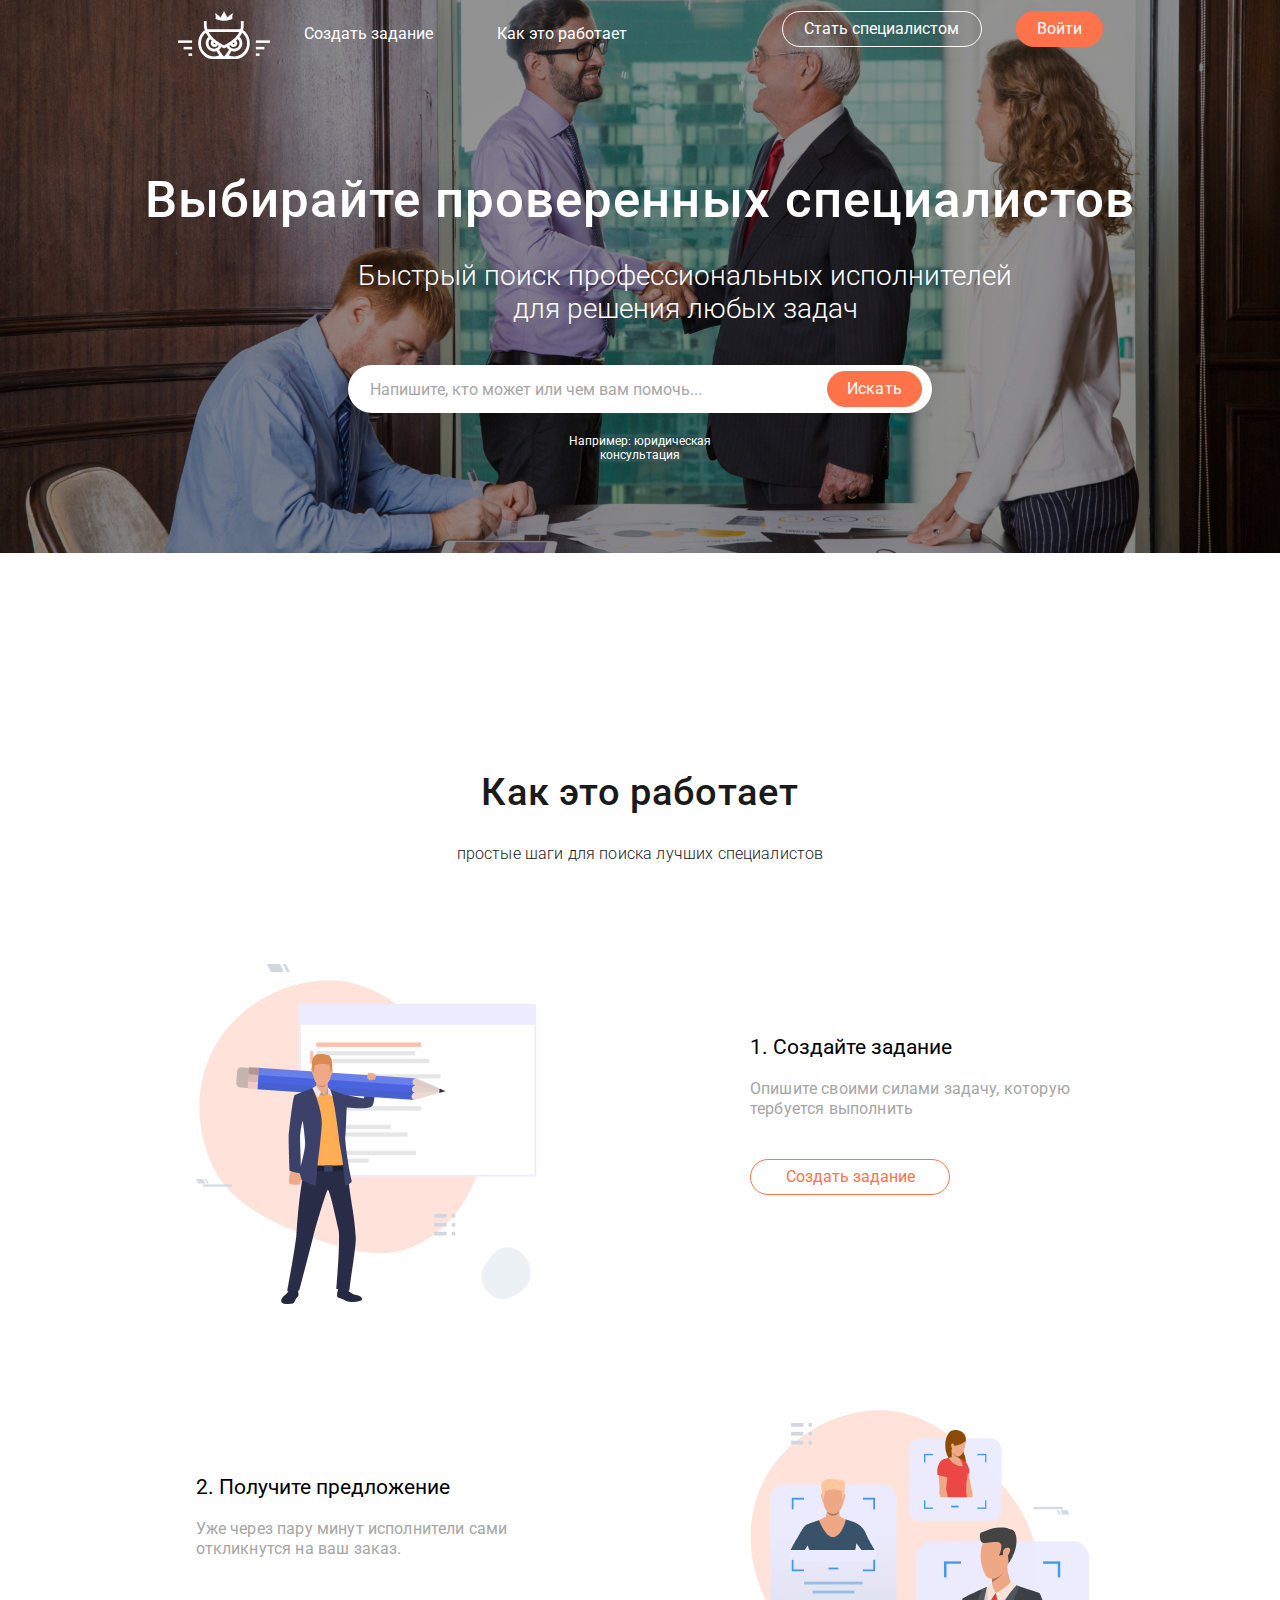
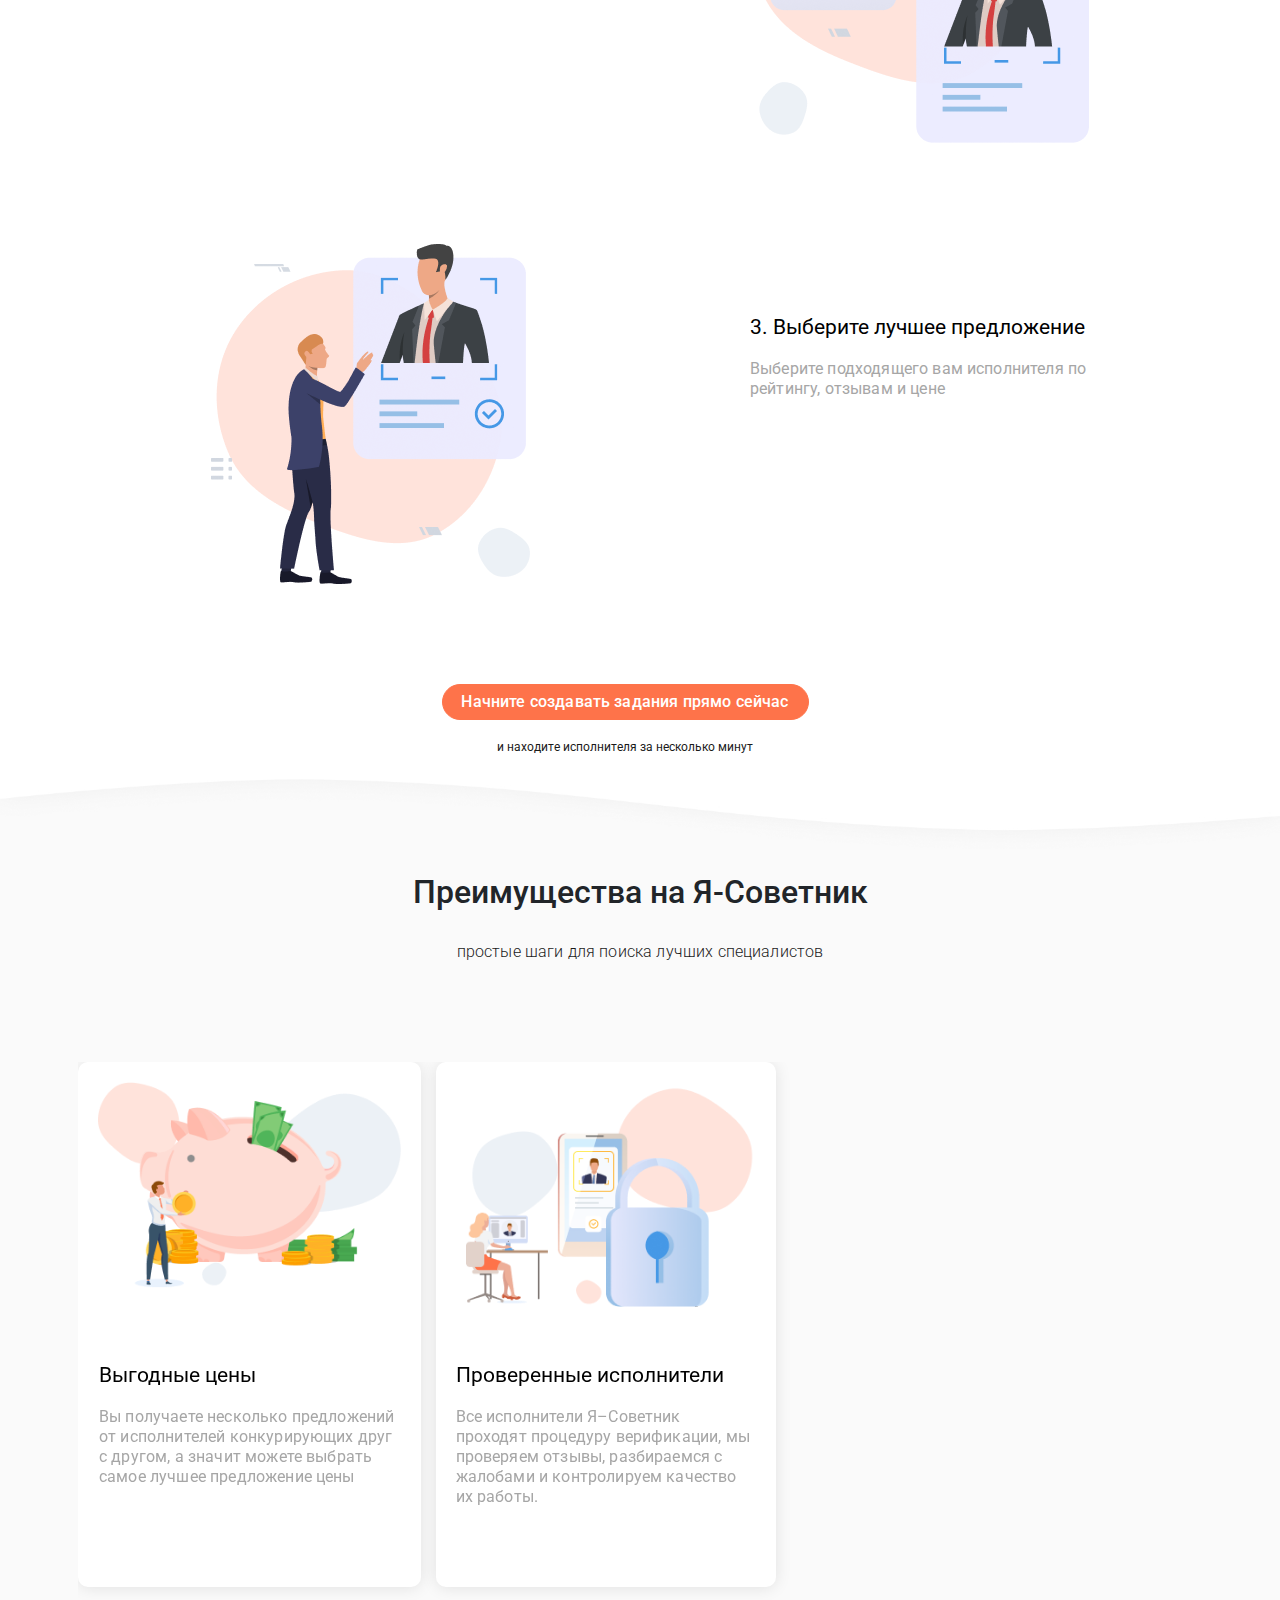
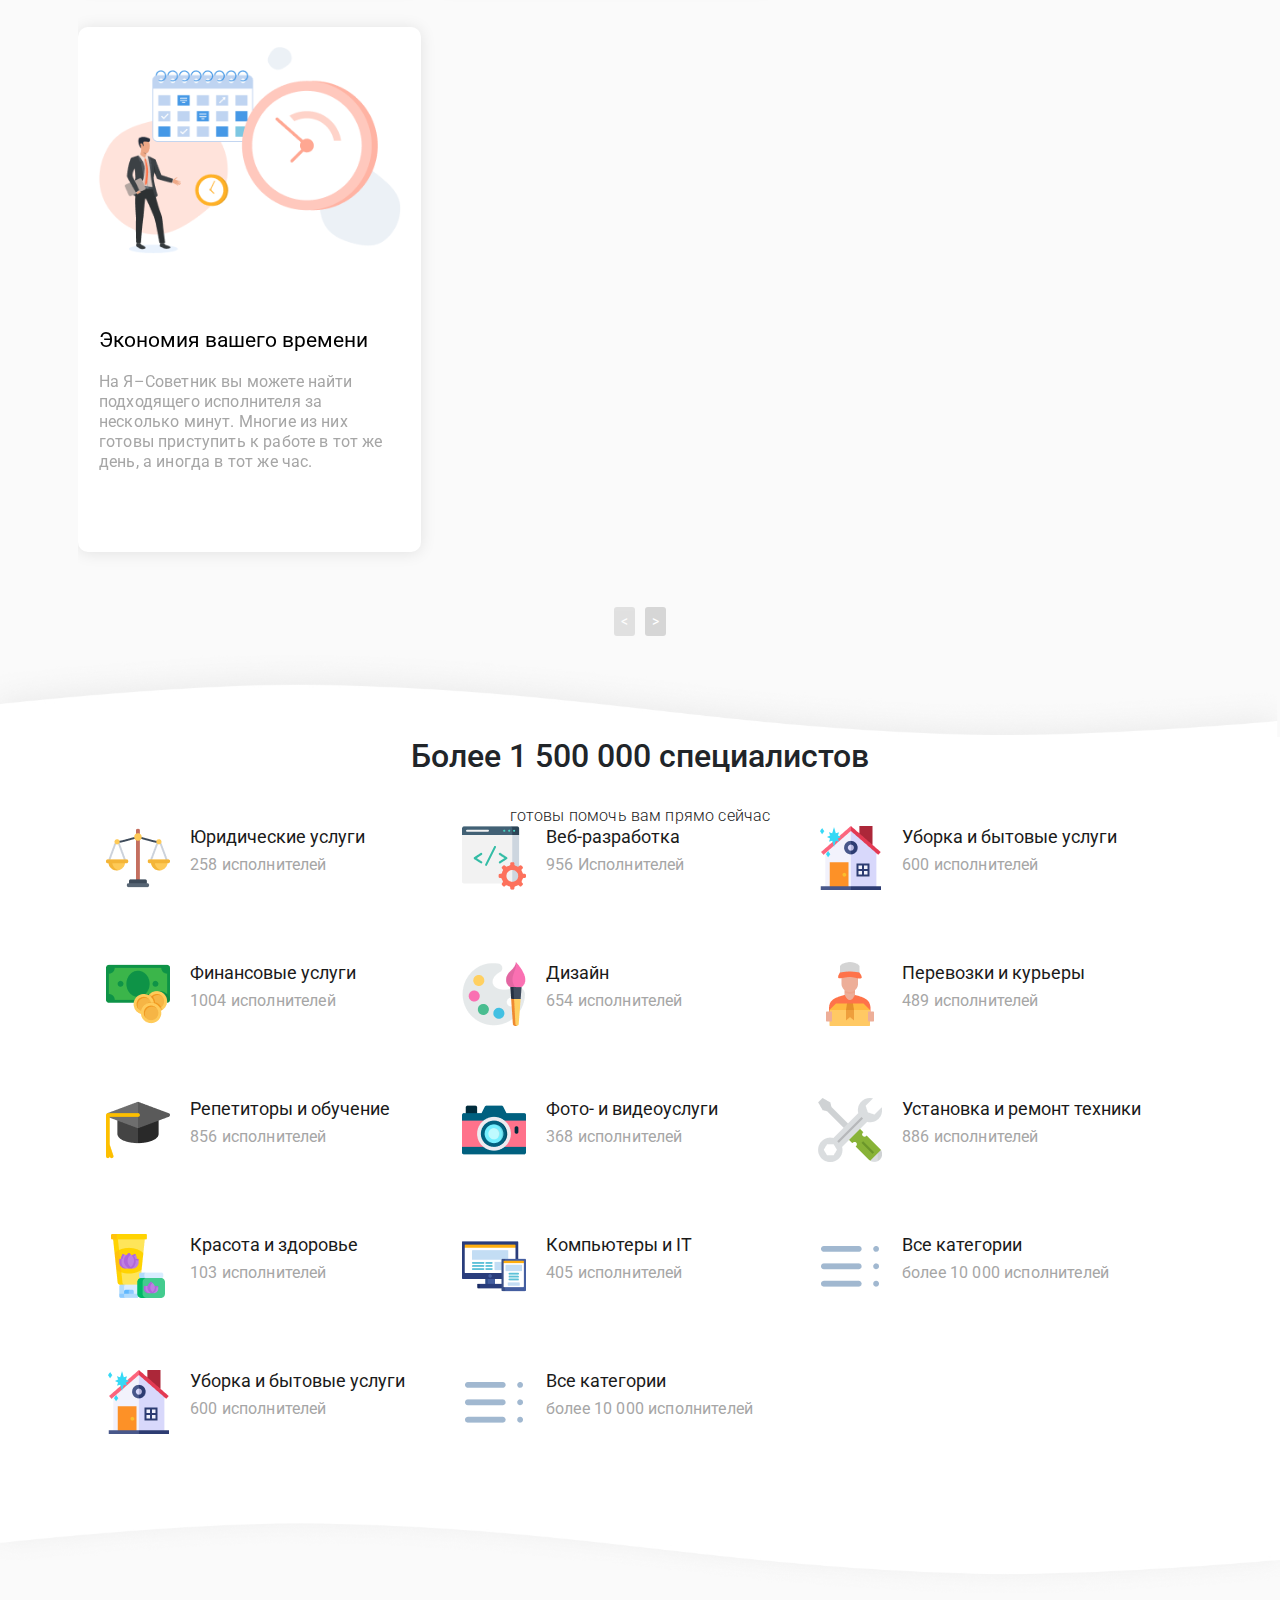
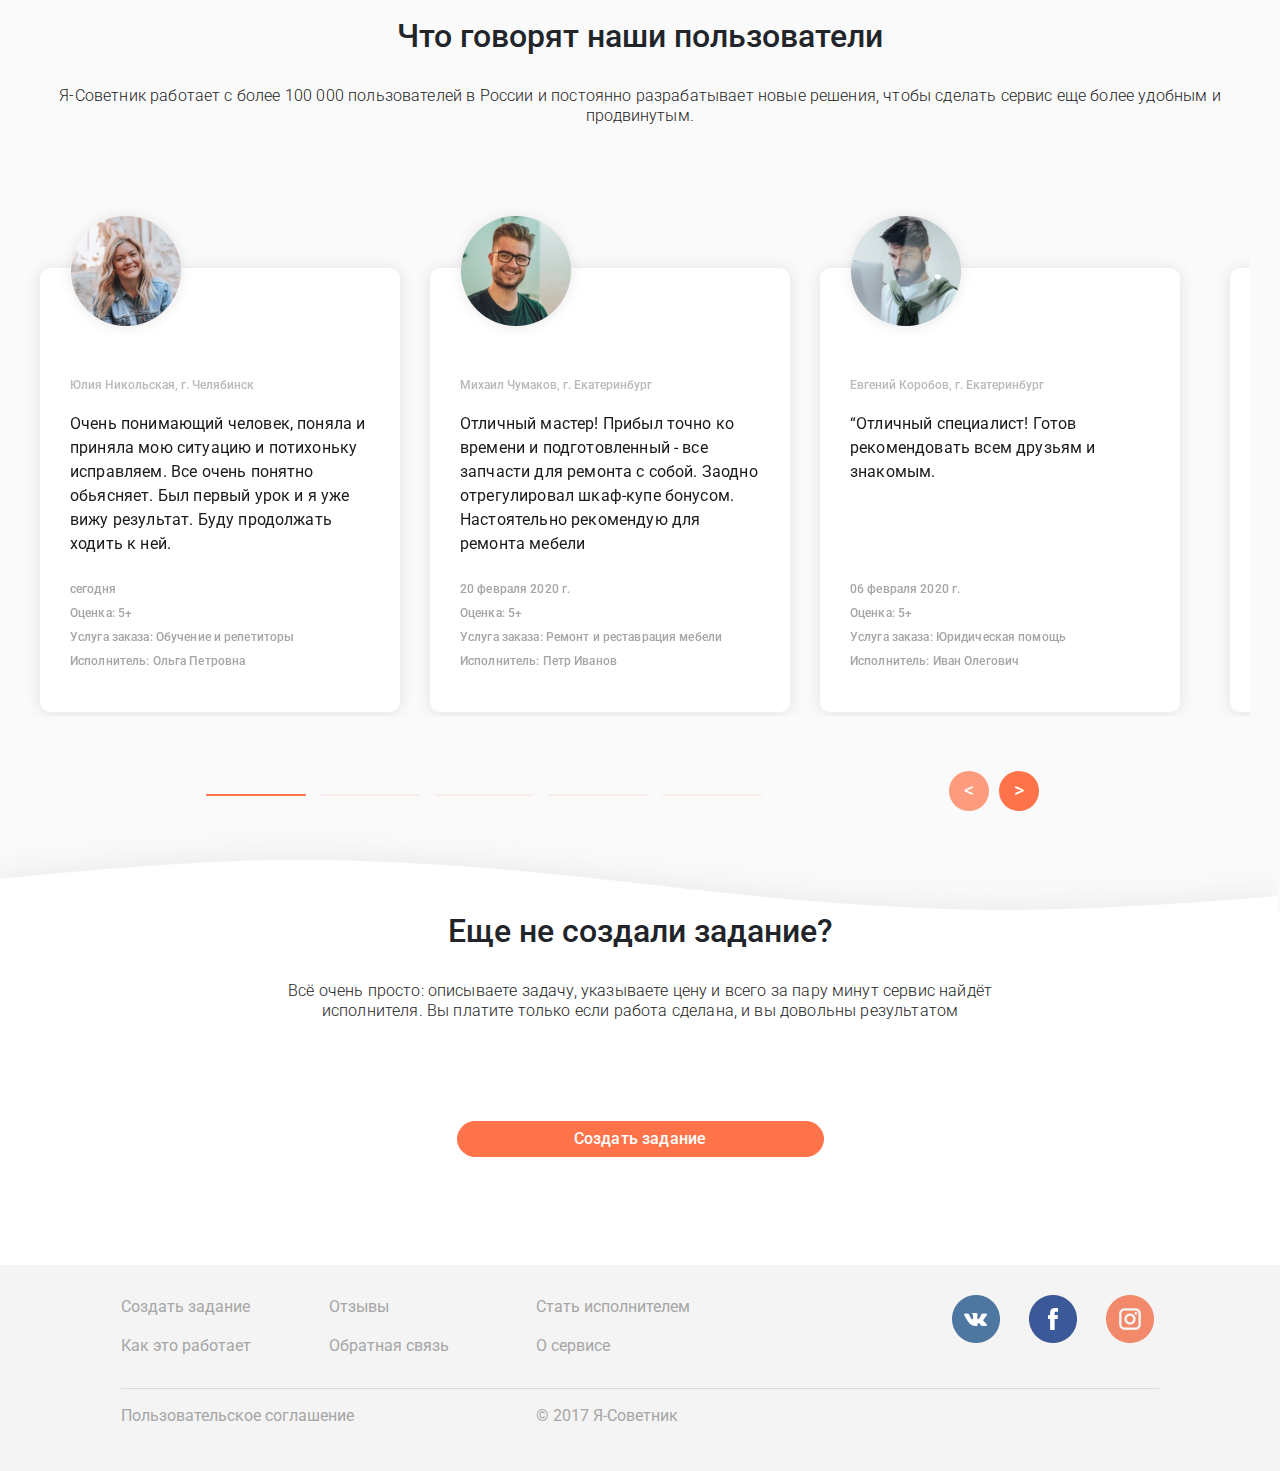
==== index.html @ 1c5b091a "UI knopki Sliders" ====
<!DOCTYPE html >
<html lang="ru">

<head>
	<meta http-equiv="Content-Type" content="text/html; charset=utf-8" />
	<meta name="viewport" content="width=device-width, initial-scale=1.0">
	<title>Я-Советник</title>
	<link rel="stylesheet" href="https://stackpath.bootstrapcdn.com/bootstrap/4.4.1/css/bootstrap.min.css" integrity="sha384-Vkoo8x4CGsO3+Hhxv8T/Q5PaXtkKtu6ug5TOeNV6gBiFeWPGFN9MuhOf23Q9Ifjh" crossorigin="anonymous">
<!-- 	<link rel="stylesheet" href="css/bootstrap.min.css"> -->
	<link rel="stylesheet" href="css/style.css">
	 <link rel="stylesheet" href="css/ownstyle/owl.carousel.min.css">
    <link rel="stylesheet" href="css/ownstyle/owl.theme.default.min.css">
    <link rel="stylesheet" type="text/css" href="css/animate.css">
    <link rel="stylesheet" type="text/css" href="css/owl.carousel.min.css">

    <script  src="js/jquery.min.js"></script>
    <script  src="js/owl.carousel.js"></script>

</head>
<body>
	<div class="menu-block">
		<div class="menu-header"><a href="#"><img class="logo" src="img/black_logo.png" alt="Logo"></a>
			</div>
		<div class="menu-main">
			<div class="border-bt align-self-center">
				<div class="content-li align-self-center">
					<span class="icons-li"><img src="img/icons/Login_ico.png" alt="ico"></span><a href="#">Войти</a>
				</div>
			</div>
			<div class="border-bt align-self-center">
				<div class="content-li align-self-center">
					<span class="icons-li"><img src="img/icons/Frame_ico.png" alt="ico">
					</span>
					<a  href="#">Стать исполнителем</a>
				</div>
			</div>
			<ul style="padding-left: 20px;"><li class="noborder"><a href="#" class="href-li">Создать задание</a></li>
			<li class="noborder"><a href="#" class="href-li">Как это работает</a></li>
			</ul>
		</div>
		<div class="menu-footer">
			<div class="container">
					<div class="row icons-menu">
						
						<div class="col-md-4  col-sm-4 col-4 " ><a href=""><img src="img/vk.png" alt="vk"></a></div>
						<div class="col-md-4  col-sm-4 col-4 "><a href=""><img src="img/facebook.png" alt="fb"></a></div>
						<div class="col-md-4  col-sm-4 col-4 "><a href=""><img src="img/instagram.png" alt="inst"></a></div>
						

					</div>
			</div>
			<div class="container end-menu" style="margin-top: 20px;">
				<div class="row ">
					<div class="col-md-12 col-sm-12 col-12"><a href="#" class="footer-href">Пользовательское соглашение</a></div>
					<div class="col-md-12  col-sm-12 col-12 sovet"  style="margin-top: 10px;"><a href="#" class="footer-href">© 2017 Я-Советник</a></div>

				</div>			
			</div>


		</div>
	</div>
	<div class="container-fluid main-slider">
		<div class="menu-mobile">
			<img src="img/menu/burgreg_big.png" alt="burger" class="burger big-bg hide-mobile">
			<img src="img/menu/burger_litle.png" class="burger show-mobile litle-bg"  alt="burger" >
			<img src="img/menu/close.png" class="close-menu"  alt="close" >


		</div>
		<div class="row header">
			<div class=" col-xl-12 col-md-12 col-sm-12 col-12  ">
				<div class="headerblock">	
						<div class=" leftblock">
							<a href="#"><img  class="logo" src="img/logosova.png" alt="Logo"></a>
							<a href="#" class="create"> Создать задание</a>
							<a href="#" class="howwork">Как это работает</a>
						</div>
						<div class="rightblock"> 
							<button class="login opacity-white" >Стать специалистом</button>
							<button class="login orange" >Войти</button>
						</div>
						<div style="clear: both;">	</div>
				</div>
				
				<div class="mobileheader">					
					<div class="col-sm-12 col-md-12 col-12 mx-auto center-text">
						<a href="#"><img  class="logo" src="img/logosova.png" alt="Logo"></a>
					</div>
				</div>


			</div>

		</div>

		<div class="row searchform">
			<div class=" col-xl-12 col-md-12 col-sm-12 col-12  ">
				<h1 class="titleslider">
					Выбирайте проверенных специалистов
				</h1>
			</div>
			<div class=" col-xl-6 col-md-8 col-sm-10 col-12 offset-sm-1 offset-xl-3 offset-md-2 podzagolovokblock">
				<h3 class="podzagolovok mx-auto">
					Быстрый поиск профессиональных исполнителей для решения любых задач
				</h3>
			</div>
			<div class=" col-xl-3 col-md-2 col-sm-1"></div>
			<div class=" col-xl-12 col-md-12 col-sm-12 col-12  ">
				<div class="ovalform mx-auto">
					<input class="inputtext" id="Search_id" type="text" name="qu" value="" size="15" maxlength="50" placeholder="Напишите, кто может или чем вам помочь..." style="  line-height: normal;">
					<button class="findstart orange" id="find">Искать</button>
					<div style="clear: both;"></div>
				</div>
				
			</div>

			<div class=" col-xl-12 col-md-12 col-12 col-sm-12">
				<h4 class="example mx-auto">
					Например: юридическая консультация
				</h4>
			</div>
			
		</div>		
	</div>




	<div class="container how-work">
		<div class="row">
			<div class="col-md-12 col-12 col-sm-12">
				<h2 class="title-worrk mx-auto">
					Как это работает
				</h2>
				<h4 class="title-worrk center-text">простые шаги для поиска лучших специалистов</h4>
			</div>
		</div>
		<div class="row block-how-work">

			<div class=" col-xl-6 col-md-6 col-sm-12 col-12 tasksall">
				<div class=" work-left img">
					<img src="img/work1.jpg" alt="Создайте задание">
				</div>	
			</div>

			<div class=" col-xl-6 col-md-6 col-sm-12 col-12  tasksall">
				<div class="work-right block ">
					<h4 class="workhead">1. Создайте задание</h4>
					<h6 class="podhead">Опишите своими силами задачу, которую тербуется выполнить</h6>
					<div class="buttonwork">
						<button  id="createTask" class="login opacity-orange" >Создать задание</button>
					</div>	
				</div>				
			</div>
		</div>

		<div class="row block-how-work">
			<div class=" col-xl-6 col-md-6 col-sm-12 col-12 tasksall show-mobile">
				<div class=" work-left img">
					<img src="img/work2.png" alt="Получите предложение">
				</div>	
			</div>
			<div class=" col-xl-6 col-md-6 col-sm-12 col-12 tasksall">
				<div class="work-left block">
					<h4 class="workhead">2. Получите предложение</h4>
					<h6 class="podhead">Уже через пару минут исполнители сами откликнутся на ваш заказ.</h6>
				</div>				
			</div>
			<div class=" col-xl-6 col-md-6 col-sm-12 col-12 tasksall hide-mobile">
				<div class=" work-right img">
					<img src="img/work2.png" alt="Получите предложение">
				</div>	
			</div>


		</div>
		<div class="row block-how-work">

			<div class=" col-xl-6 col-md-6 col-sm-12 col-12 tasksall">
				<div class=" work-left img ">
					<img src="img/work3.png" alt=" Выберите лучшее предложение">
				</div>	
			</div>

			<div class=" col-xl-6 col-md-6 col-sm-12 col-12  tasksall">
				<div class="work-right block">
					<h4 class="workhead">3. Выберите лучшее предложение</h4>
					<h6 class="podhead">Выберите подходящего вам исполнителя по рейтингу, отзывам и цене</h6>
				</div>				
			</div>
		</div>

		<div class="row btn-block">
			<div class="col-xl-6 col-md-8 offset-xl-3 offset-md-2 center-text col-sm-12 col-12">
				<button class="createTask orange" id="createTask">Начните создавать задания прямо сейчас</button>
					<h4 class="example black mx-auto">
					и находите исполнителя за несколько минут
				</h4>
			</div>
			<div class="col-xl-3 col-md-2"></div>

		</div>
	</div>
	<div class="container-fluid line">
		<img src="img/linetop3.png" alt="кривая_линия" class="lineimg hide-mobile" style="width: 100%;">
		<img src="img/top_mobile_line.png" class=" lineimg show-mobile" alt="кривая_линия">
	</div>

	<div class="container-fluid transform">
		<div class="row">
			<div class=" col-xl-12 col-md-12 headblock">
				<h2 class="title-work mx-auto center-text">Преимущества на Я-Советник</h2>
				<h4 class="title-worrk center-text">простые шаги для поиска лучших специалистов</h4>
			</div>				
		</div>
		<div class="row primuch">
			<div class="container bloks ">
				<div id="owl-carousel-1" class="row owl-carousel">
					<div class="col-md-4 col-sm-12 col-12  blockitem  item marg  first-element">
						<div class="imgblocknew">
							<img class="imgitem" src="img/block1.png" alt="block1">
						</div>
						<h3 class="title-block">Выгодные цены</h3>
						<p class="p-block center-text">Вы получаете несколько предложений 
							от исполнителей конкурирующих друг 
						с другом, а значит можете выбрать самое лучшее предложение цены</p>

					</div>
					<div class="col-md-4 col-sm-12  col-12  blockitem item marg"  style="text-align: center;">
						<div class="imgblocknew-two">
							<img class="imgitem" src="img/block2.png" alt="block2">
						</div>
						<h3 class="title-block">Проверенные исполнители</h3>
						<p class="p-block center-text">Все исполнители Я–Советник проходят процедуру верификации, мы проверяем отзывы, разбираемся 
		с жалобами и контролируем качество их работы.</p>

					</div>			
					<div class="col-md-4 col-sm-12  col-12  blockitem  item end-element">
						<div class="imgblocknew">
							<img class="imgitem" src="img/block3.png" alt="block3">
						</div>
						<h3 class="title-block">Экономия вашего времени</h3>
						<p class="p-block center-text">На Я–Советник вы можете найти подходящего исполнителя 
						за несколько минут. Многие из них готовы приступить к работе в тот же день, а иногда в тот же час.</p>
					</div>
				</div>

			</div>


		</div>
	</div>
	<div class="container-fluid line">
		<img src="img/linebotom2.png" alt="Кривая линия"  style="width: 100%;" class=" lineimg hide-mobile">
		<img src="img/button_mobile_line.png"  class=" lineimg show-mobile" alt="Кривая линия" >

	</div>

	<div class="container blok-spec">
		<div class="row">
			<div class="col-md-12 col-sm-12 headers">
				<div>
					<h2 class="title-work mx-auto center-text">Более 1 500 000 специалистов</h2>
					<h4 class="title-worrk center-text">готовы помочь вам прямо сейчас </h4>
				</div>

			</div>				
		</div>
		<div class="row listspec">
			<div class="col-xl-4 col-md-6 col-sm-12 col-12 spec">
				<div class="liblock">
					<div class="iconsimg"><img src="img/icons/law_64.png" alt="Иконка"></div>
					<div class="left-li-text"><h3>Юридические услуги</h3><h4>258 исполнителей</h4></div>
					<div style="clear: both;"></div>
				</div>
				<div class="liblock">
					<div class="iconsimg"><img src="img/icons/money_64.png" alt="Иконка"></div>
					<div class="left-li-text"><h3>Финансовые услуги</h3><h4>1004 исполнителей</h4></div>
					<div style="clear: both;"></div>
				</div>
				<div class="liblock hidemobile">
					<div class="iconsimg"><img src="img/icons/graduation-hat_64.png" alt="Иконка"></div>
					<div class="left-li-text"><h3>Репетиторы и обучение</h3><h4>856 исполнителей</h4></div>
					<div style="clear: both;"></div>
				</div>
				<div class="liblock hidemobile">
					<div class="iconsimg"><img src="img/icons/moisturizer_64.png" alt="Иконка"></div>
					<div class="left-li-text"><h3>Красота и здоровье</h3><h4>103 исполнителей</h4></div>
					<div style="clear: both;"></div>
				</div>
				<div class="liblock showmobile">
					<div class="iconsimg"><img src="img/icons/house_64.png" alt="Иконка"></div>
					<div class="left-li-text"><h3>Уборка и бытовые услуги</h3><h4>600 исполнителей</h4></div>
					<div style="clear: both;"></div>
				</div>
			</div>

			<div class="col-xl-4 col-md-6 col-sm-12 col-12">
				<div class="liblock">
						<div class="iconsimg"><img src="img/icons/web_64.png" alt="Иконка"></div>
						<div class="left-li-text"><h3>Веб-разработка</h3><h4>956 Исполнителей</h4></div>
						<div style="clear: both;"></div>
					</div>
				<div class="liblock ">
						<div class="iconsimg"><img src="img/icons/paint_64.png" alt="Иконка"></div>
						<div class="left-li-text"><h3>Дизайн</h3><h4>654 исполнителей</h4></div>
						<div style="clear: both;"></div>
				</div>
				<div class="liblock hidemobile">
					<div class="iconsimg"><img src="img/icons/camera_64.png" alt="Иконка"></div>
					<div class="left-li-text"><h3>Фото- и видеоуслуги</h3><h4>368 исполнителей</h4></div>
					<div style="clear: both;"></div>
				</div>

				<div class="liblock hidemobile">
					<div class="iconsimg"><img src="img/icons/device_64.png" alt="Иконка"></div>
					<div class="left-li-text"><h3>Компьютеры и IT</h3><h4>405 исполнителей</h4></div>
					<div style="clear: both;"></div>
				</div>
				<div class="liblock showmobile">
					<div class="iconsimg"><img src="img/icons/other_64.png" alt="Иконка"></div>
					<div class="left-li-text"><h3>Все категории</h3><h4>более 10 000 исполнителей</h4></div>
					<div style="clear: both;"></div>
				</div>
			</div>

			<div class="col-xl-4 col-md-6 col-sm-10 col-12  spec hidemobile">
				<div class="liblock">
					<div class="iconsimg"><img src="img/icons/house_64.png" alt="Иконка"></div>
					<div class="left-li-text"><h3>Уборка и бытовые услуги</h3><h4>600 исполнителей</h4></div>
					<div style="clear: both;"></div>
				</div>
				<div class="liblock">
					<div class="iconsimg"><img src="img/icons/delivery_64.png" alt="Иконка"></div>
					<div class="left-li-text"><h3>Перевозки и курьеры</h3><h4>489 исполнителей</h4></div>
					<div style="clear: both;"></div>
				</div>
				<div class="liblock">
					<div class="iconsimg"><img src="img/icons/сustomer-support_64.png" alt="Иконка"></div>
					<div class="left-li-text"><h3>Установка и ремонт техники</h3><h4>886 исполнителей</h4></div>
					<div style="clear: both;"></div>
				</div>
				<div class="liblock">
					<div class="iconsimg"><img src="img/icons/other_64.png" alt="Иконка"></div>
					<div class="left-li-text"><h3>Все категории</h3><h4>более 10 000 исполнителей</h4></div>
					<div style="clear: both;"></div>
				</div>
			</div>

		</div>
	</div>

	<div class="container-fluid line">
		<img src="img/linetop3.png" alt="кривая_линия" class="lineimg hide-mobile" style="width: 100%;">
		<img src="img/top_mobile_line.png" class=" lineimg show-mobile" alt="кривая_линия">
	</div>


	<div class="container-fluid otziv">
		<div class="row ">
			<div class=" col-xl-12 col-md-12  ">
				<h2 class="title-work mx-auto center-text">Что говорят наши пользователи</h2>
				<h4 class="title-worrk center-text align-self-center" >Я-Советник работает с более 100 000 пользователей в России 
				и постоянно разрабатывает новые решения, чтобы сделать сервис еще более удобным и продвинутым.</h4>
			</div>				
		</div>
		<div  id="owl-carousel-2" class="row owl-carousel ">

			<div class="col-md-4  item itemblock first-element" >
				<div class="otziv-item">
					<div class="avatarblock">
						<img class="avatar" src="img/people/juli.png" alt="block1">
					</div>
					<div class="blockotziv">
						<h4 class="name">Юлия Никольская, г. Челябинск</h4>
						<p class="sliderblock" >Очень понимающий человек, поняла и приняла мою ситуацию и потихоньку исправляем. Все очень понятно обьясняет. Был первый урок и я уже вижу результат. Буду продолжать ходить к ней.</p>
						<p class="greysliderblock">
							сегодня
						</p>
						<p class="greysliderblock">
							Оценка: 5+
						</p>
						<p class="greysliderblock">
							Услуга заказа: Обучение и репетиторы
						</p>
						<p class="greysliderblock">
							Исполнитель: Ольга Петровна
						</p>
					</div>
				</div>
			</div>
			<div class="col-md-4  item itemblock">
				<div class="otziv-item">
					<div class="avatarblock">
						<img class="avatar" src="img/people/misha.png" alt="block1">
					</div>
					<div class="blockotziv">
						<h4 class="name">Михаил Чумаков, г. Екатеринбург</h4>
						<p class="sliderblock" >Отличный мастер! Прибыл точно ко времени и подготовленный - все запчасти для ремонта с собой. Заодно отрегулировал шкаф-купе бонусом. Настоятельно рекомендую для ремонта мебели</p>
						<p class="greysliderblock">
							20 февраля 2020 г.
						</p>
						<p class="greysliderblock">
							Оценка: 5+
						</p>
						<p class="greysliderblock">
							Услуга заказа: Ремонт и реставрация мебели
						</p>
						<p class="greysliderblock">
							Исполнитель: Петр Иванов
						</p>
					</div>
				</div>
			</div>
			<div class="col-md-4  item itemblock" style="margin-right: 20px;">
				<div class="otziv-item">
					<div class="avatarblock">
						<img class="avatar" src="img/people/geny.png" alt="block1">
					</div>
					<div class="blockotziv">
						<h4 class="name">Евгений Коробов, г. Екатеринбург</h4>
						<p class="sliderblock" >“Отличный специалист! Готов рекомендовать всем друзьям и знакомым.</p>
						<p class="greysliderblock">
							06 февраля 2020 г.
						</p>
						<p class="greysliderblock">
							Оценка: 5+
						</p>
						<p class="greysliderblock">
							Услуга заказа: Юридическая помощь
						</p>
						<p class="greysliderblock">
							Исполнитель: Иван Олегович
						</p>
					</div>
				</div>
			</div>			
			<div class="col-md-4  item itemblock" style="margin-right: 20px;">
				<div class="otziv-item">	
					<div class="avatarblock">
						<img class="avatar" src="img/people/marina.png" alt="block1">
					</div>
					<div class="blockotziv">
						<h4 class="name">Марина Николаева, г. Челябинск</h4>
						<p class="sliderblock" >“Великолепный профессионал!!! Помог решить проблемы с учетом. Объясняет все доступно, понятно и доброжелательно.</p>
						<p class="greysliderblock">
						10 октября 2019 г.
						</p>
						<p class="greysliderblock">
							Оценка: 5+
						</p>
						<p class="greysliderblock">
							Услуга заказа: Бухгалтерский учет и налогообложение
						</p>
						<p class="greysliderblock">
							Исполнитель: Петр Олегович
						</p>
					</div>
				</div>

			</div>

			<div class="col-md-4  item itemblock end-element">
				<div class="otziv-item">
					<div class="avatarblock">
						<img class="avatar" src="img/people/misha.png" alt="block1">
					</div>
					<div class="blockotziv">
						<h4 class="name">Михаил Чумаков, г. Екатеринбург</h4>
						<p class="sliderblock" >Отличный мастер! Прибыл точно ко времени и подготовленный - все запчасти для ремонта с собой. Заодно отрегулировал шкаф-купе бонусом. Настоятельно рекомендую для ремонта мебели</p>
						<p class="greysliderblock">
							20 февраля 2020 г.
						</p>
						<p class="greysliderblock">
							Оценка: 5+
						</p>
						<p class="greysliderblock">
							Услуга заказа: Ремонт и реставрация мебели
						</p>
						<p class="greysliderblock">
							Исполнитель: Петр Иванов
						</p>
					</div>
				</div>
			</div>

		</div>
		
	</div>
	<div class="container-fluid line">
		<img src="img/linebotom2.png" alt="Кривая линия"  class=" lineimg hide-mobile" style="width:100%;">
		<img src="img/button_mobile_line.png"  class=" lineimg show-mobile" alt="Кривая линия" >

	</div>

	<div class="container end-form">
		<div class="row">
			<div class="col-md-8 offset-md-2 col-12 col-sm-12">
				<h2 class="title-work mx-auto center-text">Еще не создали задание?</h2>
				<h4 class="title-worrk center-text">Всё очень просто: описываете задачу, указываете цену и всего 
					за пару минут сервис найдёт исполнителя. Вы платите только если работа сделана, и вы довольны результатом</h4>
				<div class=" mx-auto button-orange" style=" text-align: center;">
					<button class="createTask orange" id="createTask" style="text-align: center;">Создать задание</button>
				</div>
			
			</div>
			<div class="col-md-3"></div>			
		</div>
	</div>

	<div class="container-fluid footer">
		<div class="container botom">
			<div class="row">
				<div class=" col-md-12 col-sm-12 col-12 show-ipad">
					<div class="row icons">
						
						<div class="col-md-1 col-sm-1 col-2 icon"><a href=""><img src="img/vk.png" alt="vk"></a></div>
						<div class="col-md-1 col-sm-1 col-2  icon"><a href=""><img src="img/facebook.png" alt="fb"></a></div>
						<div class="col-md-1 col-sm-1 col-2 "><a href=""><img src="img/instagram.png" alt="inst"></a></div>
						<div class=" col-xl-6 col-md-6 "></div>

					</div>
			    </div>
				<div class=" col-xl-7 col-md-9 col-sm-12 col-12">
					<div class="row hrefblock">
						<div class="col-xl-4 col-md-4 col-sm-6 col-12"><a href="#" class="footer-href">Создать задание</a></div>
						<div class="col-xl-4 col-md-4 col-sm-6 col-12"><a href="#" class="footer-href">Отзывы</a></div>
						<div class="col-xl-4 col-md-4 col-sm-6 col-12"><a href="#" class="footer-href">Стать исполнителем</a></div>
						<div class="col-xl-4 col-md-4 col-sm-6 col-12"><a href="#" class="footer-href">Как это работает</a></div>
						<div class="col-xl-4 col-md-4 col-sm-6 col-12"><a href="#" class="footer-href">Обратная связь</a></div>
						<div class="col-xl-4 col-md-4 col-sm-6 col-12"><a href="#" class="footer-href">О сервисе</a></div>

					</div>
				</div>
				<div class=" col-xl-5 col-md-4 hidemobile">
					<div class="row icons">
						<div class=" col-xl-6 col-md-6 "></div>
						<div class="col-xl-1 icon"><a href=""><img src="img/vk.png" alt="vk"></a></div>
						<div class="col-xl-1 icon"><a href=""><img src="img/facebook.png" alt="fb"></a></div>
						<div class="col-xl-1"><a href=""><img src="img/instagram.png" alt="inst"></a></div>

					</div>
				</div>
			</div>
			<hr class="footer-hr">
				<div class="row end">
					<div class=" col-xl-7 col-md-10 col-sm-12 col-12">
						<div class="row" style="background-color: #F4F4F4;">
							<div class="col-xl-8 col-md-8 col-sm-8 col-12"><a href="#" class="footer-href">Пользовательское соглашение</a></div>
							<div class="col-xl-4 col-md-4  col-sm-4 col-12 sovet"><a href="#" class="footer-href">© 2017 Я-Советник</a></div>

						</div>
					</div>
				</div>
			</div>
		</div>



<!-- 	 <div class="home-demo">
      <div class="row">
        <div class="large-12 columns">
          <h3>Demo</h3>
          <div class="owl-carousel">
            <div class="item">
              <h2>Swipe</h2>
            </div>
            <div class="item">
              <h2>Drag</h2>
            </div>
            <div class="item">
              <h2>Responsive</h2>
            </div>
            <div class="item">
              <h2>CSS3</h2>
            </div>
            <div class="item">
              <h2>Fast</h2>
            </div>
            <div class="item">
              <h2>Easy</h2>
            </div>
            <div class="item">
              <h2>Free</h2>
            </div>
            <div class="item">
              <h2>Upgradable</h2>
            </div>
            <div class="item">
              <h2>Tons of options</h2>
            </div>
            <div class="item">
              <h2>Infinity</h2>
            </div>
            <div class="item">
              <h2>Auto Width</h2>
            </div>
          </div>
        </div>
      </div>
    </div> -->

</body>


<!-- <script src="https://code.jquery.com/jquery-3.4.1.slim.min.js" integrity="sha384-J6qa4849blE2+poT4WnyKhv5vZF5SrPo0iEjwBvKU7imGFAV0wwj1yYfoRSJoZ+n" crossorigin="anonymous"></script>
<script src="https://cdn.jsdelivr.net/npm/popper.js@1.16.0/dist/umd/popper.min.js" integrity="sha384-Q6E9RHvbIyZFJoft+2mJbHaEWldlvI9IOYy5n3zV9zzTtmI3UksdQRVvoxMfooAo" crossorigin="anonymous"></script>
<script src="https://stackpath.bootstrapcdn.com/bootstrap/4.4.1/js/bootstrap.min.js" integrity="sha384-wfSDF2E50Y2D1uUdj0O3uMBJnjuUD4Ih7YwaYd1iqfktj0Uod8GCExl3Og8ifwB6" crossorigin="anonymous"></script>
    <script src="assets/vendors/highlight.js"></script>
    <script src="assets/js/app.js"></script>
    <script src="assets/owlcarousel/owl.carousel.js"></script> -->
<script>
	
	$(document).ready(function(){


      var slider=$('#owl-carousel-1');
      slider.owlCarousel({
        margin: 15,
        autoWidth: true,

        dots: false,
        nav: false,
        responsive: {
          0: {
            items:1,
          	nav: true,
            navText: ['<','>'],
        	autoWidth: true,
			autoHeight:false,
			margin: 0,
          },
          360:{
          	items:1,
          	nav: true,
            navText: ['<','>'],
        	autoWidth: false,
			autoHeight:false,
			margin: 0,
          },
          480:{
          	items:1,
          	nav: true,
            navText: ['<','>'],
        	autoWidth: false,
			autoHeight:false,
			margin: 0,
          },
          576:{
          	items:1,
          	nav: true,
            navText: ['<','>'],
        	autoWidth: false,
			autoHeight:false,
			margin: 0,
          },
          768:{
          	items:1,
          	nav: true,
            navText: ['<','>'],
        	autoWidth: true,
			autoHeight:false,

          },
          1024: {
            items: 2,
            loop: false,
            nav:true,
            navText: ['<','>'],
        	autoWidth: true,
			autoHeight:false,
          },
          1440:{
          	items: 3,
          	dots: false,
          	nav: false,
          },
          1920: {
            items: 3,
            dots: false,
            nav: false,
          }
        }
      });

      var owl = $('#owl-carousel-2');
      owl.owlCarousel({

        loop: false,
        items: 1,
        dots: true,
        nav: true,
        autoplay:false,
        responsive: {
          0: {
            items: 1,
            nav: true,
            navText: ['<','>'],
        	autoWidth: false,
			autoHeight:false,
			margin: 20,
          },
          380:{
          	items: 1,
            nav: true,
            navText: ['<','>'],
        	autoWidth: false,
			autoHeight:false,
          },
          576:{
          	margin: 30,
          	items:1,
          	nav: true,
            navText: ['<','>'],
        	autoWidth: false,
			autoHeight:false,
          },
          768: {
          	margin: 30,
          	items: 1,
          	loop: false,
          	dots: true,
            nav: true,
            navText: ['<','>'],
        	autoWidth: true,
			autoHeight:false,
          },
          1023:{
          	margin: 30,
          	items: 1,
          	loop: false,
          	dots: true,
            nav: true,
            navText: ['<','>'],
        	autoWidth: true,
			autoHeight:false,
          },
          1200:{
          	 items: 1,
          	dots: true,
            nav: true,
            navText: ['<','>'],
        	autoWidth: true,
			autoHeight:false,
          },
          1440:{
          	items: 1,
          	dots: true,
            nav: true,
            navText: ['<','>'],
        	autoWidth: true,
			autoHeight:false,
          },
          1920: {
            items: 1,
            dots: true,
            nav: true,
            navText: ['<','>'],
        	autoWidth: true,
			autoHeight:false,
          }
        }
	});


        
        var width = $(window).width();

        if (width<=576){
        	$('.inputtext').attr("placeholder","Чем вам помочь...");
        }

  });
</script>

<script type="text/javascript">
	$(document).ready(function(){
		        var width = $(window).width();
			$('.menu-mobile').click(function(){
				
				if (width<=576){
					$('.burger.litle-bg').fadeToggle(150);
				}
				else{
					$('.burger.big-bg').fadeToggle(150);
					}
				$('.close-menu').fadeToggle(400);
				$('.menu-block').fadeToggle(400);

			});
			$('#owl-carousel-1 .owl-prev').css('opacity',"0.7");
			$('#owl-carousel-1 .owl-prev').css('pointer-events','none');
			$('#owl-carousel-2 .owl-prev').css('opacity',"0.7");
			$('#owl-carousel-2 .owl-prev').css('pointer-events','none');

			function getActiveElemet(slidername) {
			  var res=false;
			  var next=$(slidername+' .owl-next');
			  var prev=$(slidername+' .owl-prev');
			  var activeEL=$(slidername+' .owl-item.active .item');
			  if (activeEL.hasClass('first-element')){
			  		prev.css('opacity',"0.7");
			  		prev.css('pointer-events','none');
					next.css('opacity',"1");
					next.css('pointer-events','visible');
					res=true;
			  }
			  if (activeEL.hasClass('end-element')){
					next.css('opacity',"0.7");
					next.css('pointer-events','none');
					prev.css('opacity',"1");
					prev.css('pointer-events','visible');
					res=true;

				}
				if (!res)
				{
					res=false;
					console.log("фывфывф")
					prev.css('opacity',"1");
					next.css('opacity',"1");
					prev.css('pointer-events','visible');
					next.css('pointer-events','visible');

				}
			}

			
			$('#owl-carousel-1 .owl-item').on("touchend",function(){
				setTimeout(getActiveElemet, 300,'#owl-carousel-1');
			});
			$('#owl-carousel-1 .owl-prev').click(function(){
				setTimeout(getActiveElemet, 300,'#owl-carousel-1');
			});
			$('#owl-carousel-1 .owl-next').click(function(){
				setTimeout(getActiveElemet, 300,'#owl-carousel-1');
			});


			$('#owl-carousel-2 .owl-item').on("touchend",function(){
				setTimeout(getActiveElemet, 300,'#owl-carousel-2');
			});
			$('#owl-carousel-2 .owl-prev').click(function(){
				setTimeout(getActiveElemet, 300,'#owl-carousel-2');
			});
			$('#owl-carousel-2 .owl-next').click(function(){
				setTimeout(getActiveElemet, 300,'#owl-carousel-2');
			});

			


	});
</script>
</html>
---- css/style.css ----
@import url('https://fonts.googleapis.com/css?family=Roboto:300,400,500,700&subset=cyrillic');

.main-slider{
	height: 830px;
	background: url(../img/background_max.jpg) no-repeat;
	background-size: contain;
	
}
h1,h2,h3,h4,h5,h6,p,span,div,button{
	font-family: Roboto;
	font-style: normal;
}

p{
	font-size: 16px;
	line-height: 24px;
	letter-spacing: 0.01em;
	font-weight: normal;
	color: #1A1A1A;
}

.close-menu{
	display: none;
}
/*	h1,h2,h3,h4,p{
	border: 1px solid orange;
}
div{
	border: 1px solid red;
}
body{
	border: 1px solid green;
}*/



.leftblock > a{
	text-decoration: none;
	color: #FFFFFF;
}

.searchform{
	margin-top: 241px;
}
h1.titleslider{
	font-weight: 500;
	font-size: 50.52px;
	line-height: 59px;		
	letter-spacing: 0.02em;
	margin-bottom: 0px;
	color: #FFFFFF;
	text-align: center;
}

h2.title-worrk{
	font-weight: 500;
	font-size: 37.9px;
	line-height: 44px;
	height: 44px;
	text-align: center;
	letter-spacing: 0.02em;
	width: 318px;
	text-align: center;


	/* txt_black */

	color: #1A1A1A;
}

h3.podzagolovok {
    font-weight: 300;
    font-size: 28.43px;
    line-height: 33px;
    height: 66px;
    width: 700px;
    margin-bottom: 0px;
    color: #FFFFFF;
    text-align: center;
}

h4.example{
	margin-top: 20px;
	height: 14px;
	font-size: 12px;
	line-height: 14px;
	color: #FFFFFF;
	width: 221px;
	font-weight: normal;
	text-align: center;
}
.ovalform{
	background: #FFFFFF;
	width: 584px;
	height: 48px;
	box-shadow: 0px 1px 16px rgba(0, 0, 0, 0.1);
	border-radius: 30px;
	margin-top: 40px;
}
.headerblock{
	width: 70%;
	margin: 0px 15%;
}
.inputtext{
	width: 453px;
	margin: 14px 0px 14px 20px;
	border: 0px;
	float: left;

}
button,input.inputtext:focus {
	    outline-style: none;
}
.inputtext::placeholder{
	font-family: Roboto;
	font-style: normal;
	font-weight: normal;
	font-size: 16px;
	line-height: 20px;
	color: #A6A6A6;
}

.marg{
	margin-right: 0px;

}

button{
	color: #FFFFFF;
	border-radius: 20px;
	box-sizing: border-box;		
	
	height: 36px;
}
button.opacity-white{
	border: 1px solid #FFFFFF;
	background-color: rgba(0, 125, 215, 0.0);
	width: 200px;
	margin-right: 30px;
}
button.opacity-orange{
	width: 200px;
	background-color: rgba(0, 125, 215, 0.0);
	border: 1px solid #FE734A;
	box-sizing: border-box;
	border-radius: 20px;
	color: #FE734A;
}
button.orange{
	background: #FE734A;
	border: 1px solid #FE734A;
	width: 87px;

}
.center-text{
	text-align: center;
}
.howwork,.create{
	width: 131px;
	height: 25px;
	margin:  0px 30px;
}
.row.header{
	padding-top:11px;
}
.leftblock{
	float: left;

}
.rightblock{
	float: right;
}
button.findstart{
	width: 95px;
	margin: 6px 6px 6px 6px;	
	letter-spacing: 0.01em;
	
}

.findstart:focus{
outline-style: none;
}

.podzagolovokblock{
	margin-top: 30px;


}

.howwork{
	margin-top:150px;
}

.how-work{
	/*width: 50%;*/
	width: 919px;		
	margin: 0 auto;
	margin-top: 150px;

}

.block-how-work{
	margin-top: 100px;
}
h4.workhead{
font-style: normal;
font-weight: normal;
font-size: 21.33px;
line-height: 25px;
margin-bottom: 20px;
width: 360px;
color: #000000;
}

h4.title-worrk{
	font-weight: 300;
	font-size: 16px;
	line-height: 20px;
	letter-spacing: 0.01em;
	color: #1A1A1A;
	margin: 0 auto;
	margin-top: 30px;
}
h6.podhead{
	font-weight: normal;
	font-size: 16px;
	line-height: 20px;
	letter-spacing: 0.01em;
	color: #A6A6A6;
	margin-bottom: 40px;
	width: 360px;

}
.work-right.img{
	max-width: 340px;
}
.work-left.block{
	max-width: 360px;
	margin-top: 70px;
}
.work-left.img{
	max-width: 340px;
}
.work-right.block{
	max-width: 360px;
	margin-top: 70px;
	/*align-self-center*/
}
.work-right{
	
	padding: 0px;
	margin-left: 95px;
}
.work-left{
	
	padding: 0px;
	margin-right: 95px;
}

.createTask.orange{
	width: 100%;
	max-width: 367px;
	font-size: 16px;
	line-height: 20px;
	font-weight: 500;
	text-align: center;
	letter-spacing: 0.01em;
	margin-top: 100px;
}



.example.black{	
	color: #1A1A1A;
	width: 360px;
}

.line{
	padding: 0 !important;
	background-color: #FAFAFA
}

.transform{
	background-color: #FAFAFA;
	
}

.primuch{
	width: 90%;
	margin: 0 auto;
	margin-top: 100px;
	
}

.container.bloks{

	max-width: 1325px !important;
	padding: 0px;
	margin: 0 auto;

}

.blok-spec{
	    padding: 0;
	    max-width: 1380px;
}

.container.bloks>.row{
	width: 100%;
	max-width: 1325	px !important;
	margin: 0;

}
.blockitem{
	max-width: 427px;
	background: #FFFFFF;
	box-shadow: 0px 1px 16px rgba(0, 0, 0, 0.1);
	border-radius: 10px;
	padding: 0;
	height: 525px;

}

.blockotziv{
	height: 444px;
	width: 360px;
	background: #FFFFFF;
	box-shadow: 0px 1px 16px rgba(0, 0, 0, 0.1)	;
	border-radius: 10px;
	padding-top: 110px;

	
}

.itemblock{
	height: 550px;
}

.owl-item{
	margin-bottom: 40px;
}
.avatarblock {

    position: relative;
    top: 75px;
    left: 15px;

}


.avatar{
	width: 142px !important;
	height: 142px;

}
.title-block{
	font-weight: normal;
	font-size: 21.33px;
	line-height: 25px;
	color: #000000;
	width: 300px;
	margin: 0 auto;
	margin-bottom: 20px;
	text-align: left;
}
.p-block{
	font-size: 16px;
	line-height: 20px;
	letter-spacing: 0.01em;
	color: #A6A6A6;
	width: 300px;
	margin: 0 auto;
	text-align: left;
}

.liblock{
	width: 100%;
	margin-bottom: 72px;


}
.listspec{
	margin: 0;
}

.listspec>.col-xl-4{
	padding: 0px;
	width: 100%;
	max-width: 460px;
}
.iconsimg{
	float: left;
}
.left-li-text{
	float: left;
	margin-left: 20px;
	width: 80%;
	max-width: 316px;
	text-align: left;
}
.left-li-text>h3{
	font-weight: normal;
	font-size: 21.33px;
	line-height: 25px;
	color: #1A1A1A;
}
.left-li-text>h4{
	font-weight: normal;
	font-size: 16px;
	line-height: 20px;
	display: flex;
	align-items: flex-end;
	letter-spacing: 0.01em;


	color: #A6A6A6;
}

.container-fluid.otziv{	
	background-color: #FAFAFA;
}
.name{
	font-weight: 500;
	font-size: 12px;
	line-height: 14px;
	text-align:left;
	color: #BABABA;
	width: 300px;
	margin: 0 auto;
	margin-bottom: 20px;
}


.sliderblock{
	text-align: left;
	width: 300px;
	margin: 0 auto;
	margin-bottom: 26px;
	height: 144px;
}

.greysliderblock{
	font-weight: 500;
	font-size: 12px;
	line-height: 14px;
	color: #A6A6A6;
	width: 300px;
	margin: 0 auto;
	margin-bottom: 10px;
}

/* Контейнер с маркерами */
.owl-dots {
  text-align: center;
  margin-top: 10px;
}

/* Сам маркер
 Здесь body в начале, чтобы заменить стили, которые указаны в самом плагине */
.carousel-3 .owl-carousel button.owl-dot {
  width: 20px;
  height: 20px;
  border-radius: 50%;
  background: blue;
  margin: 0 3px;
}

/* Активный маркер */
.carousel-3 .owl-carousel button.owl-dot.active {
  background: orange;
}

.footer{
	background-color: #F4F4F4;
	height: 206px;	
}
a.footer-href{
	color: #A6A6A6;
	font-size: 16px;
	line-height: 20px;
	text-decoration: none;

}

.hrefblock,.endblock{
	margin-top: 15px;
}
.hrefblock>.col-xl-4{
	margin-top: 15px;
}

.icons{
	margin-top: 30px;
}
.mobileheader,.menu-mobile{
	display: none;
}

.owl-carousel .owl-item .imgblock img {
    width: 349px;
    margin: 0 auto;
}
.imgblocknew-two{
	padding: 0;
	height: 300px;
	margin-right: 0px;
	max-width: 340px;
	margin-left: 70px;
}

.imgblocknew {

    max-width: 349px;
    height: 300px;
    margin: 0px 39px;
    padding-top: 20px;

}


.blok-spec > .head{
	margin-bottom: 100px;
}

.show-ipad{
	display: none;
}
.show-mobile{
	display: none;
}




#owl-carousel-2.owl-carousel.owl-loaded {
    padding-left: 12%;
}

#owl-carousel-2.owl-theme .owl-dots .owl-dot span {
    width: 100px;
    height: 2px;
    margin: 5px 7px;
    background: #D6D6D6;
    display: block;
    -webkit-backface-visibility: visible;
    transition: opacity .2s ease;
	background: #FE734A;
	border-radius: 1px;
	opacity: 0.1;
}
#owl-carousel-2.owl-theme .owl-dots .owl-dot.active span{
	opacity: 1 !important;
}

#owl-carousel-2.owl-theme .owl-nav [class*="owl-"] {

	color: #FFF !important;
	font-size: 20px !important;
	margin: 5px !important;
	padding: 4px 7px !important;
	display: inline-block !important;
	border-radius: 30px !important;
	width: 40px !important;
	height: 40px !important;
	content: ">" !important;
	background: #FE734A !important;
	text-align: center;

}

#owl-carousel-2.owl-theme .owl-nav [class*="owl-"]:hover {
	opacity: 0.5;
}

#owl-carousel-2.owl-theme .owl-nav {
	margin-top: 50px !important;
	width: 32%;
	text-align: left;
	float: right;
}

#owl-carousel-2.owl-theme .owl-dots{
	width: 68%;
	float: left;
	text-align: center;
	margin-top: 68px;

}

.container.botom{
	max-width: 1340px;
}
.icons>.col-xl-1{
	padding: 0px;
}
.icon{
	margin-right: 40px;
	padding: 0px;
}
.hrefblock>.sovet{
	margin-top: 0px;
}
.row.end{
	margin-top: 15px;
	padding-bottom: 40px;
}
.footer-hr{
	margin: 30px 0px 0px 0px !important;
}


.end-form{
	margin-bottom: 108px;
}


.lineimg.show-mobile{
	display: none;
}
.lineimg.hide-mobile{
	display: block;
}

.menu-block{
	display: none;
}


	@media (max-width: 1490px) {

		.imgblocknew {

	    max-width: 303px;
	    height: 300px;
	    margin: 0px 20px;
	    padding-top: 20px;

		}
		.imgblocknew-two{
			padding: 0;
			height: 300px;
			margin-right: 0px;
			max-width: 310px;
			margin-left: 30px;
		}

    	.main-slider{
    		height: 620px;
    		  	}
    	.blockitem{
    		max-width: 343px;
    	}
    	.primuch{
			width: 90%;
			margin: 0 auto;
			margin-top: 100px;
			max-width: 1140px !important;

			
		}

		.container.bloks{
			width: 1140px !important;
			max-width: 1140px !important;

		}

		.blok-spec{
			    max-width: 1068px;
		}

		.container.bloks>.row{
			width: 100%;
			max-width: 1140px !important;
		}

		.imgblock {
		    width: 349px;
		    margin: 40px 20px 40px 20px;
		    max-height: 230px;
		    width: 90%;
		    max-width: 303px;
		}
		.iconsimg{
			max-width: 64px;
			width: 20%;
		}

		.left-li-text{
			float: left;
			margin-left: 20px;
			width: 75%;
			max-width: 246px;
		  }
		  .left-li-text>h3{
			font-size: 18px;
			line-height: 21px;
		}
		.searchform {
    	margin-top: 111px;
		}
		.headerblock {
		    width: 74%;
		    margin: 0px 13%;
		}

		#owl-carousel-2.owl-carousel.owl-loaded {
		    padding-left: 2%;
		}
		#owl-carousel-2.owl-theme .owl-nav {
			width: 25%;
		}
		#owl-carousel-2.owl-theme .owl-dots{
			width: 75%;
		}
		.container.botom{
			max-width: 1068px;
		}
	}


	@media (max-width: 1200px) {
    	.primuch {
		    width: 95%;
		    margin: 0 auto;
		    margin-top: 0px;
		    margin-top: 100px;
		    max-width: 1068px !important;
		}
		h3.podzagolovok {
			width: 500px;
			height: 100px;
		}
	   	.blockitem{
	   		max-width: 340px;
	   	}
   	}	




   	@media (max-width: 1024px) {

   		 .menu-block{
    		width: 98%;
    		max-width: 476px;
			height: 100%;
			left: 0px;
			top: 0px;
			position: fixed;
			z-index: 98;
			background: #FAFAFA;
			box-shadow: 5px 0px 16px rgba(0, 0, 0, 0.1);
    	}
		.icon{
			margin-left: 0px;
		}
		.menu-header{
			width: 100%;
			margin: 0 auto;
			text-align: center;
		}
		.menu-main{
			margin: 40px;
			border-top: 1px solid #E6E6E6;
		}
		.border-bt{
			height: 60px;
			padding-top: 20px;
			border-bottom:1px solid #E6E6E6;
		}
		.noborder{
			height: 60px;
			padding-top: 20px;
		}
		.icons-li{
			margin-right:10px;
		}
		.icons-li >img{
			margin-top: -1px;
		}
		li {
			list-style-image: url(../img/icons/Ellipse.png);
			list-style: #E6E6E6;
		}
		.icons-menu{
			width: 255px;
/*			margin-left: 25px;
			margin-right: 25px;*/
			/*border-bottom: 1px solid #E6E6E6;*/

		}
		.content-li{
			height: 20px;
			display: inline-block;
			vertical-align: middle;
		}
		.content-li>a{
			font-size: 16px;
			line-height: 20px;
			letter-spacing: 0.02em;
			color: #1A1A1A;
		}
		.menu-footer{
			position: absolute;
			bottom: 0;
		}
		.menu-footer>.container{
			width: 83%;
			 float: left;
			 max-width: 396px;
			 margin-left: 40px;
			 margin-right: 40px;
			 padding: 0;
			 padding-bottom: 20px;
			 border-bottom: 1px solid  #E6E6E6;

		}

		.menu-footer > .container.end-menu{
			border: unset;
		}

		.href-li{
			margin-left: 16px;
			font-size: 16px;
			line-height: 20px;
			letter-spacing: 0.02em;
			color: #1A1A1A;
		}		
		.black-logo{
			width: 92px;
			margin: 0 auto;
			text-align: center;

		}

	 	.close-menu,.burger{
    		margin-top: 25px; margin-left: 25px;	
    	}
		.footer {

		    height: 304px;
		    padding: 0px 60px;
			width: 100%;

		}
		.icons {

    	padding-left: 15px;
		}

   		.owl-theme .owl-nav [class*="owl-"] {

		    color: #FFF !important;
		    font-size: 20px !important;
		    margin: 5px !important;
		    padding: 4px 7px !important;
		    display: inline-block !important;
		    border-radius: 30px !important;
		    width: 40px !important;
		    height: 40px !important;
		    content: ">" !important;
		    background: #FE734A !important;

		}

		.owl-theme .owl-nav [class*="owl-"]:hover {
		opacity: 0.5;
		}

		.owl-theme .owl-nav {
		    margin-top: 0px !important;
		}
   		.show-ipad{
   			display: block;
   		}
   		.container.bloks{
			width: 894px !important;
			max-width: unset;

		}
		.container.bloks>.row{
			width: 100%;
			max-width: 894px !important;
		}
   		.how-work {
   			width: 90%;
   		}
   		.main-slider{
    		height: 650px;
    		background: url(../img/bg1024.png) no-repeat;
    	}
    	.headerblock {
		    width: 90%;
		    max-width: 894px;
		    margin: 0px 5%;
		}
		h3.podzagolovok {
			width: 450px;
			height: 100px;
		}
		a.create,a.howwork{
    		display: none;
    	}
    	.mobileheader{
    		display: block;
    		padding-top: 2px;
    	}
    	.menu-mobile{
    		display: block;
    		position: absolute;
			width: 91px;
			height: 76px;
			left: 0px;
			top: 0px;
			background: url(../img/menu/768.png);
			position: fixed;
			z-index: 99;
    	}
    	.headerblock{
    		display: none;
    	}
    	.imgblock {
		width: 303px;
		max-width: unset;
		}
		.blockitem {
    		max-width: 342px;
    		width: 100%;
    		margin-right:20px

		}
		.owl-item.active{
			width: 342px !important;
		}
		.primuch {

    		width: 90%;
		}

		.listspec{
			width: 100%;
			margin: 0 auto;
			margin-top: 80px;
		}
		.listspec > .col-md-6 {

		    padding: 0px;
		    width: 100%;
		     max-width: 306px;

		}
		.liblock {
			width: 100%;
		    max-width: 306px;
		    margin-bottom: 72px;

		}
		.left-li-text {
		    max-width: 221px;
		}

		.blok-spec{
			    max-width:unset;
			    width: 85%;
			    margin: 0 auto;
			    padding-top: 80px;
		}
		.blok-spec > .head{
			margin-bottom: 80px;
		}

		.spec{
			margin-right: 36px;
		}
		.hidemobile{
			display: none;
		}
		.itemblock{
			width: 100%;
    		max-width: 360px;
		}

		.avatarblock{
			width: 360px
		}
		h1.titleslider{
			width: 80%;
			max-width: 640px;
			margin: 0 auto;
		}
		#owl-carousel-2.owl-carousel.owl-loaded{
			width: 90%;
			margin: 0 auto;
		}
		.otziv-item{
			width: 390px;
		}
		.end-form{
			margin-bottom: 60px;
		}


   }


	@media (max-width: 768px) {
		h1.titleslider {
			width: 90%;
		}
		#owl-carousel-1.owl-theme .owl-nav [class*="owl-"]:hover {
			opacity: 0.5;
		}

		.example.black{
			width: 80%;
			margin: 0 auto;
			margin-top: 10px;
		}
		.container.bloks {

		    width: 535px !important;
		    max-width: unset;

		}
		.container.bloks > .row {

		    width: 100%;
		    max-width: 535px !important;

		}
    	.main-slider{
    		height: 800px;
    		background: url(../img/ipad.png) no-repeat;
    	}
    	h3.podzagolovok {
    		width: 466px;
		}
		.how-work {
		width: 100%;
	    /*min-width: unset;*/
	    margin: 0 auto;
	    margin-top: 88px;
		}
		.block-how-work{
			max-width: 648px;
			margin: 0 auto;
			margin-top: 55px;
		}
		.tasksall{
			padding: 0px;
		}
		.work-left {
		    padding: 0px;
		    margin-right: 59px;
		}
		.work-right {
		    padding: 0px;
		    margin-left: 0px;
		}
		.work-left.img{
			max-width: 250px;
		}
		.work-right.img{
			max-width: 250px;
			margin-left: 59px;
		}
		.work-right>img{
			width: 100%;
		}
		.work-left>img{
			width: 100%;
		}
		.work-right.block{
			margin-left: unset;
		}
		h6.podhead {
    			width: 338px;
	
 		  }
 		  .work-right.block {
    		margin-top: 50px;
		}
		.img>img{
			width: 250px;
			text-align: center;
		}
		.workhead{
			max-width: 338px;

		}

		.btn-block{
			margin: 0 auto;
			margin-bottom: 50px;
		}
		.headblock{
			margin-top: 50px;
		}
		.imgblock {
	    width: 349px;
	    max-width: unset;	
		}
    	.ovalform {
    		width: 98%;
    		margin: 0 auto;
    		max-width: 584px;
    		margin-top: 40px;
    	}
    	.searchform{
    		margin-top: 60px;
    	}
    	button.findstart {
    		max-width: 95px;
    		width: 20%;
    		margin: 1%;	
   		}
   		.inputtext{
    		width: 78%;
    		max-width: 483px;
    	}

    	#owl-carousel-2.owl-carousel.owl-loaded{
			width: 90%;
			margin-left: 10%;
		}

		#owl-carousel-2.owl-theme .owl-dots .owl-dot span {

    		width: 70px;
		}
		#owl-carousel-2.owl-theme .owl-dots {
			width: 100%;
			text-align: center;
			margin: 0 auto;
			float: unset;

		}
		#owl-carousel-2.owl-theme .owl-nav{
		text-align: center;
		margin: 0 auto;
		float: unset;
		position: absolute;
		left: 18%;
		width: 50%;
		top: 570px;
		}
		.spec {
		    margin-right: 5%;
		}

		.container-fluid.otziv{
			padding-bottom: 100px;
		}

	}


	@media(min-width:577px) and (max-width:767px ){
		#owl-carousel-2.owl-theme .owl-dots .owl-dot span {

    		width: 50px;
		}

		#owl-carousel-2.owl-theme .owl-dots {
			width: 75%;

		}
		#owl-carousel-2.owl-theme .owl-nav{
			width: 25%;
		}

		.listspec > .col-md-6 {
		    padding: 0px;
		    width: 100%;
		    max-width: unset;
		}
   		.how-work{
   			margin-top: 60px;
   		}

   		h2.title-work{
   			margin-top: 20px;
   		}
   		.work-left.img,.work-right.img {
		    margin: 0 auto;
		    text-align: center;
		    margin-bottom: 40px;
		}
   		.work-left,.work-right.{
   			max-width: unset;
   			margin: 0 auto;
   		}
   		.work-right.block,.work-left.block{
   			width: 100%;
   			text-align: center;
   			max-width: unset;
   			margin: 0 auto;
   		}
   		h4.workhead {
   			width: 80%;
   			margin: 0 auto;
   			margin-bottom: 20px;
   		}
   		h6.podhead{
   			width: 80%;
   			margin: 0 auto;
   			margin-bottom: 40px;
   		}

   		.show-mobile{
   			display: block;
   		}

   		.litle-bg{
			display: none;
		}
   		.createTask.orange {
   			margin-top: 60px;
   		}
   		.liblock {
   			width: 100%;
   			max-width: unset;
   			margin: 0 auto;
   			text-align: center;
   		}
   		.row.end{
   			padding-bottom: 0px;
   		}
   		h3.podzagolovok {

	    	width: 90%;
	    	margin: 0 auto;

		}

	}


    @media (max-width: 576px) {
    	.litle-bg{
			display: block;
		}
    	.menu-mobile{
    		width: 59px;
			height: 49px;
			left: 0px;
			top: 0px;
			background: url(../img/menu/320.png);
    	}
    	.close-menu,.burger{
    		margin-top: 15px; margin-left: 15px;	
    	}


    	
    	.blockitem {
    		width: 300px;
    		height: 455px;
    	}
    	.imgblocknew {

    	padding-top: 30px;

		}
    	.title-block{
    		text-align: center;
    		font-size: 16px;
			line-height: 20px;
			/* identical to box height, or 125% */
			text-align: center;
			letter-spacing: 0.01em;
			width: 240px;
			margin: 0 auto;

    	}

    	.imgblocknew-two{
    		height: 250px;
    	}
    	.imgblocknew {

		    max-width: 250px;
		    height: 250px;
		    margin: 0 auto;
		}
    	.blok-spec {
    			max-width: 540px;
   			 padding-top: 80px;
		}
		.p-block {
			width: 240px;
			margin: 0 auto;
			margin-top: 20px;
		}
    	#owl-carousel-2.owl-theme .owl-dots .owl-dot span {

    		width: 50px;
		}


		#owl-carousel-2.owl-theme .owl-dots {
			width: 100%;
			float: unset;
			text-align: center;
			margin:0 auto;

		}

		#owl-carousel-2.owl-theme .owl-nav {
		    top: 560px;
		    left: 18%;
		}
   		.listspec > .col-md-6 {
		    padding: 0px;
		    width: 100%;
		    max-width: unset;
		}
   	   	.show-mobile{
   			display: block;
   		}
   		.hide-mobile{
   			display: none;
   		}
   	   	.main-slider{
    		height: 407px;
    		background: url(../img/background_576.png) no-repeat;
    	}
    	.inputtext{
    		width: 72%;
    		max-width: 325px;
    	}
    	h1.titleslider{
    		font-size: 21.33px;
			line-height: 25px;
    	}
    	h3.podzagolovok {
    		font-size: 16px;
			line-height: 20px;
			height: 40px;
    	}
    	.podzagolovokblock {
    		margin-top: 20px;
		}
    	.ovalform {
    		width: 98%;
    		margin: 0 auto;
    		max-width: 456px;
    		margin-top: 40px;
    	}
    	.searchform{
    		margin-top: 60px;
    	}
    	button.findstart {
    		max-width: 95px;
    		width: 21%;
    		margin: 1%;	
   		}
   		.how-work{
   			margin-top: 60px;
   		}
   		h2.title-work{
   			margin-top: 20px;

   		}
   		.work-left.img,.work-right.img {
		    margin: 0 auto;
		    text-align: center;
		    margin-bottom: 40px;
		}
   		.work-left,.work-right.{
   			max-width: unset;
   			margin: 0 auto;
   		}
   		.work-right.block,.work-left.block{
   			width: 100%;
   			text-align: center;
   			max-width: unset;
   			margin: 0 auto;
   		}
   		h4.workhead {
   			width: 80%;
   			margin: 0 auto;
   			margin-bottom: 20px;
   		}
   		h6.podhead{
   			width: 80%;
   			margin: 0 auto;
   			margin-bottom: 40px;
   		}
   		.createTask.orange {
   			margin-top: 60px;
   		}
   		.liblock {
   			width: 100%;
   			max-width: 310px;
   			margin: 0 auto;
   			text-align: center;
   			margin-bottom: 43px;
   		}

   		.row.end{
   			padding-bottom: 40px;
   			margin-top: 20px;
   		}
   		.row.end .sovet{
   			margin-top: 20px;
   		}
   		.container.bloks {

		    width:100% !important;
		    max-width: unset !important;

		}
		.container.bloks > .row {

		    width:100% !important;;
		    /*margin-left: 10%;*/
		    max-width: unset !important;

		}


		.primuch {
		    width: 100%;
		    /*margin: 0 auto;*/
		    max-width:unset !important;
		    margin: 40px 0px 0px 0px;
		    padding-left: 15%;
		}
		.spec {
		    margin-right: unset;
		}

		.title-work,h4.title-worrk{
			max-width: unset;
			width: 90%;
			margin: 0 auto;
		}
		.end-form{
			margin-bottom: 60px;
		}
		h3.podzagolovok {

    	width: 95%;
    	margin: 0 auto;
    	height: auto;
		max-height: 50px;

		}
		footer-hr {

    	margin: 20px 0px 0px 0px !important;
	
	}


   	}

	@media(max-width: 480px){

		.line{

		}
	#owl-carousel-2.owl-carousel.owl-loaded {

	    width: 96%;
	    margin-left: 4%;

	}
			#owl-carousel-2.owl-theme .owl-nav{
			top:520px;
			left: 23%;

		}

		/*		div.owl-nav{
			margin-left: -25%;
			margin-right: -15%;

		}*/

		.container.bloks > .row {
		    width: 98% !important;
		    max-width: unset !important;
		    margin: 0 auto;
		    padding-left: 5%;
		}
		.blockitem {
		    width:90%;
		    max-width: unset;
		}
		.headblock {
    		margin-top: 20px;
		}
		.transform{
			padding-bottom: 40px;
		}
		.lineimg.show-mobile{
			display: block;
			width: 100%;
		}
		.lineimg.hide-mobile{
			display: none;
		}

		h4.title-worrk {
			margin-top: 20px;
		}

		.block-how-work {
		    width: 100%;
		    margin: 0 auto;
		    margin-top: 40px;
		}
    	.blok-spec {
    		width: 100%;
    		margin: -15 auto;
    		max-width: 380px;
   			 padding-top: 40px;
		}

		.main-slider{
    		height: 452px;
    		background: url(../img/mobile.png) no-repeat;
    		background-position: center;
    	}
    	h1.titleslider {

		    width: 90%;
		    max-width: 408px;
		    height: auto;
		    max-height: 50px;
		    margin: 0 auto;

		}

		button.findstart {

		    min-width: 95px;
		    margin: 6px;
		    float: right;

		}
		.inputtext {

		    width: 55%;
		    max-width: unset;

		}
		.container.bloks > .row {

	    width: 100%;
	    max-width: unset !important;

		}
		.container.bloks {

		    width: 100% !important;
		    max-width: unset;

		}
		.primuch {
			padding: 0;
		}
		.blockitem {
    		width: 90%;
    		height: 455px;
    		margin-left: 5%;

    	}
    	.marg{
    		margin: 0 auto;
    	}


    	.blok-spec>.row{
   			margin: 0;
   			padding: 0;
   			margin-top: 60px;
   		}
   		.blockitem {
			margin: 0 auto;
		}

		.footer{
			padding: 0px 5px;
		}
		.container.botom{
			background-color: #F4F4F4;
		}

		
		.blockotziv {

		    height: 442px;
		    width: 298px;
		    padding-top: 90px;
		}

		.itemblock {

		    width: 100%;
		    max-width: 332px;

		}
		.itemblock {

		    height: 452px;

		}
		.sliderblock {

    	text-align: left;
    	width: 258px;
    }
    .name,.greysliderblock {
    	width: 258px;
    	margin-left: 20px;
    }
    .otziv-item {

    max-width: 340px;

	}
	.sliderblock {
		height: 168px;
	}

	#owl-carousel-2>.owl-stage-outer>.owl-stage>.owl-item {

    /*width: 342px !important;*/
    /*background-color: red;*/
    height: 590px;
	margin-bottom: 0px;
	margin-top: -50px;
	}
	#owl-carousel-2>.owl-stage-outer>.owl-stage{

		max-height: 600px;
	}
	.container-fluid otziv{
		max-height: 700px;
	}
			.footer {

    		height: 489px;
    	}
		h2.title-worrk {
			width: 98%;
		}

	.otziv-item {

    	width: 99%;

		}
 	.createTask.orange {

		    width: 100%;
		    max-width: 250px;
		    height: auto;
		    height: 56px;
		    border-radius: 50px;
		}
}



  	




   	@media(max-width: 393px){

    	.h2.title-worrk {
    		width: 100%;
    		margin: 0 auto;
    	}
    	.createTask.orange {

		    width: 100%;
		    max-width: 250px;
		    height: auto;
		    height: 56px;
		    border-radius: 50px;
		}
    	.sovet,.hrefblock > .col-12 {

    		margin-top: 20px;

		}
   		
   		.headers{
   			margin: 0;
   			padding: 0;
   			width: 95%;
   			margin: 0 auto;
   			max-width: 380px;


   		}
   		.blok-spec>.row{
   			margin: 0;
   			padding: 0;
   			margin-top: 60px;
   		}

		.container.bloks > .row{
			width: 100% !important;
			margin: 0 auto;
			padding-left: 0;
			/*border: 1px solid black;*/
		}


		.marg {
   			 margin: 0 auto;
		}


		.blok-spec {
    		width: 98%;
    		margin: 0 auto;
    		max-width: unset;
   			 padding-top: 40px 0px 0px 0px;
		}
		.row .head{
			padding: 0;
			margin: 0 auto;
			max-width: unset;
			width: 98%;

		}
		div.owl-nav {
			margin: unset;
		}
		.blockitem {
    		width: 80%;
		}
		.imgblocknew {
    		max-width: 230px;
		}
			#owl-carousel-2 > .owl-stage-outer > .owl-stage>.owl-item.active{
    		width: 333px !important;
    		margin-left: 2px;
		}

	}

    @media(max-width: 380px){
    	.container-fluid.otziv {

    		padding-left:0px;
    		padding-right:0px;


		}
		.blok-spec {
			padding-top: 10px;
		}
    	
		.blockitem {
    		width: 100%;
		}

			#owl-carousel-2 > .owl-stage-outer > .owl-stage>.owl-item.active {
    		width: 320px !important;
    		margin-left: 0px;
		}
		.container.bloks > .row {
		    width: 345px !important;
		    margin: 0 auto;
		    padding-left: 0;
		    /*border: 1px solid black;*/
		}
		#owl-carousel-2.owl-carousel.owl-loaded {
		    width: 98%;
		    margin-left: 1%;
		}
		.container-fluid.otziv > .row {
	  		margin: 0 auto;
	  		/*background-color: green;*/
	  	}

    }



	  @media(max-width: 360px)
	  {
	  	#owl-carousel-2.owl-theme .owl-nav {
	  		left: 25%;
	  	}
	  	.container-fluid.otziv > .row {
	  		margin: 0 auto;
	  		/*background-color: green;*/
	  	}
	  	#owl-carousel-2.owl-carousel.owl-loaded {

    		width: 320px;
    		margin: 0 auto ;
    		padding-left: 0;
		}
	  	.otziv-item {
	  		width: 300px;
	  		margin-right: 10px;
	  	}
	  	.blockotziv {
	  		width: 290px;
	  	}
	  	#owl-carousel-2{
	  		margin-top:60px
	  	}
		#owl-carousel-2 > .owl-stage-outer > .owl-stage>.owl-item.active {
    		width: 280px !important;
    		margin-left: 0px;
		}
		.sliderblock {

    	text-align: left;
    	width: 240px;

		}
		.itemblock {

		    height: 452px;
		    padding: 0;

		}
		.avatar {
			width: 80px !important;
			height: 80px;
		}
		.name, .greysliderblock {

		    width: 240px;
		    margin-left: 20px;

		}	
		.how-work{
			padding: 0;
		}
		.how-work .row{
			padding: 0;
			margin: 0;
			margin-bottom: 50px;
		}
		.container.bloks{
			max-width: 300px !important;
			width: 300px !important;
		}
		.container.bloks > .row {

		    width: 300px !important;
		    margin: 0 auto;
		    padding-left: 0;

		}
		#owl-carousel-1{
			width: 300px;
			margin: 0 auto;
		}
		#owl-carousel-1 .owl-stage-outer{
			width: 100%;
		}


		#owl-carousel-1 .owl-item.active{
			max-width: 280px;
			/*background-color: red;*/
		}

		.blockitem{
			width:280px;
		}

		h1.titleslider{
			width: 280px;
			margin: 0 auto;
		}
		h3.podzagolovok {
			width: 280px;
			max-height: 60px !important;
			height: 60px;
		}
		h2.title-worrk{
			width: 180px;
			height: 30px;
			font-weight: 500;
			font-size: 21.33px;
			line-height: 25px;
		}
		h4.workhead{
			width: 280px;
			font-size: 16px;
			line-height: 20px;
		}
		h6.podhead {
			width: 260px;
			font-size: 16px;
			line-height: 20px;
			/*margin-bottom: 0;*/
		}

		.createTask.orange {

		    width: 280px;
		    max-width: unset;
		    margin: 0 auto;
		    font-size: 16px;
			line-height: 20px;
		    height: 56px;
		    border-radius: 50px;

		}
		.button-orange .createTask.orange{
			width: 205px;
			height: 36px;
			border-radius: 20px;
			margin-top: 60px;

		}
		.liblock {

	    	width: 280px;
	    	margin: 0 auto;
	    	margin-bottom: 43px;
		}
		.left-li-text {

		    max-width: 212px;
		    margin-left: 10px;

		}


	}
	  @media(max-width: 350px){

	  }

	@media (max-width: 320px) {

    	.inputtext {
		    width: 53%;
		}
   }
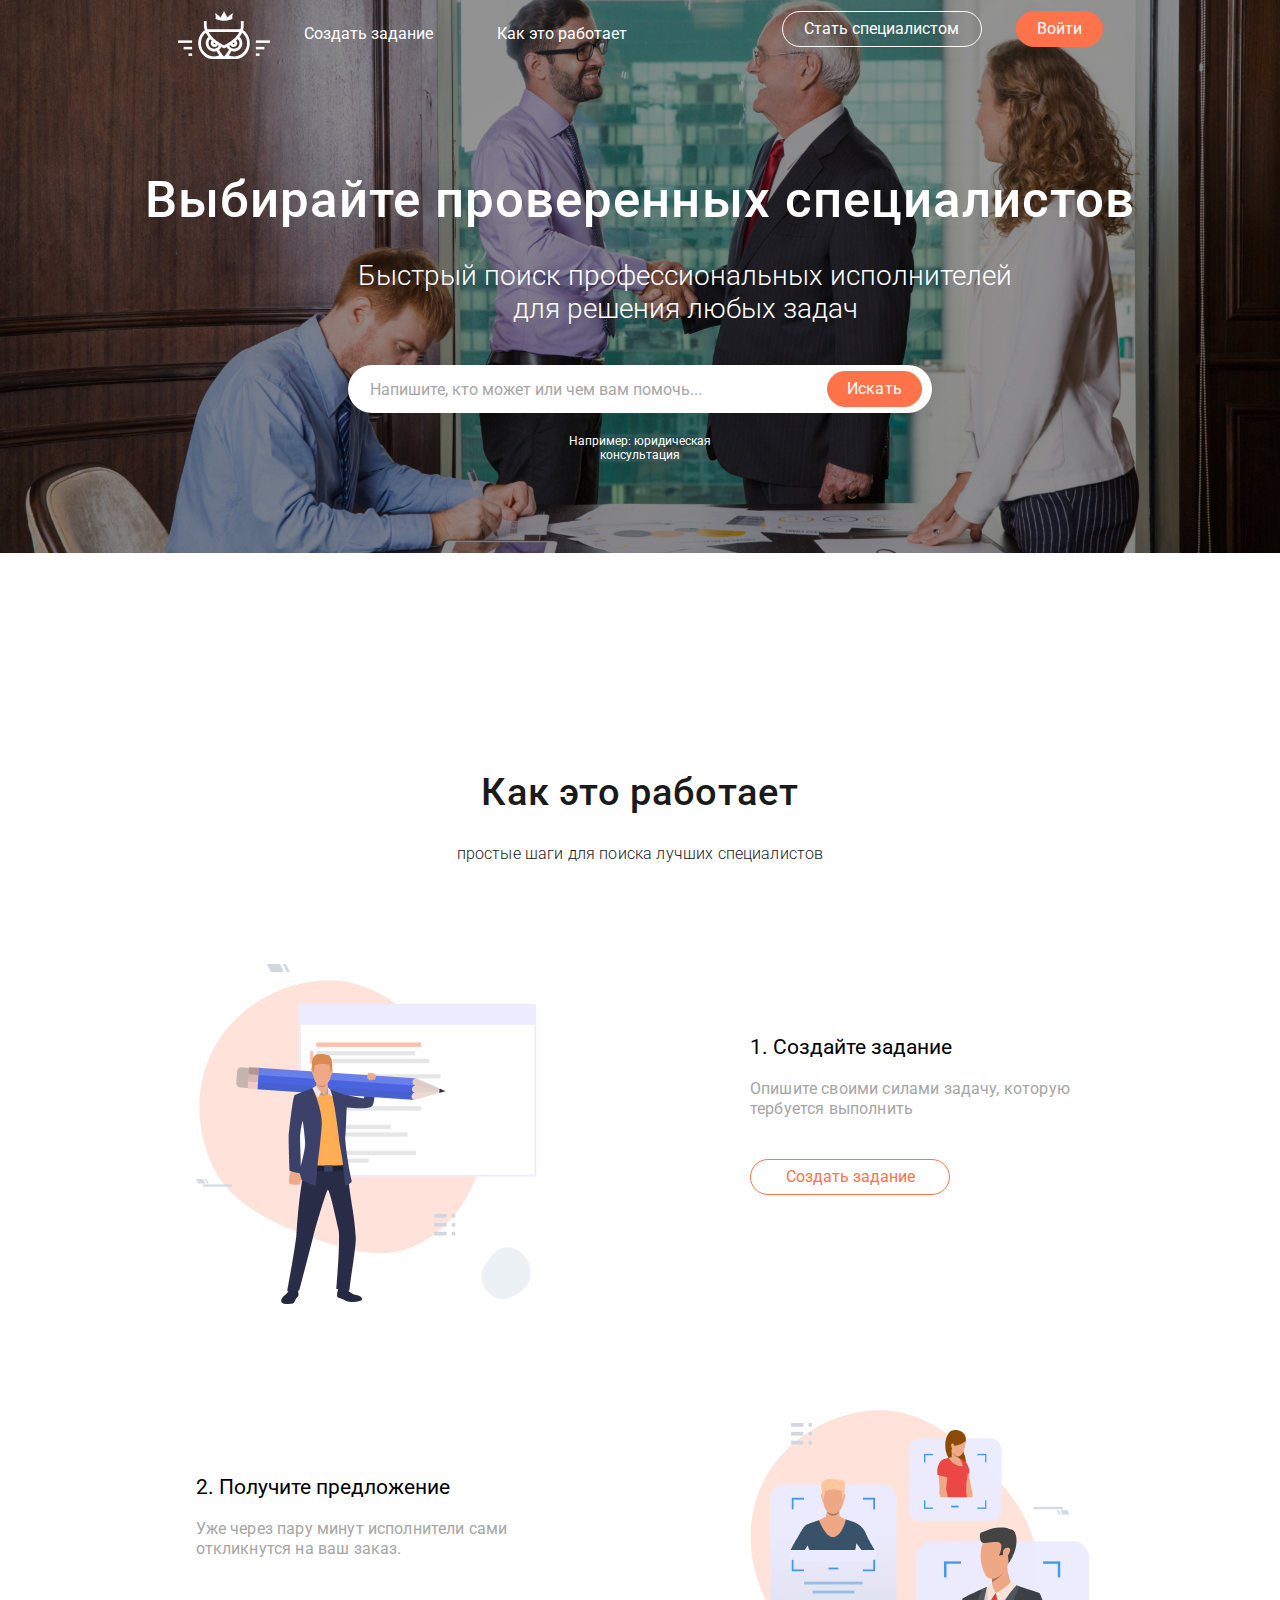
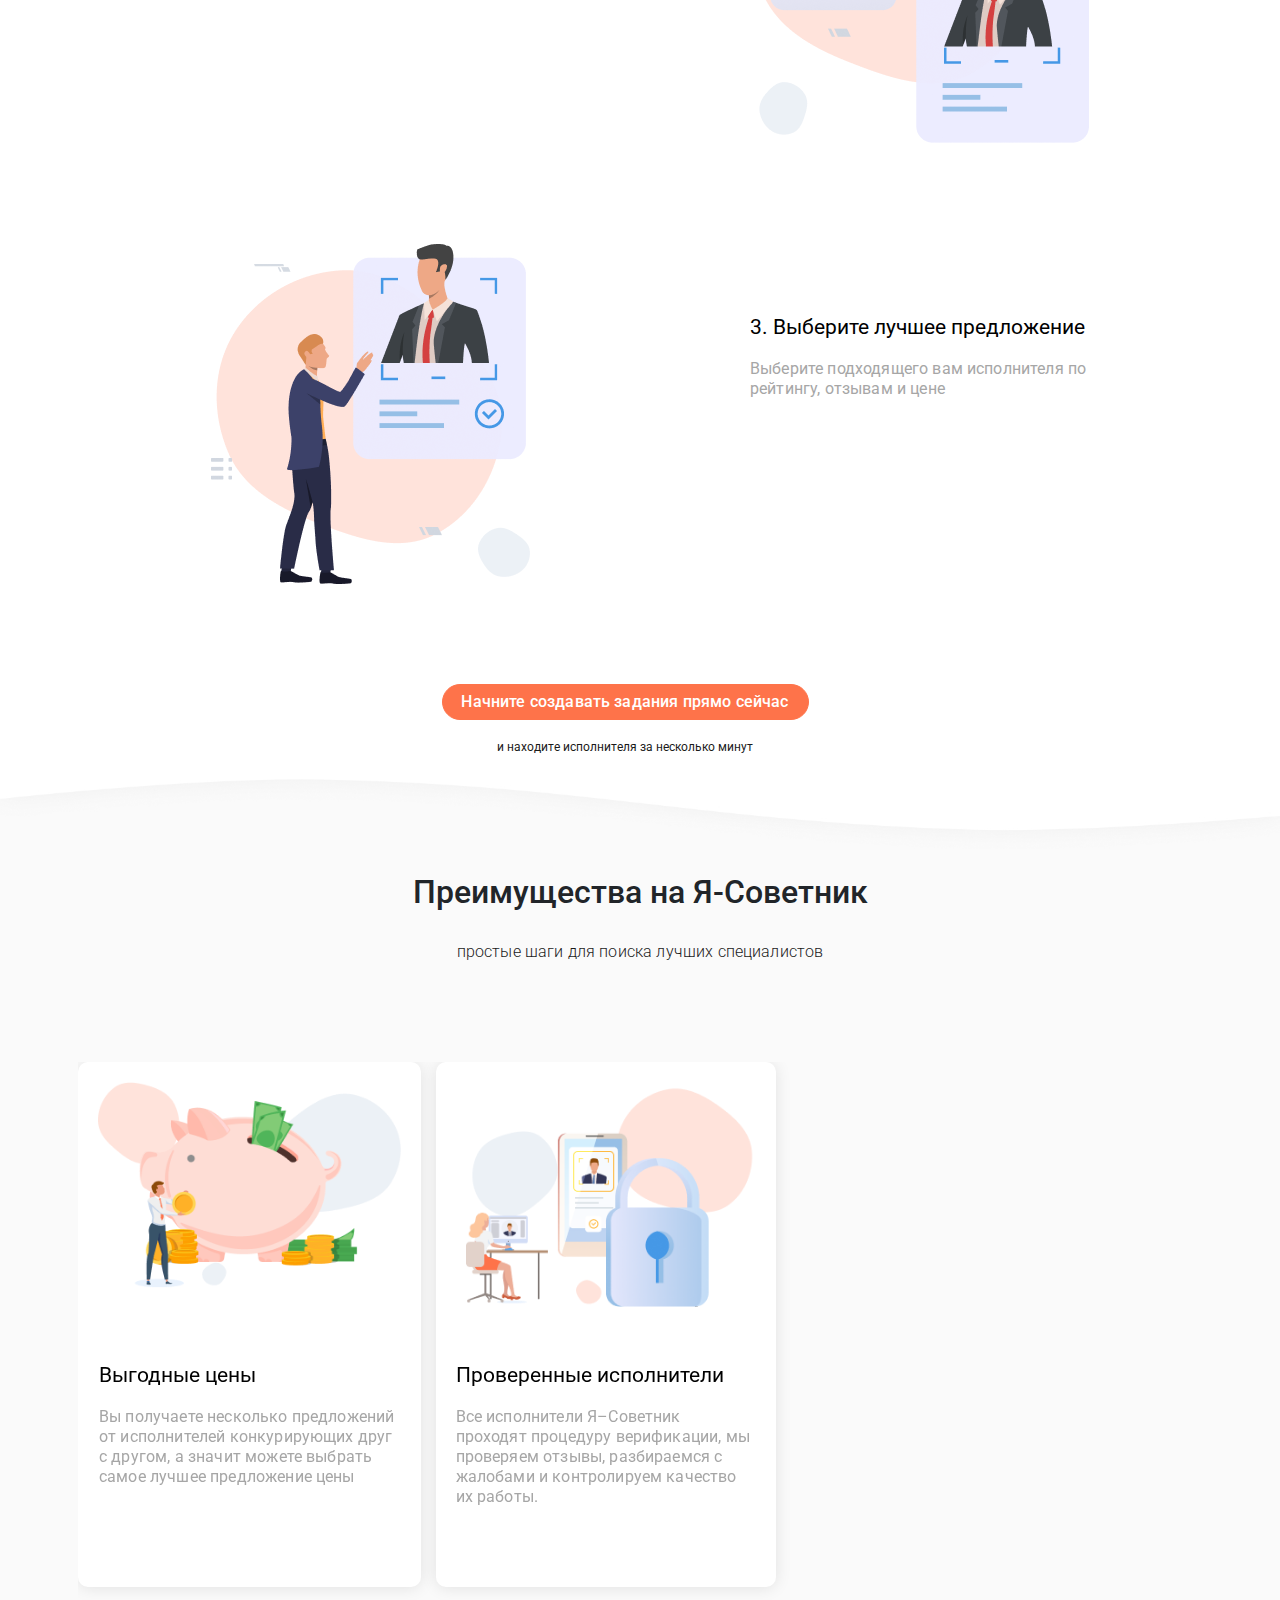
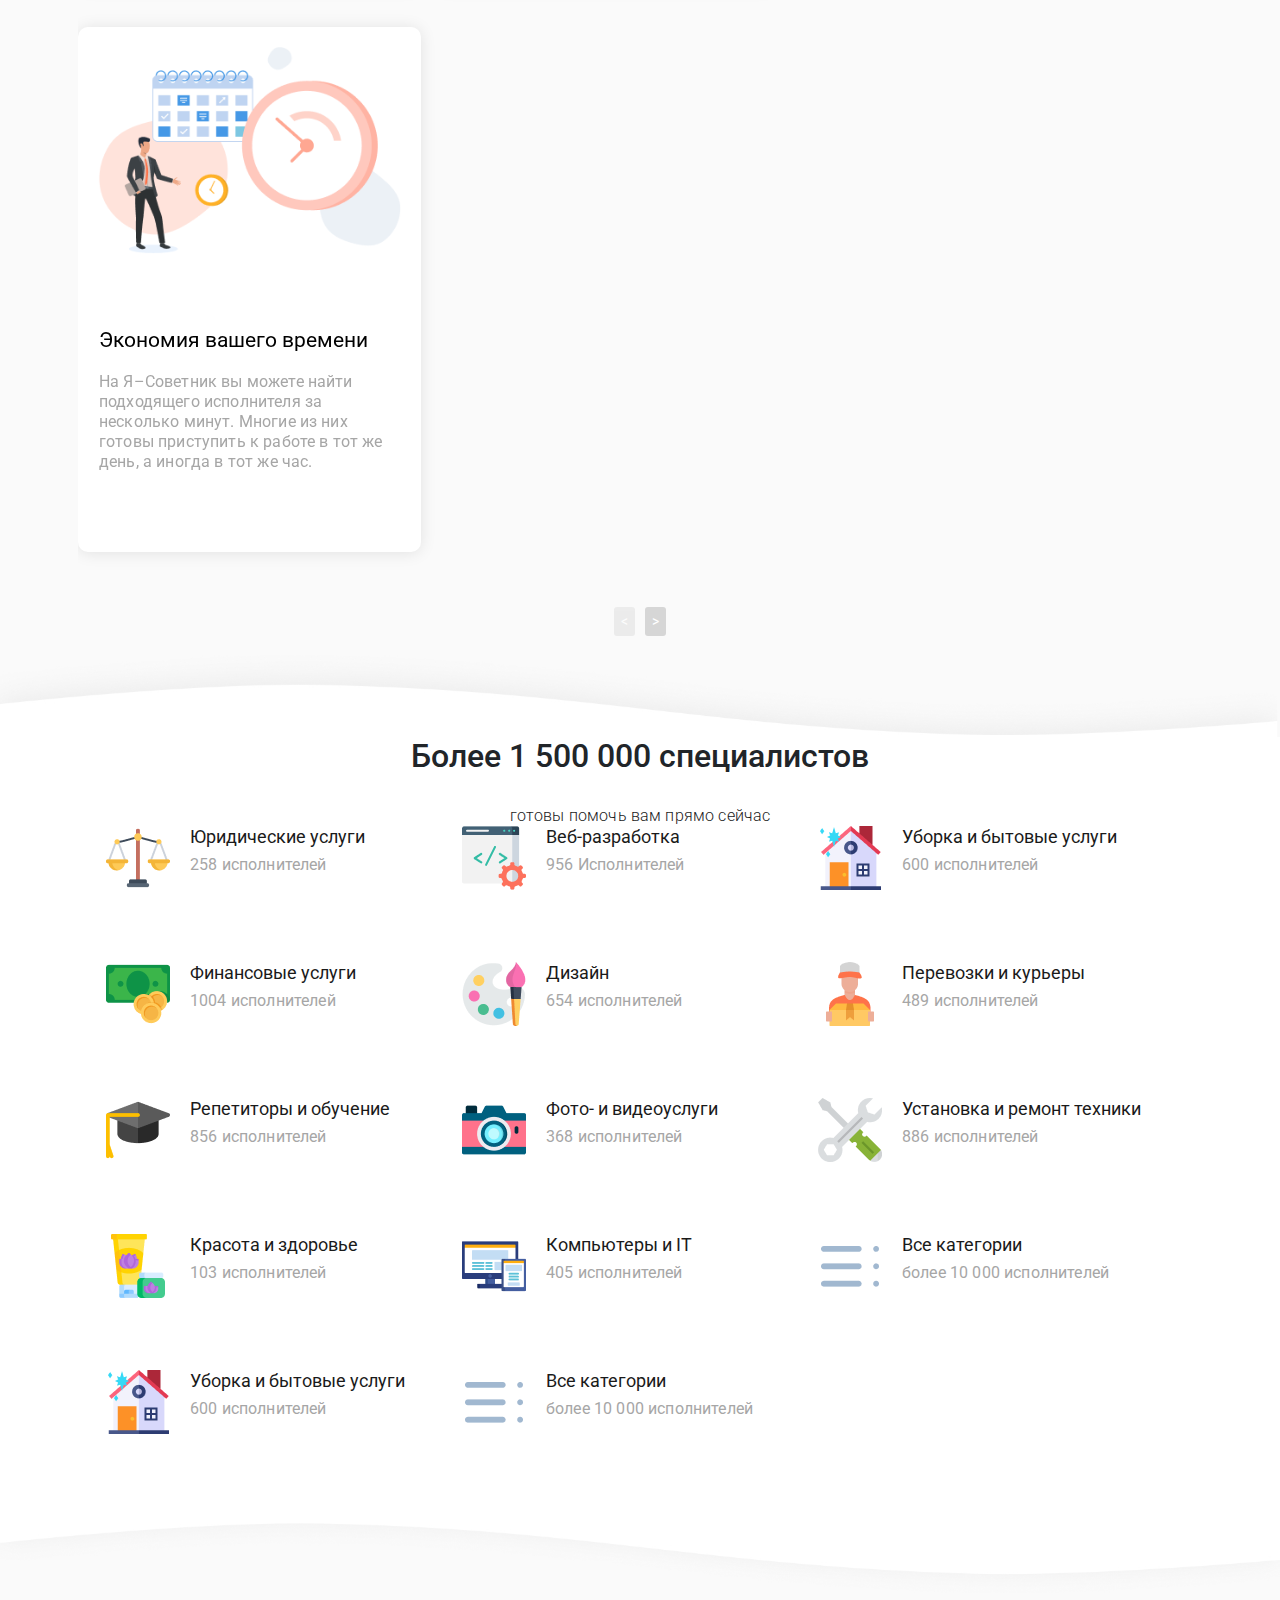
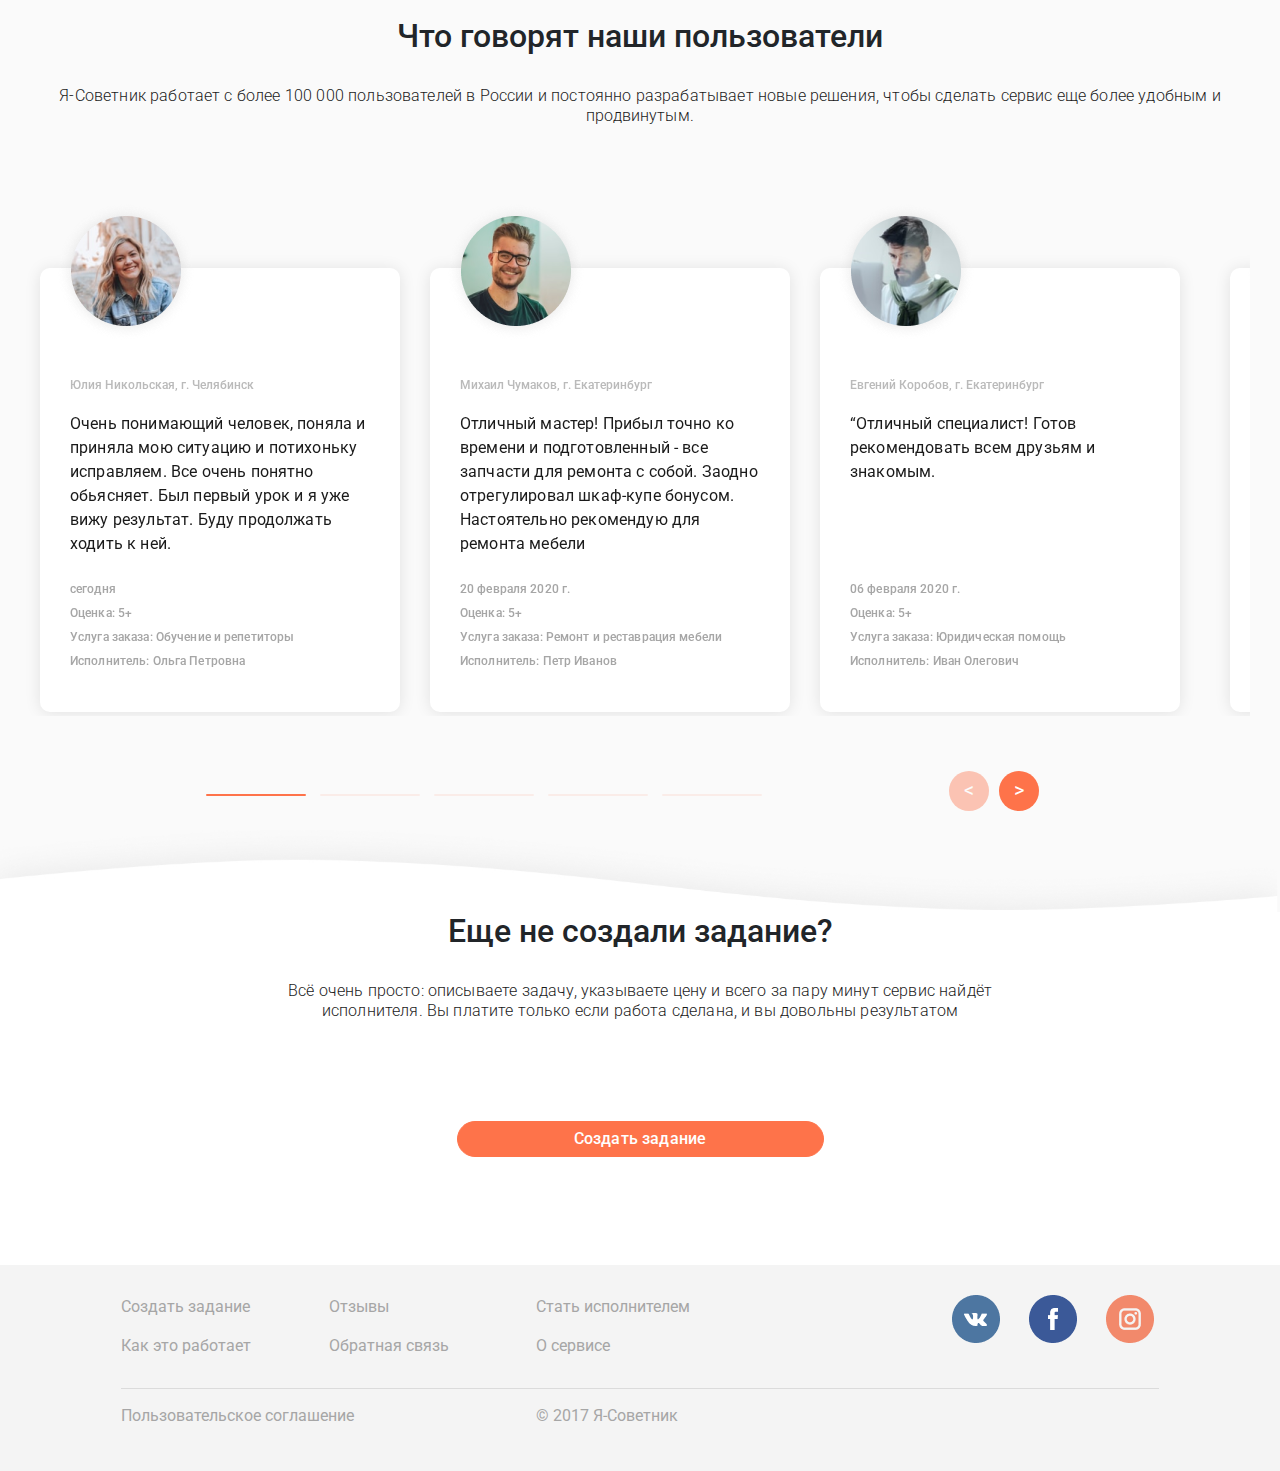
==== commit dc0b75e6: "UI knopki Sliders 2" ====
--- a/index.html
+++ b/index.html
@@ -789,9 +789,9 @@
 				$('.menu-block').fadeToggle(400);
 
 			});
-			$('#owl-carousel-1 .owl-prev').css('opacity',"0.7");
+			$('#owl-carousel-1 .owl-prev').css('opacity',"0.4");
 			$('#owl-carousel-1 .owl-prev').css('pointer-events','none');
-			$('#owl-carousel-2 .owl-prev').css('opacity',"0.7");
+			$('#owl-carousel-2 .owl-prev').css('opacity',"0.4");
 			$('#owl-carousel-2 .owl-prev').css('pointer-events','none');
 
 			function getActiveElemet(slidername) {
@@ -800,14 +800,14 @@
 			  var prev=$(slidername+' .owl-prev');
 			  var activeEL=$(slidername+' .owl-item.active .item');
 			  if (activeEL.hasClass('first-element')){
-			  		prev.css('opacity',"0.7");
+			  		prev.css('opacity',"0.4");
 			  		prev.css('pointer-events','none');
 					next.css('opacity',"1");
 					next.css('pointer-events','visible');
 					res=true;
 			  }
 			  if (activeEL.hasClass('end-element')){
-					next.css('opacity',"0.7");
+					next.css('opacity',"0.4");
 					next.css('pointer-events','none');
 					prev.css('opacity',"1");
 					prev.css('pointer-events','visible');
@@ -817,7 +817,6 @@
 				if (!res)
 				{
 					res=false;
-					console.log("фывфывф")
 					prev.css('opacity',"1");
 					next.css('opacity',"1");
 					prev.css('pointer-events','visible');
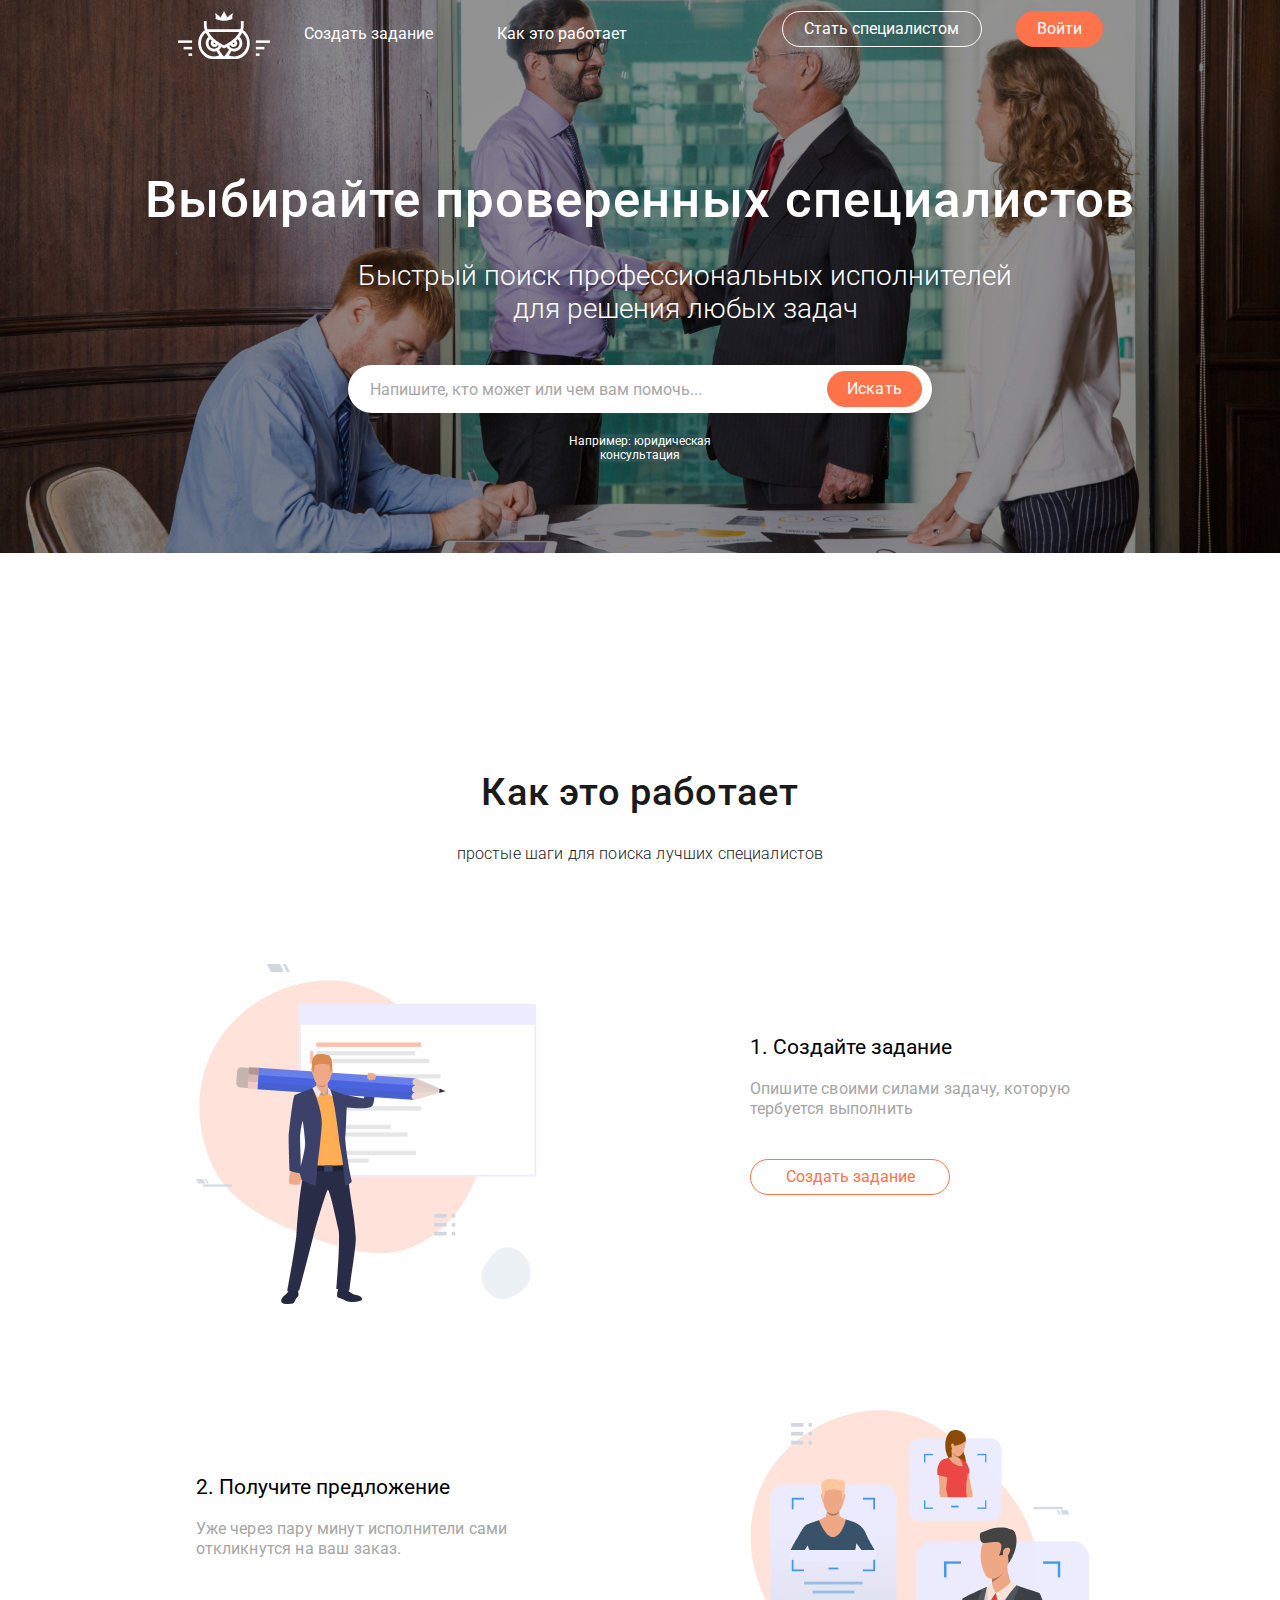
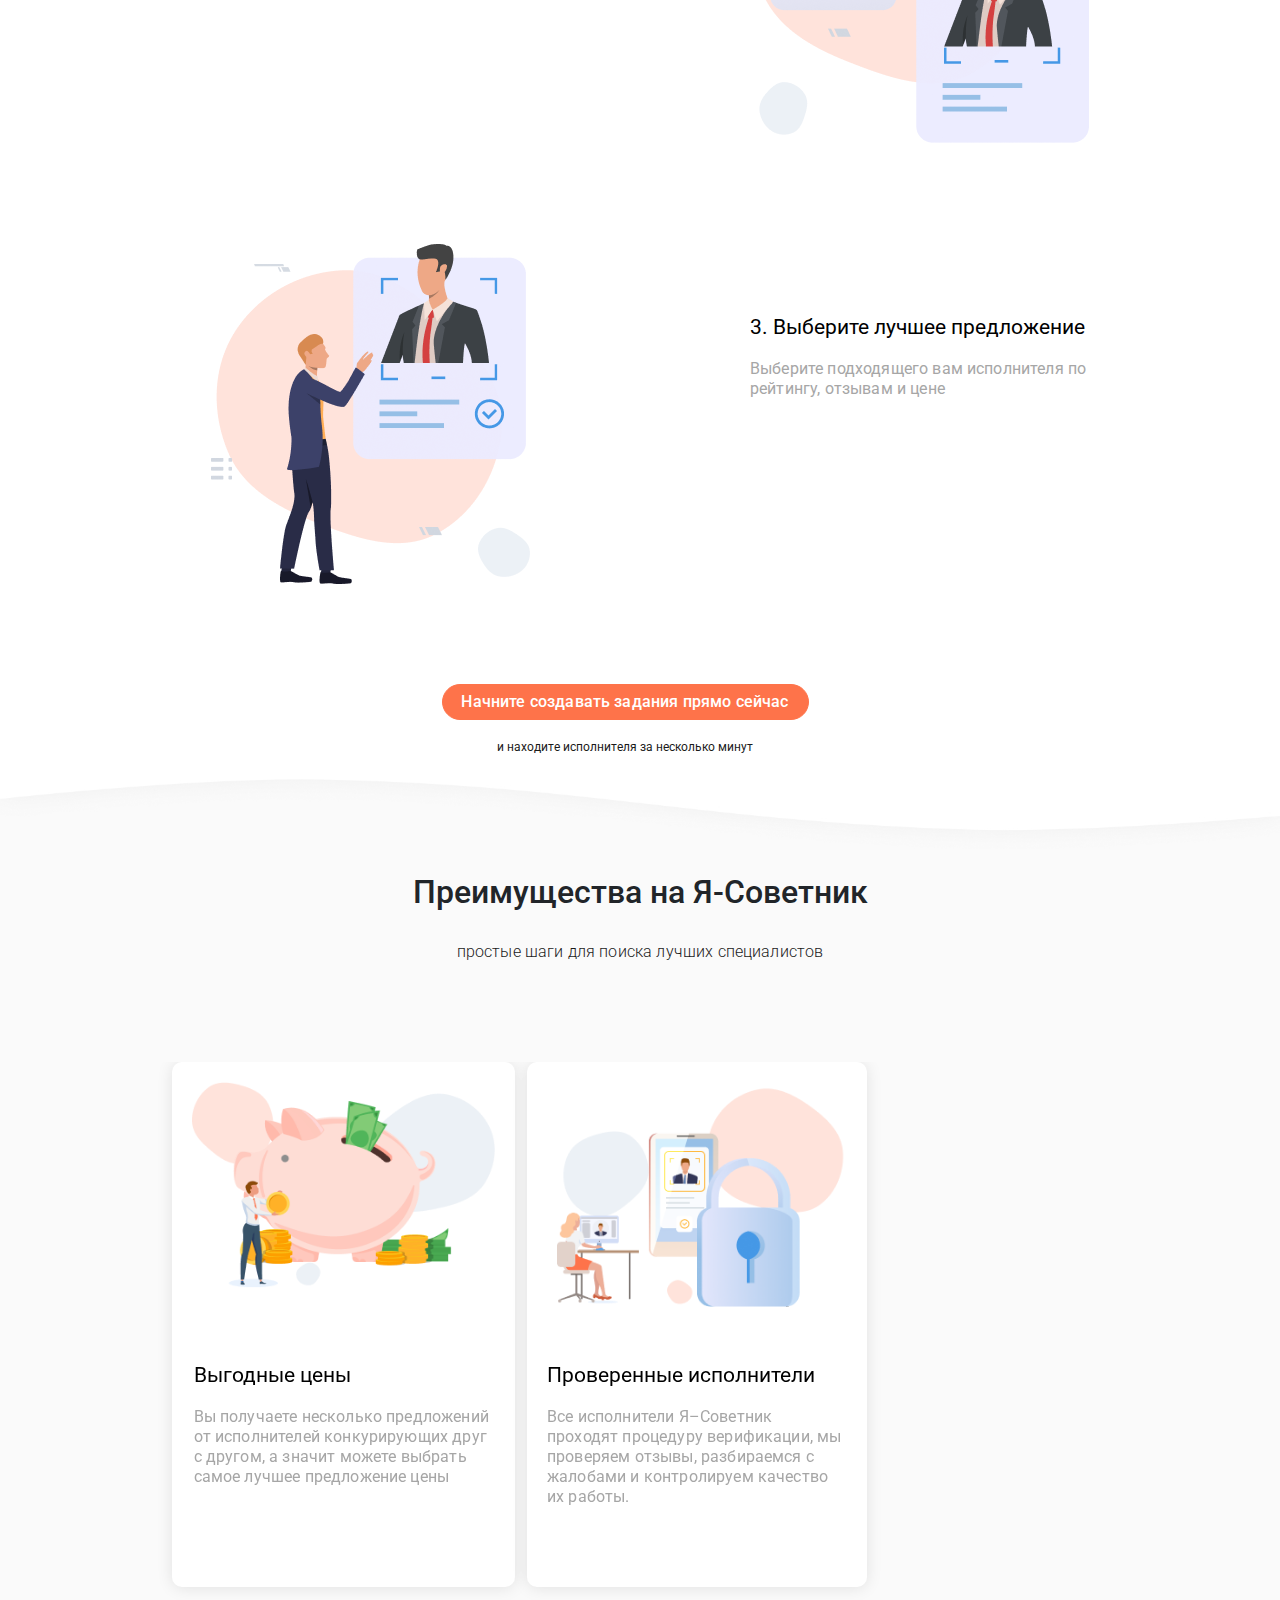
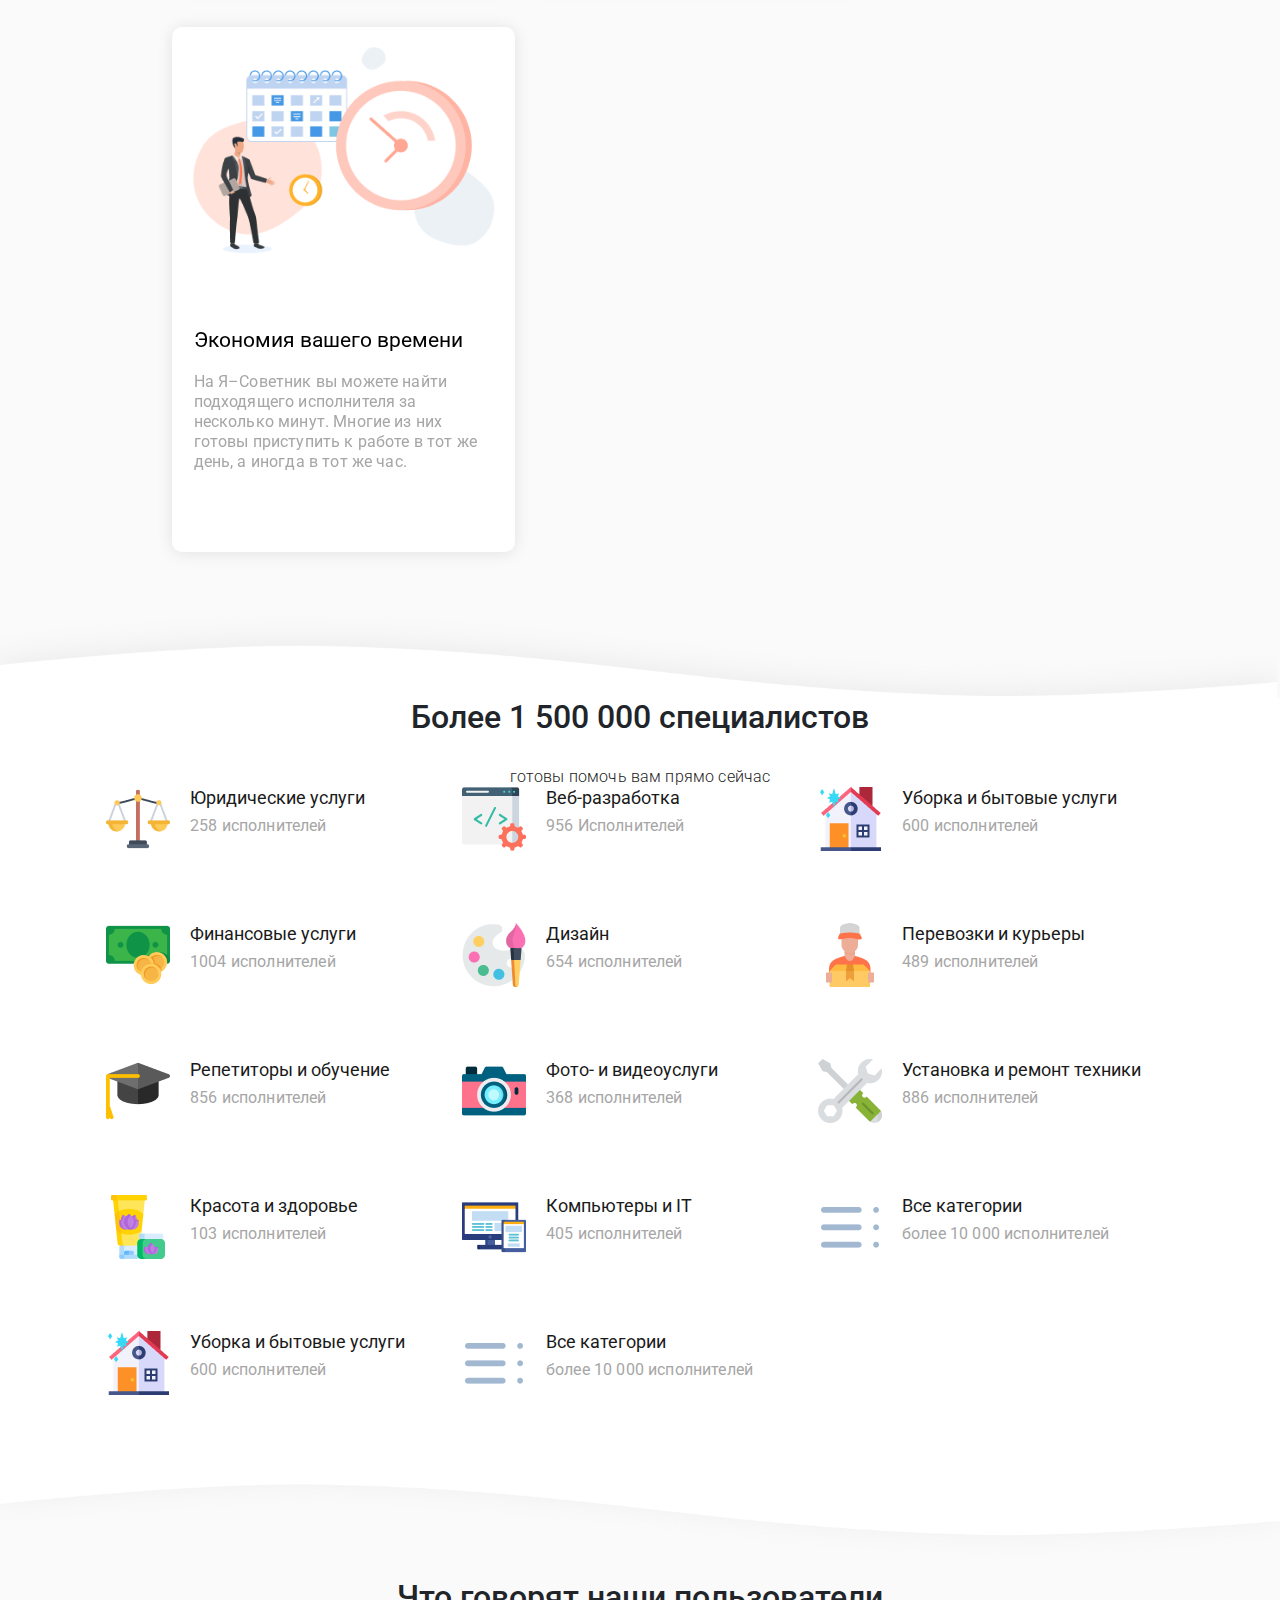
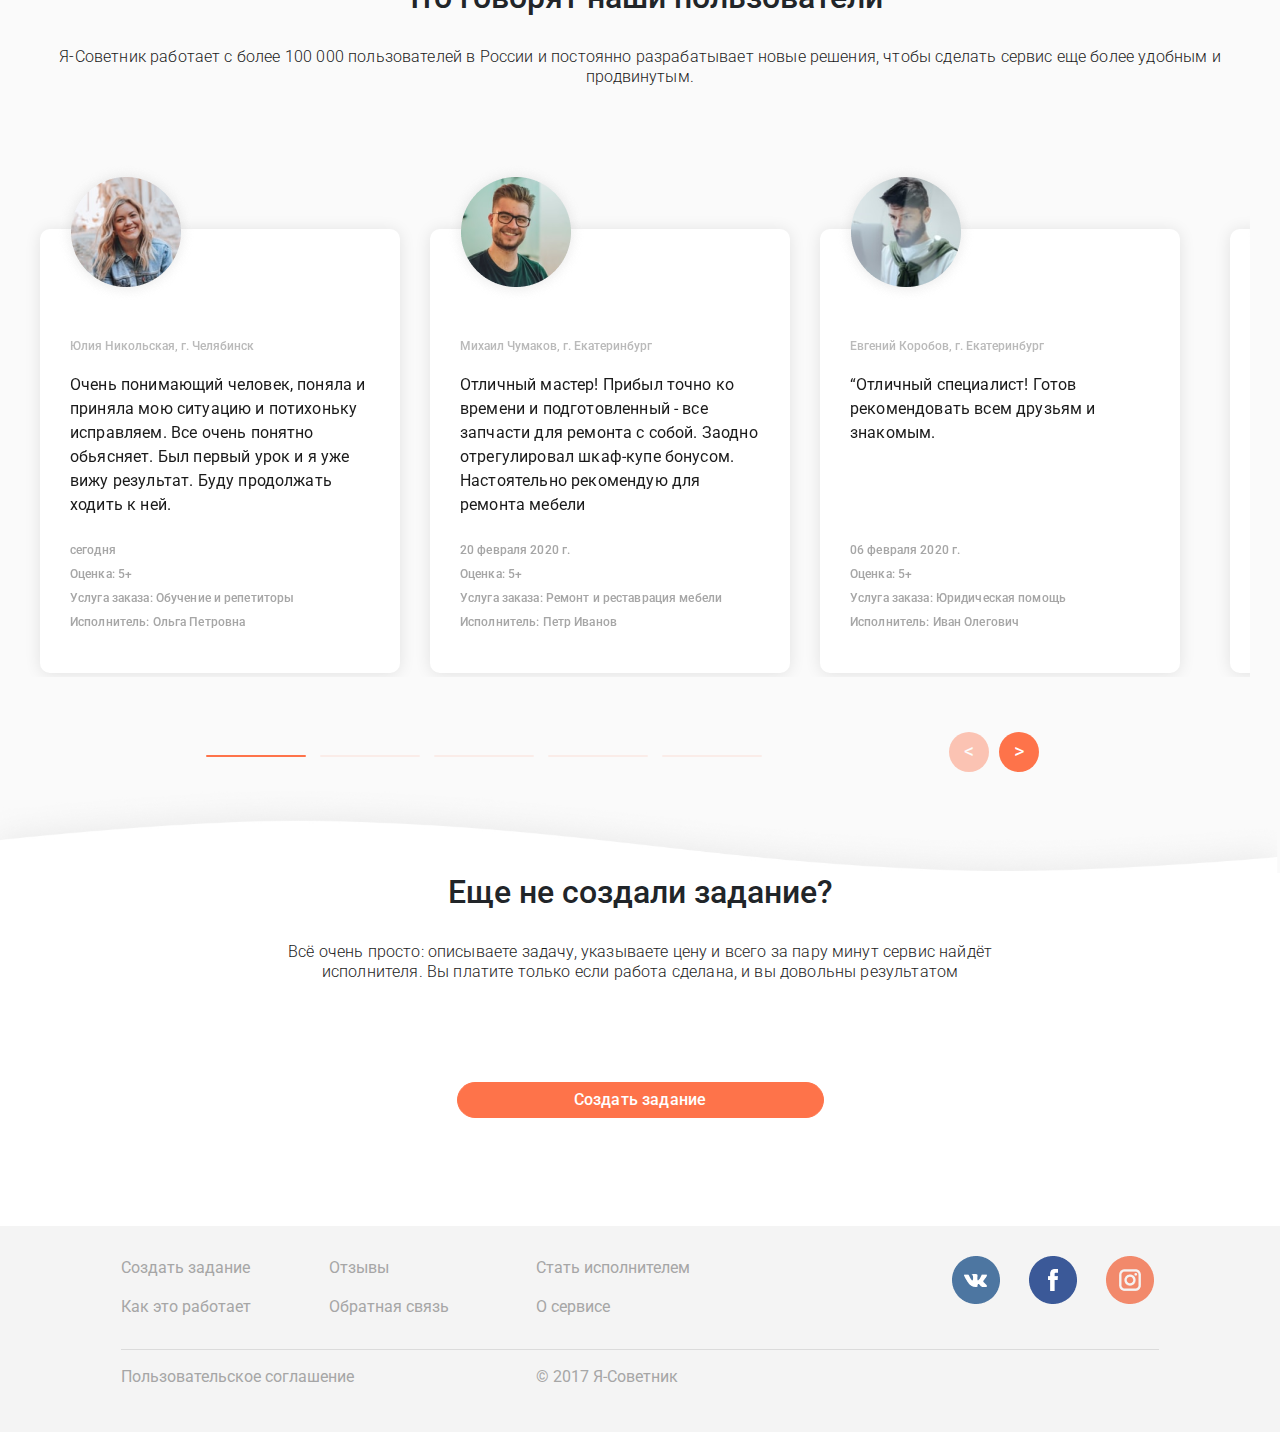
==== commit eec550ae: "pravki slider 1" ====
--- a/index.html
+++ b/index.html
@@ -617,7 +617,7 @@
 
       var slider=$('#owl-carousel-1');
       slider.owlCarousel({
-        margin: 15,
+        margin: 12,
         autoWidth: true,
 
         dots: false,
@@ -661,6 +661,7 @@
             navText: ['<','>'],
         	autoWidth: true,
 			autoHeight:false,
+			margin: 0,
 
           },
           1024: {
@@ -670,6 +671,11 @@
             navText: ['<','>'],
         	autoWidth: true,
 			autoHeight:false,
+          },
+          1140:{
+          	items: 3,
+          	dots: false,
+          	nav: false,
           },
           1440:{
           	items: 3,
@@ -776,7 +782,7 @@
 
 <script type="text/javascript">
 	$(document).ready(function(){
-		        var width = $(window).width();
+		    var width = $(window).width();
 			$('.menu-mobile').click(function(){
 				
 				if (width<=576){
--- a/css/style.css
+++ b/css/style.css
@@ -125,6 +125,9 @@
 
 }
 
+.owl-carousel .owl-stage{
+	margin: 0 auto;
+}
 button{
 	color: #FFFFFF;
 	border-radius: 20px;
@@ -742,8 +745,8 @@
    	@media (max-width: 1024px) {
 
    		 .menu-block{
-    		width: 98%;
-    		max-width: 476px;
+    		width: 95%;
+    		max-width: 580px;
 			height: 100%;
 			left: 0px;
 			top: 0px;
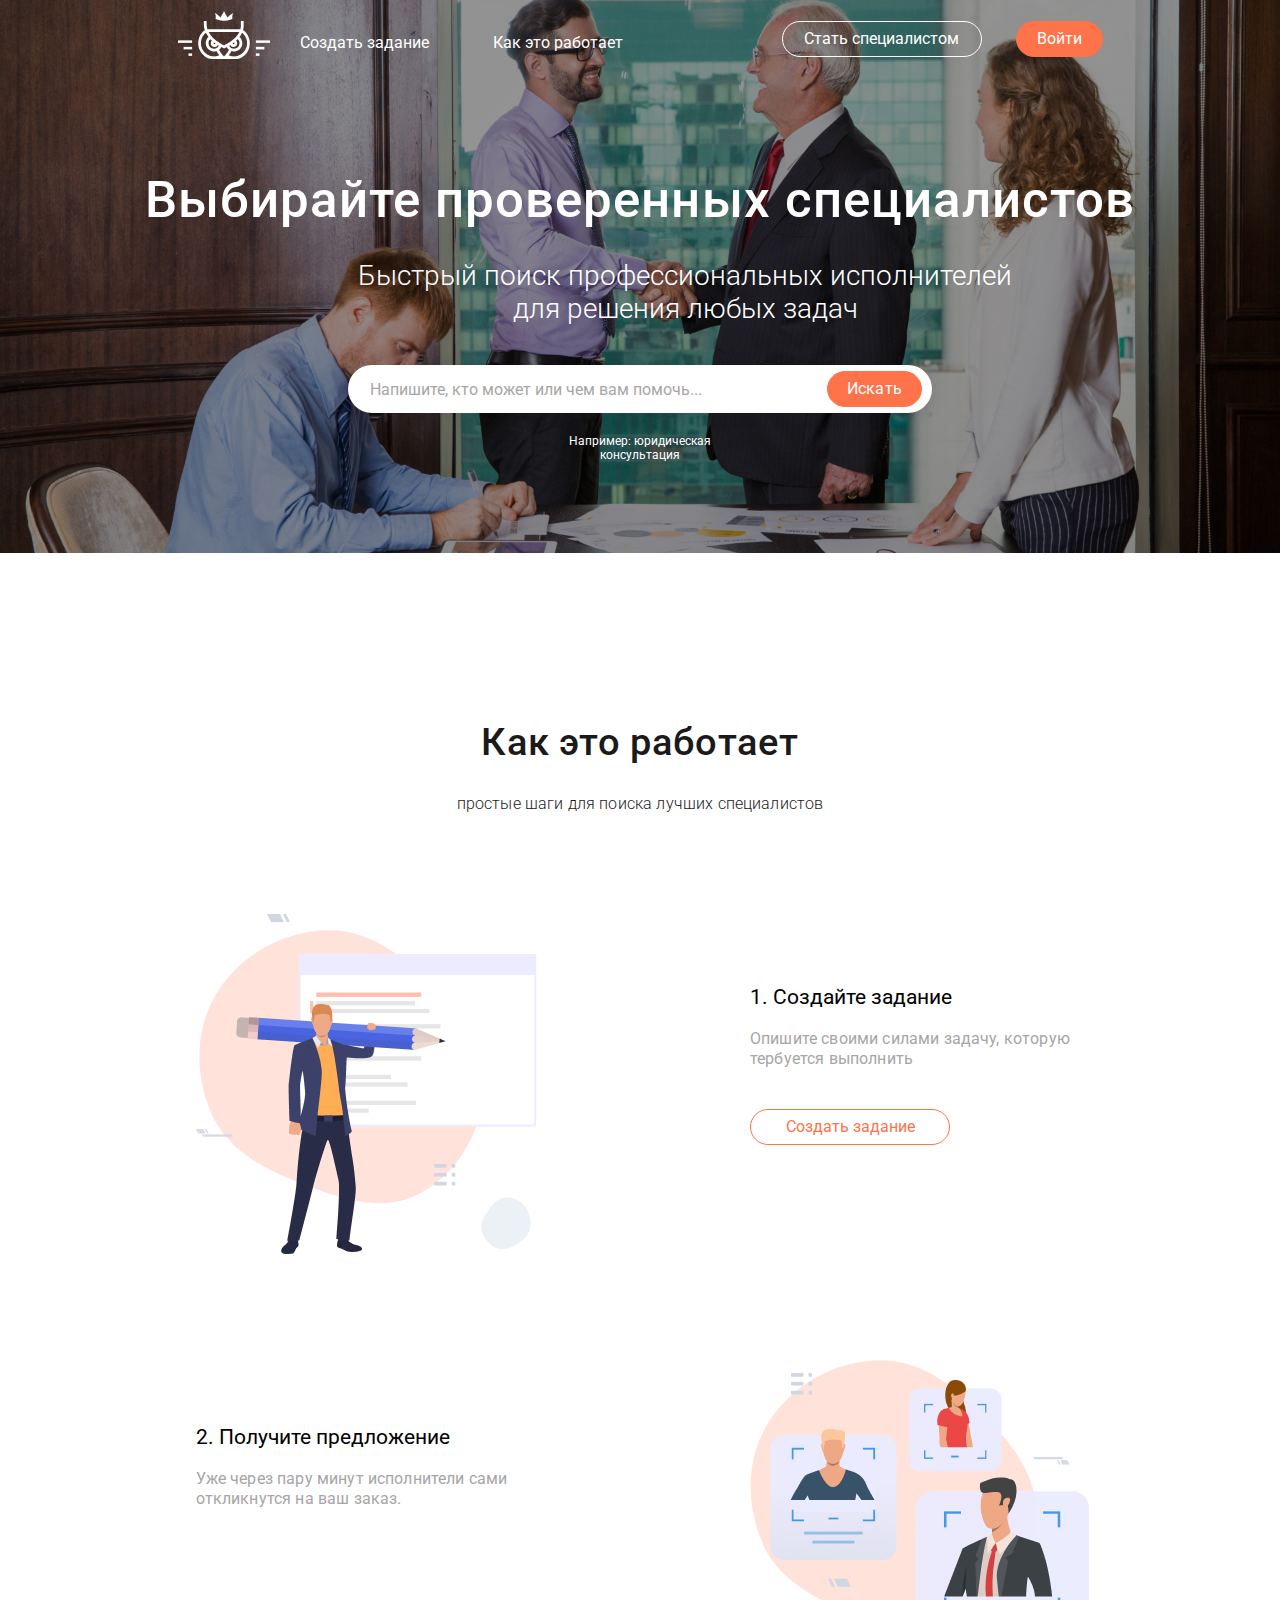
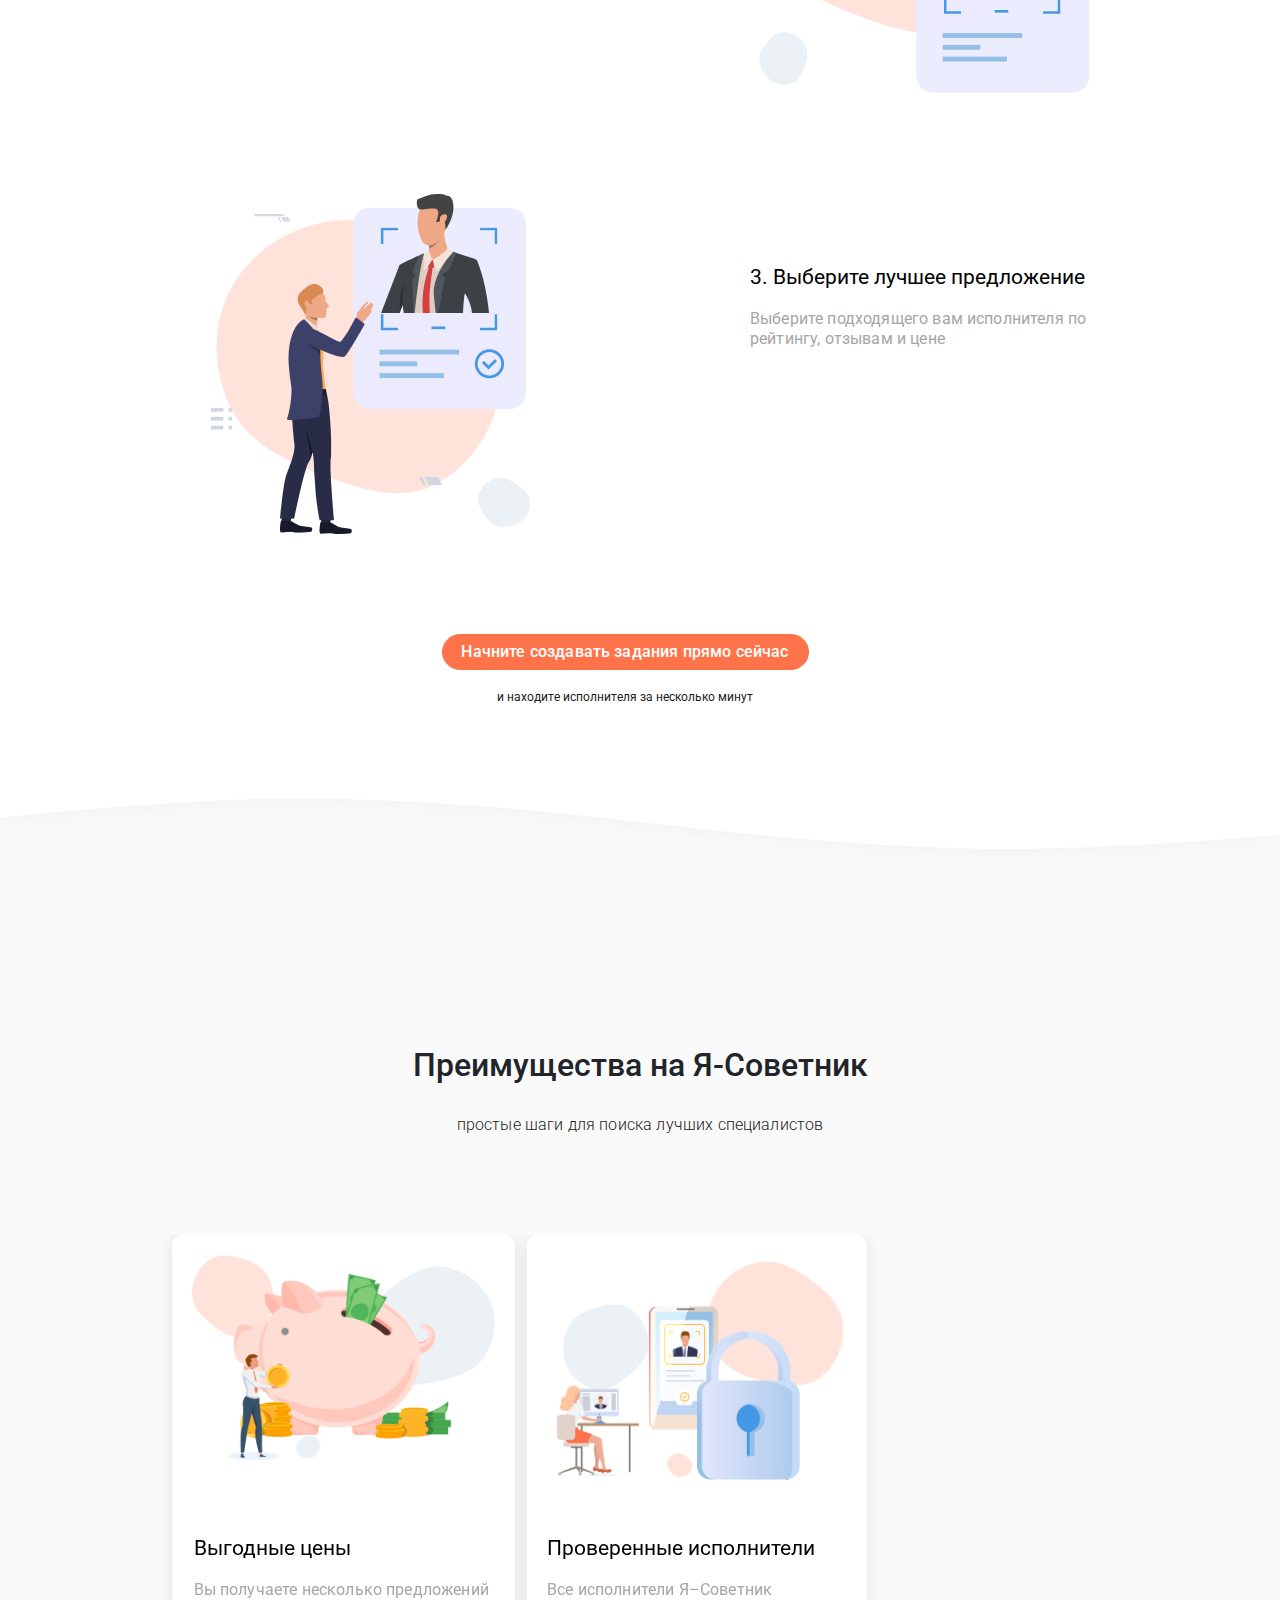
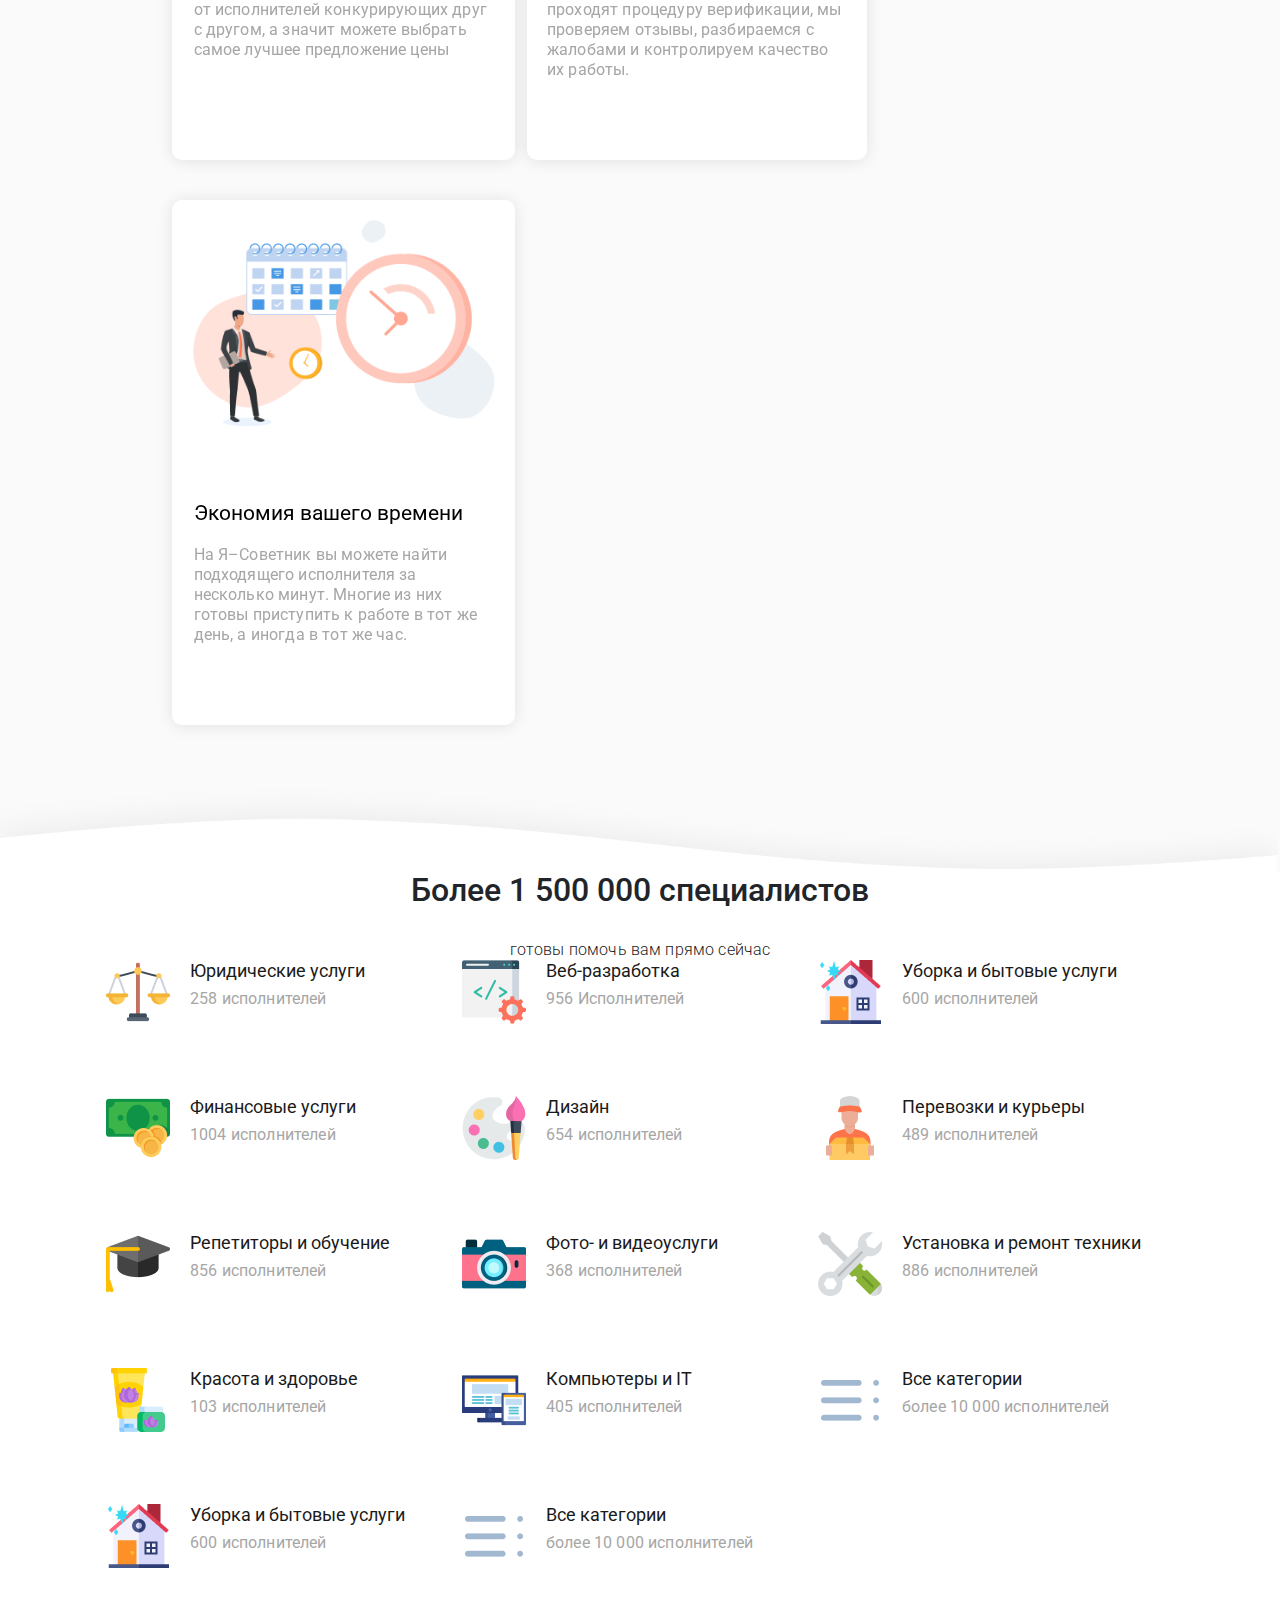
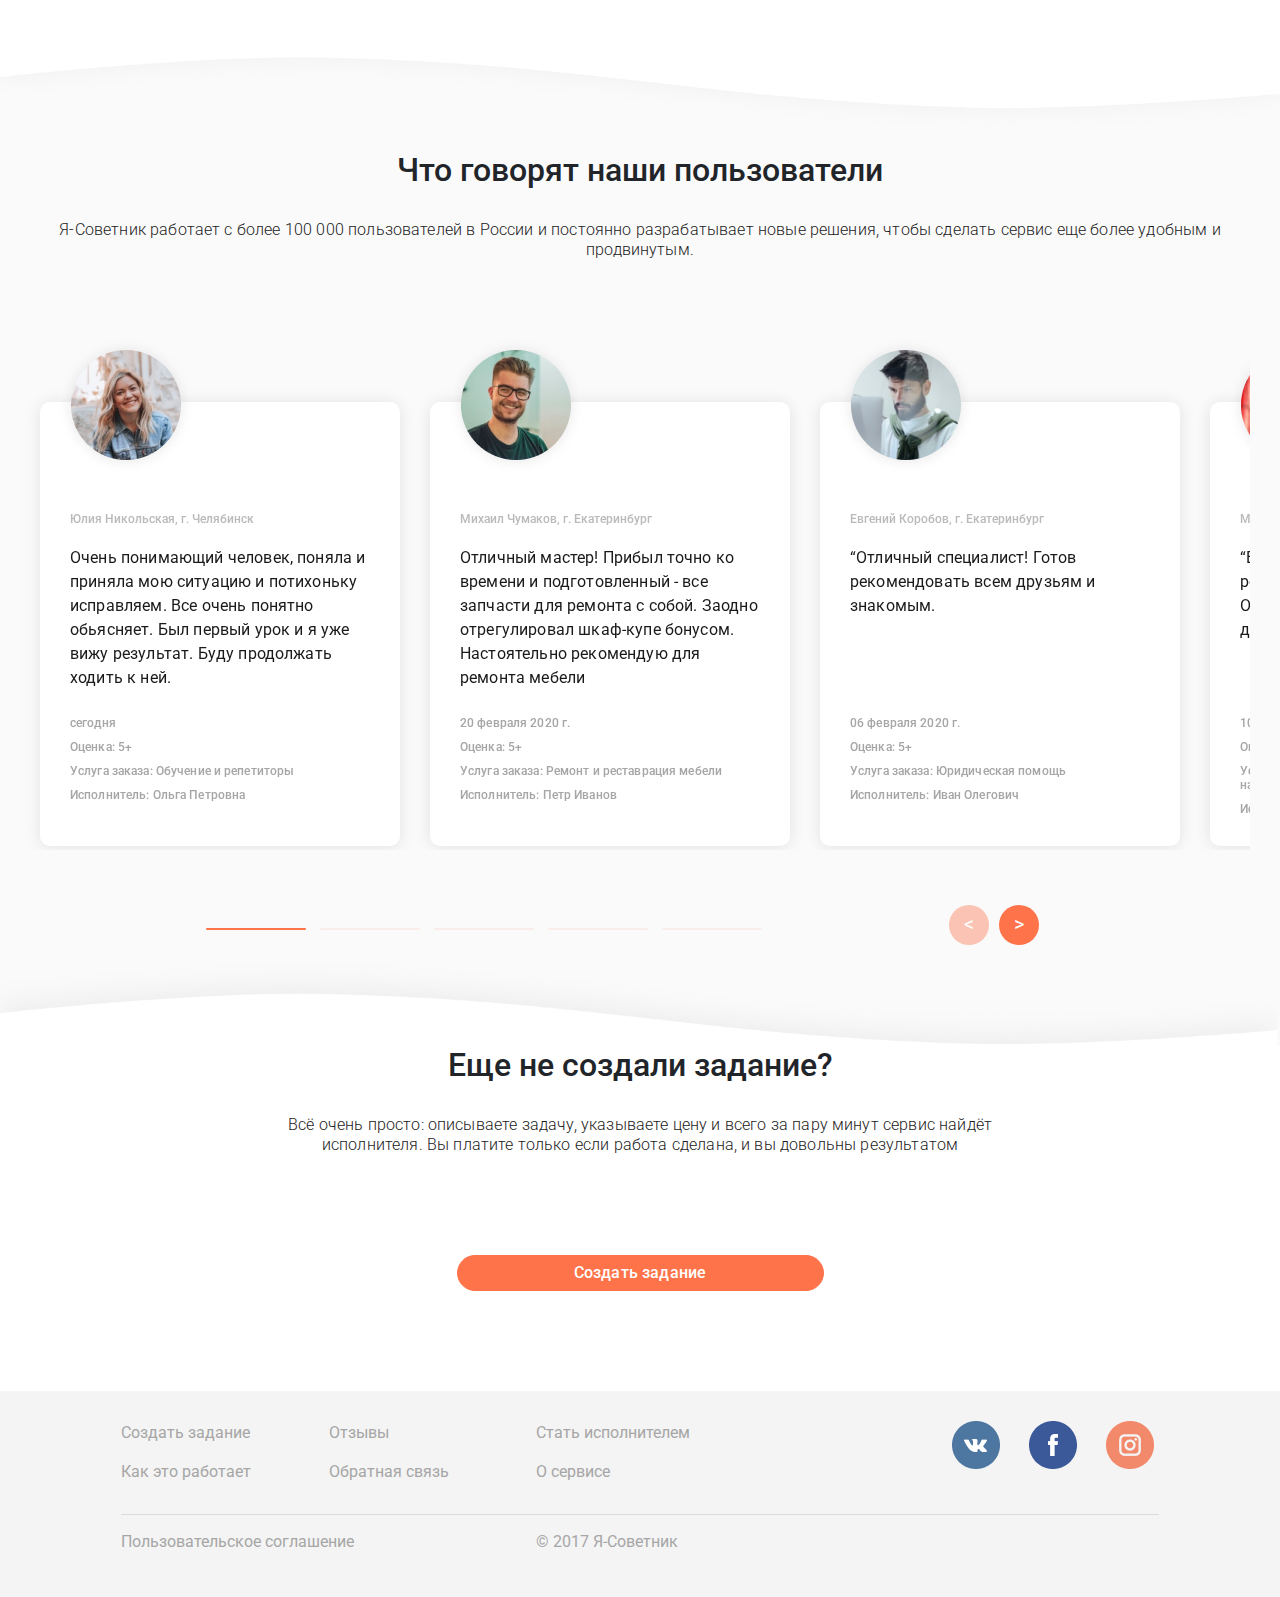
==== commit 81c5b0e0: "pravki diz 1" ====
--- a/index.html
+++ b/index.html
@@ -72,9 +72,15 @@
 			<div class=" col-xl-12 col-md-12 col-sm-12 col-12  ">
 				<div class="headerblock">	
 						<div class=" leftblock">
-							<a href="#"><img  class="logo" src="img/logosova.png" alt="Logo"></a>
-							<a href="#" class="create"> Создать задание</a>
-							<a href="#" class="howwork">Как это работает</a>
+							<div class="logodiv">
+								<a href="#"><img  class="logo" src="img/logosova.png" alt="Logo"></a>
+							</div>
+							<div class="ssilkiblock">
+								<a href="#" class="create"> Создать задание</a>
+								<a href="#" class="howwork">Как это работает</a>
+							</div>
+							<div style="clear: both;"></div>
+
 						</div>
 						<div class="rightblock"> 
 							<button class="login opacity-white" >Стать специалистом</button>
@@ -202,8 +208,12 @@
 
 		</div>
 	</div>
-	<div class="container-fluid line">
-		<img src="img/linetop3.png" alt="кривая_линия" class="lineimg hide-mobile" style="width: 100%;">
+
+	<div class="container-fluid line first">
+		<div class="hide-mobile lineimg">
+			<img src="img/linetop3.png" alt="кривая_линия" class="lineimg hide-mobile" style="width: 100%;">
+		</div>
+		
 		<img src="img/top_mobile_line.png" class=" lineimg show-mobile" alt="кривая_линия">
 	</div>
 
@@ -367,7 +377,7 @@
 		</div>
 		<div  id="owl-carousel-2" class="row owl-carousel ">
 
-			<div class="col-md-4  item itemblock first-element" >
+			<div class="col-md-12  item itemblock first-element" >
 				<div class="otziv-item">
 					<div class="avatarblock">
 						<img class="avatar" src="img/people/juli.png" alt="block1">
@@ -390,7 +400,7 @@
 					</div>
 				</div>
 			</div>
-			<div class="col-md-4  item itemblock">
+			<div class="col-md-12  item itemblock">
 				<div class="otziv-item">
 					<div class="avatarblock">
 						<img class="avatar" src="img/people/misha.png" alt="block1">
@@ -413,7 +423,7 @@
 					</div>
 				</div>
 			</div>
-			<div class="col-md-4  item itemblock" style="margin-right: 20px;">
+			<div class="col-md-12 item itemblock" >
 				<div class="otziv-item">
 					<div class="avatarblock">
 						<img class="avatar" src="img/people/geny.png" alt="block1">
@@ -436,7 +446,7 @@
 					</div>
 				</div>
 			</div>			
-			<div class="col-md-4  item itemblock" style="margin-right: 20px;">
+			<div class="col-md-12	 item itemblock" >
 				<div class="otziv-item">	
 					<div class="avatarblock">
 						<img class="avatar" src="img/people/marina.png" alt="block1">
@@ -461,7 +471,7 @@
 
 			</div>
 
-			<div class="col-md-4  item itemblock end-element">
+			<div class="col-md-12  item itemblock end-element">
 				<div class="otziv-item">
 					<div class="avatarblock">
 						<img class="avatar" src="img/people/misha.png" alt="block1">
--- a/css/style.css
+++ b/css/style.css
@@ -59,7 +59,7 @@
 	height: 44px;
 	text-align: center;
 	letter-spacing: 0.02em;
-	width: 318px;
+	width: 348px;
 	text-align: center;
 
 
@@ -191,14 +191,14 @@
 }
 
 .howwork{
-	margin-top:150px;
+	margin-top:100px;
 }
 
 .how-work{
 	/*width: 50%;*/
 	width: 919px;		
 	margin: 0 auto;
-	margin-top: 150px;
+	margin-top: 100px;
 
 }
 
@@ -271,8 +271,18 @@
 	margin-top: 100px;
 }
 
-
-
+a.create,a.howwork{
+	color: #FFFFFF;
+}
+.ssilkiblock,.logodiv{
+	float: left;
+}
+.ssilkiblock{
+	margin-top: 20px;
+}
+.rightblock{
+	margin-top: 10px;
+}
 .example.black{	
 	color: #1A1A1A;
 	width: 360px;
@@ -613,7 +623,7 @@
 
 
 .end-form{
-	margin-bottom: 108px;
+	margin-bottom: 100px;
 }
 
 
@@ -628,6 +638,10 @@
 	display: none;
 }
 
+.first .lineimg{
+	margin-top: 77px;
+	padding-bottom: 77px;
+}
 
 	@media (max-width: 1490px) {
 
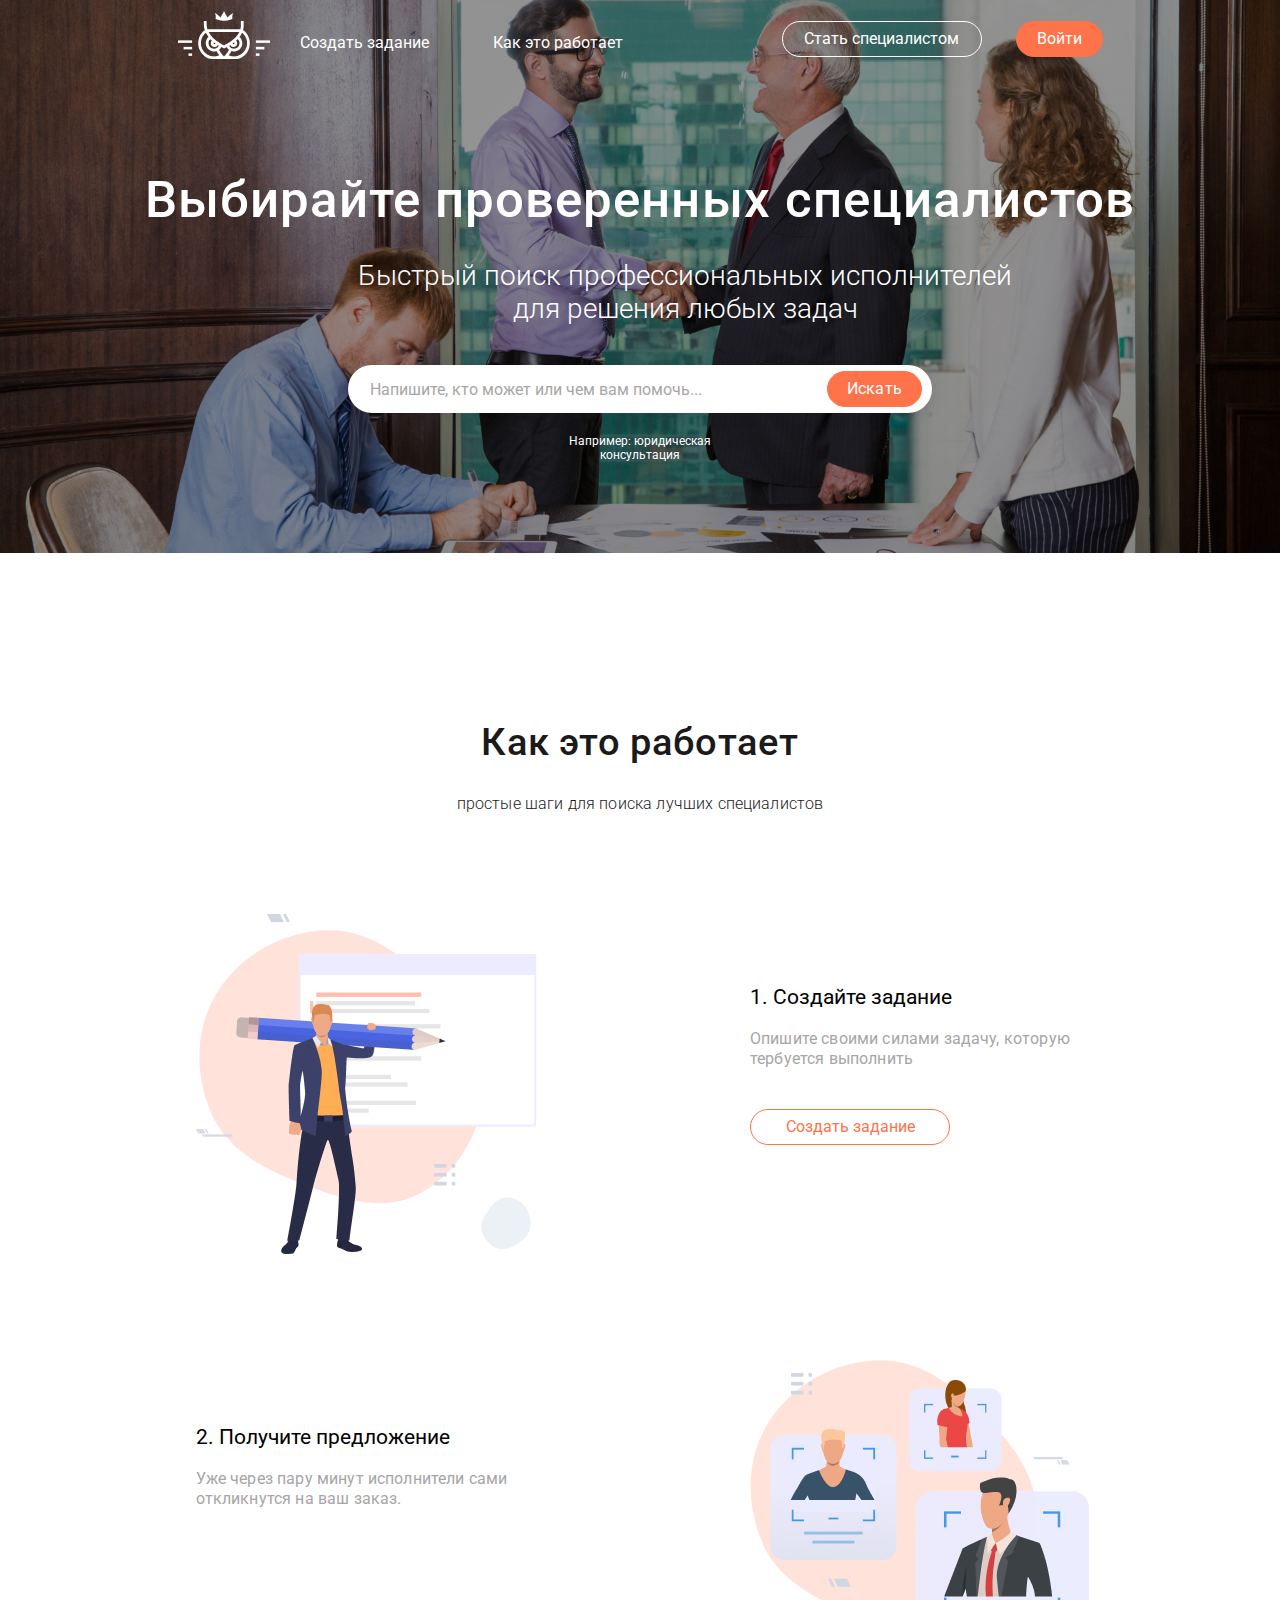
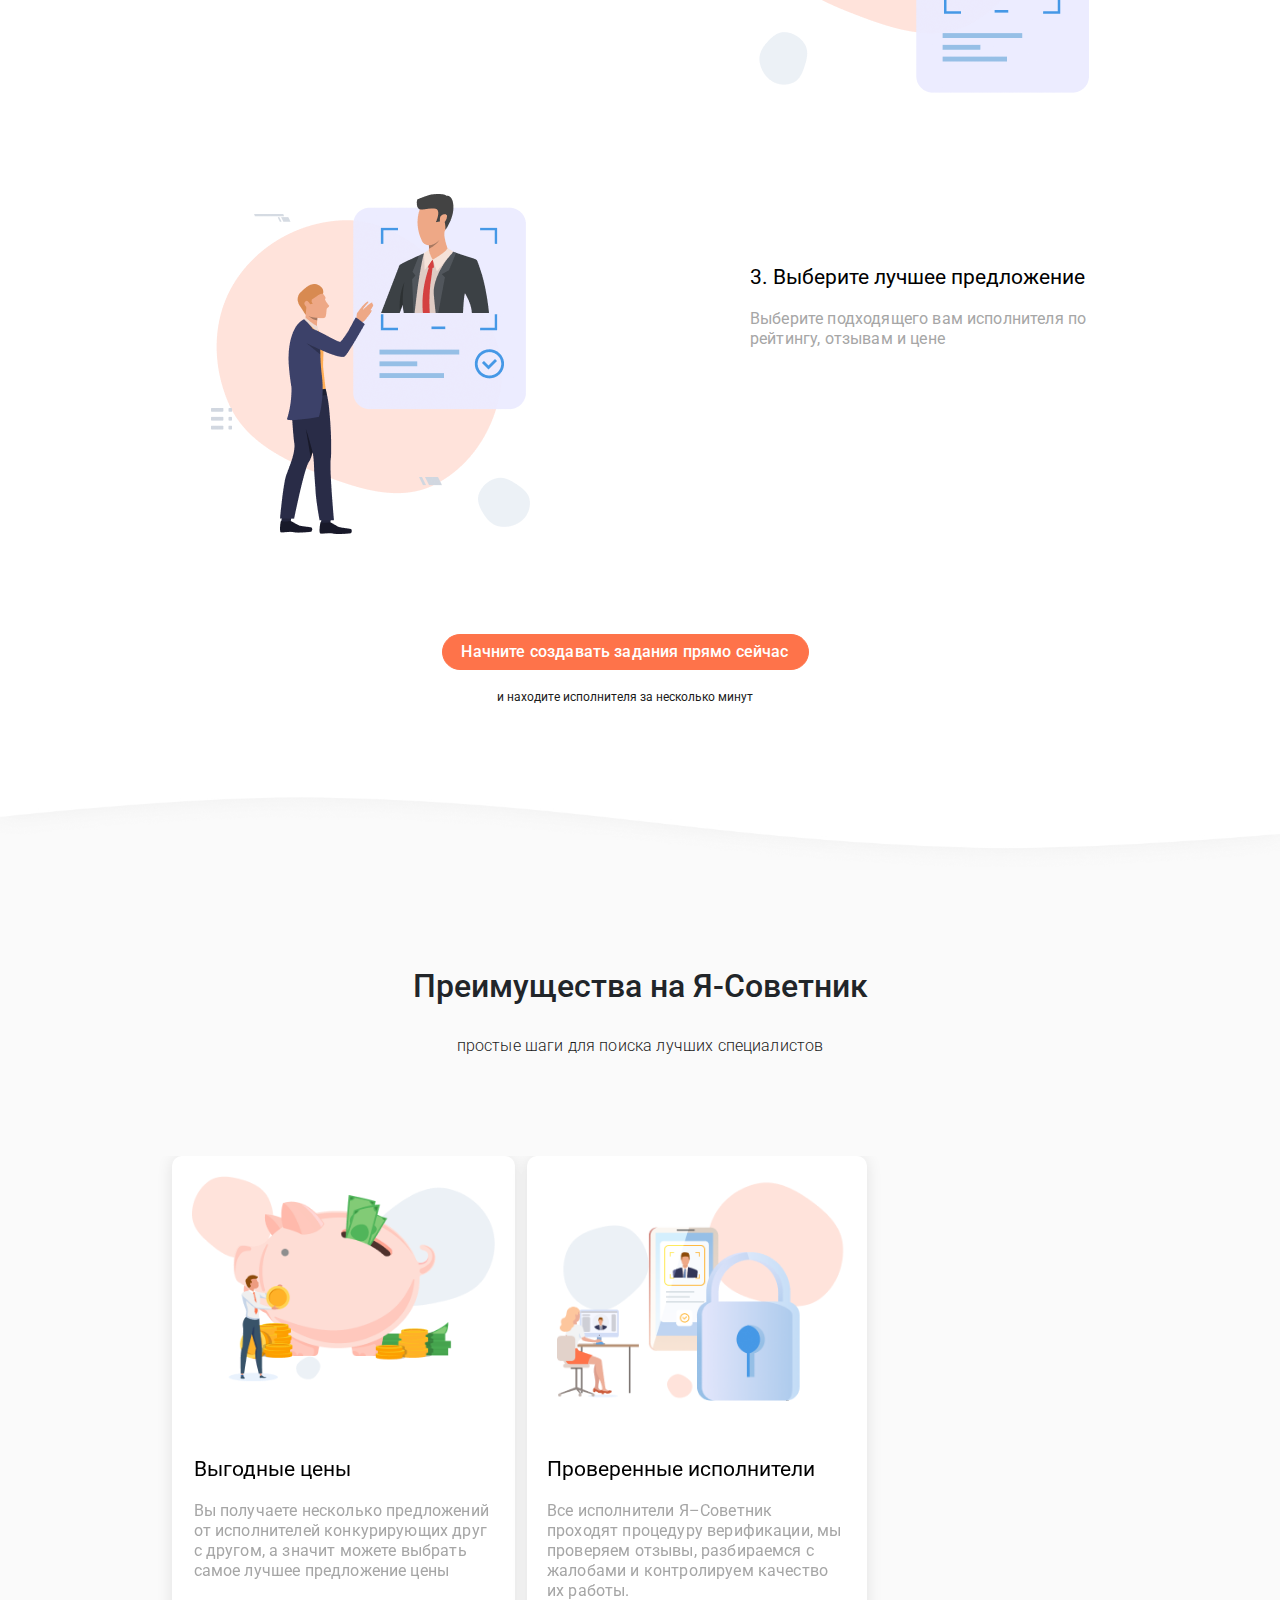
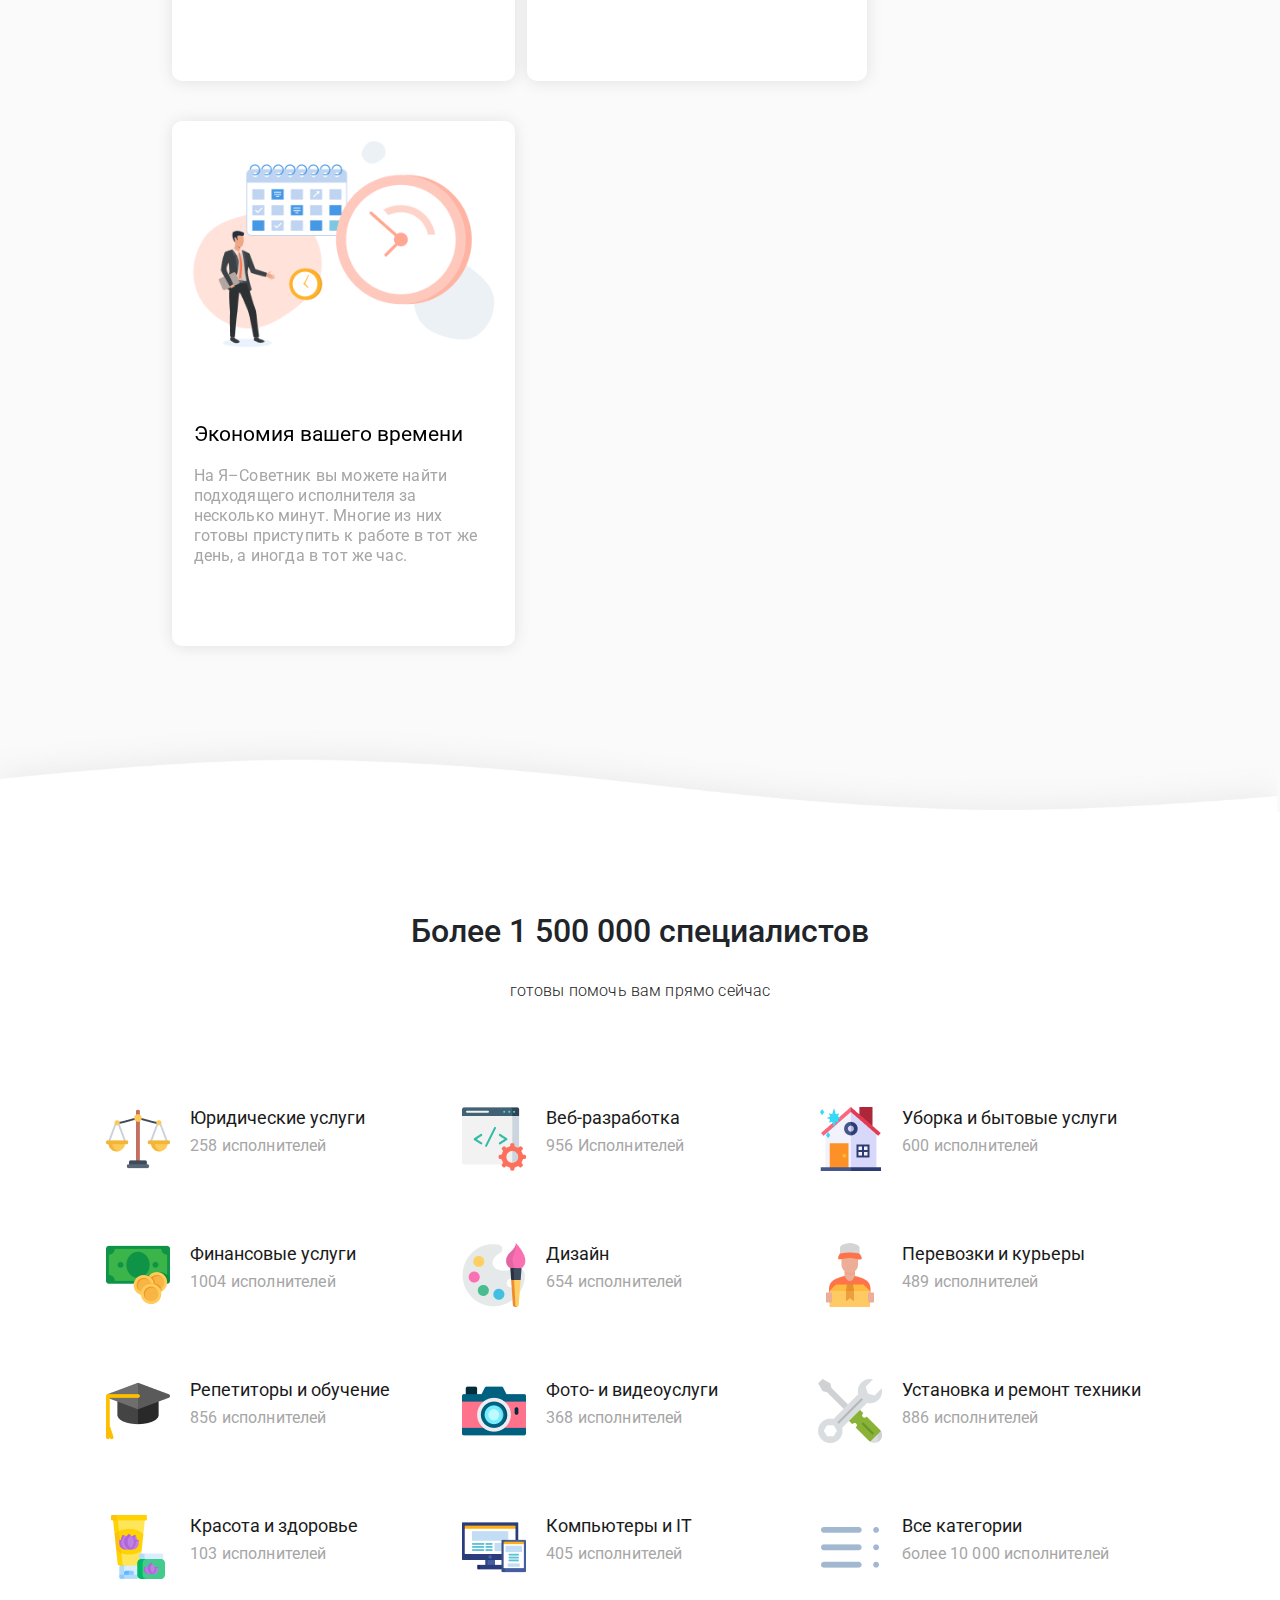
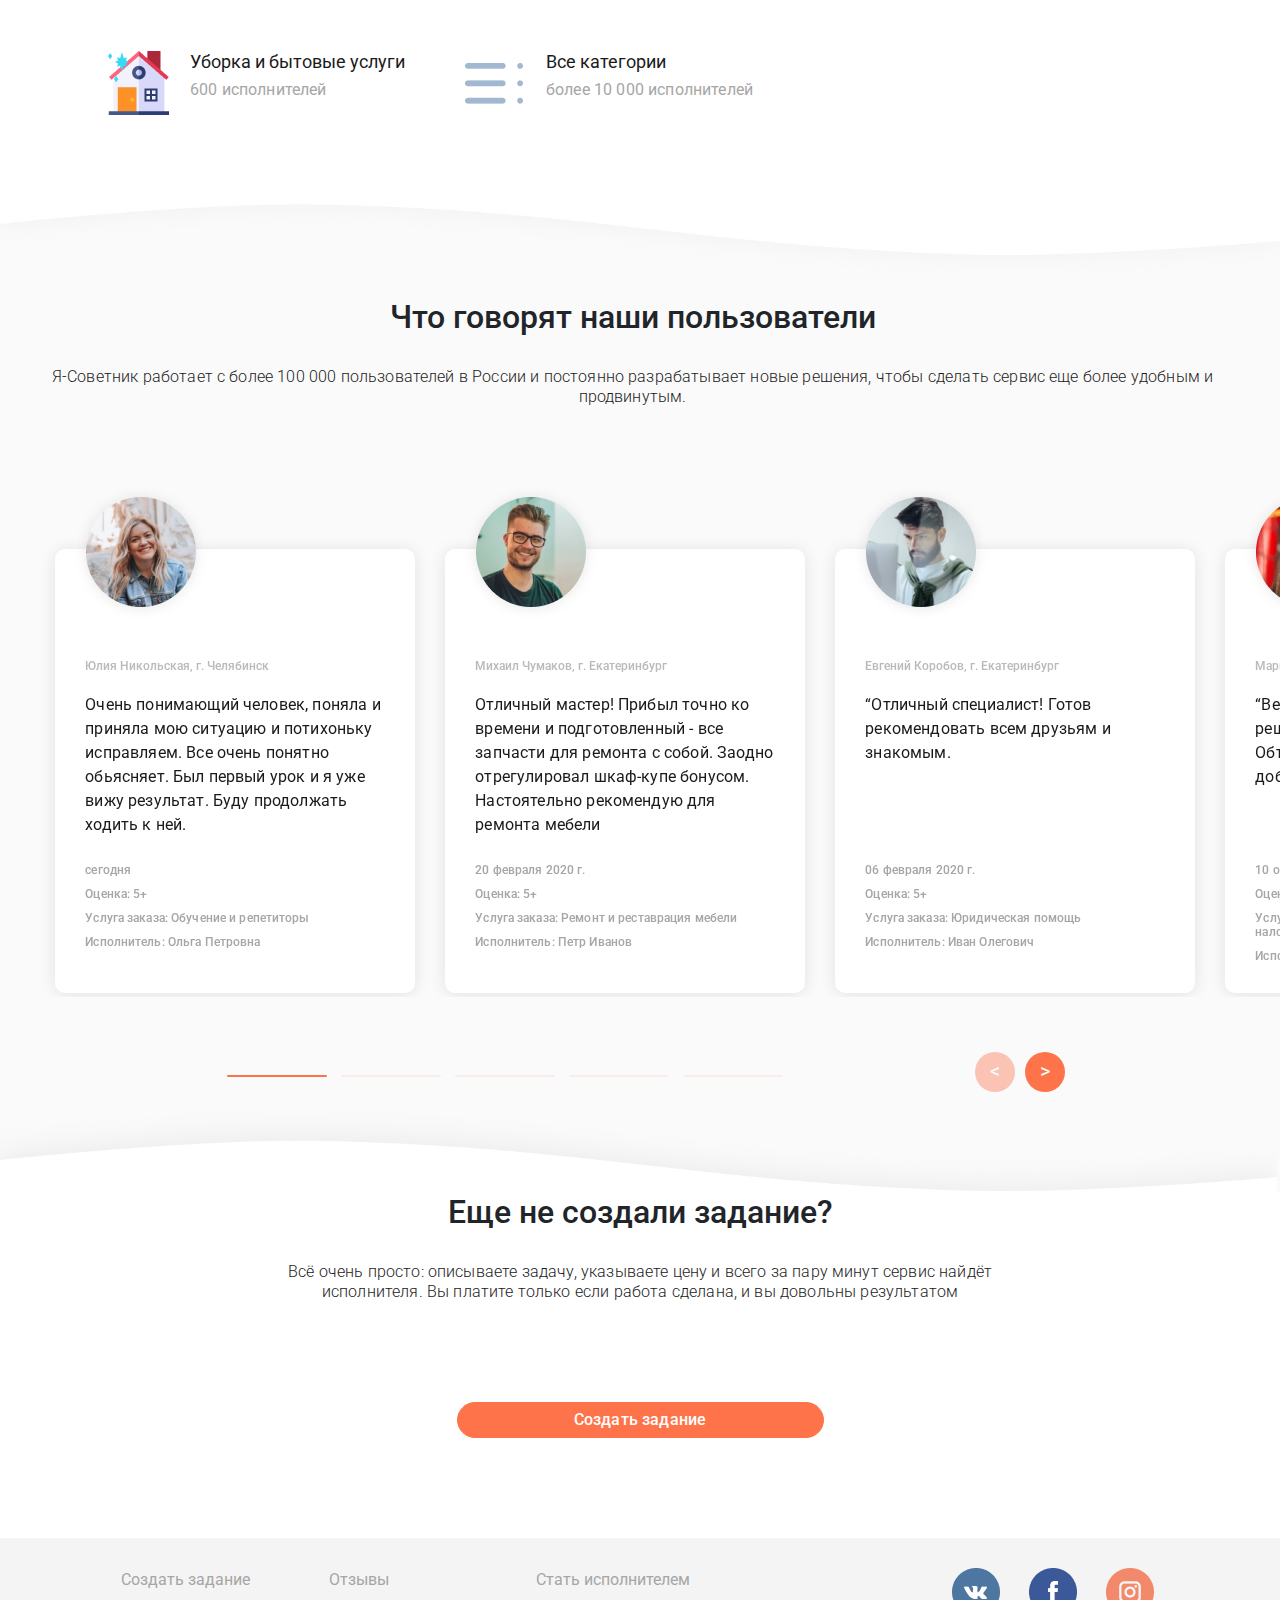
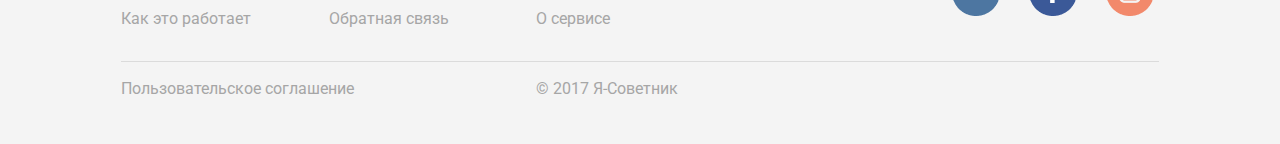
==== commit e5a3424b: "pravki diz 2" ====
--- a/index.html
+++ b/index.html
@@ -261,8 +261,11 @@
 
 		</div>
 	</div>
-	<div class="container-fluid line">
-		<img src="img/linebotom2.png" alt="Кривая линия"  style="width: 100%;" class=" lineimg hide-mobile">
+	<div class="container-fluid line two">
+		<div class="hide-mobile lineimg">
+			<img src="img/linebotom2.png" alt="Кривая линия"  style="width: 100%;" class=" lineimg hide-mobile">
+		</div>
+		
 		<img src="img/button_mobile_line.png"  class=" lineimg show-mobile" alt="Кривая линия" >
 
 	</div>
@@ -270,7 +273,7 @@
 	<div class="container blok-spec">
 		<div class="row">
 			<div class="col-md-12 col-sm-12 headers">
-				<div>
+				<div class="allcategory-spec">
 					<h2 class="title-work mx-auto center-text">Более 1 500 000 специалистов</h2>
 					<h4 class="title-worrk center-text">готовы помочь вам прямо сейчас </h4>
 				</div>
--- a/css/style.css
+++ b/css/style.css
@@ -394,6 +394,7 @@
 }
 .listspec{
 	margin: 0;
+	margin-top: 106px;
 }
 
 .listspec>.col-xl-4{
@@ -431,6 +432,17 @@
 
 .container-fluid.otziv{	
 	background-color: #FAFAFA;
+	margin-right: 0px;
+    padding-right: 0px;
+}
+.otziv>.row{
+	width: 100%;
+}
+
+#owl-carousel-2.owl-carousel.owl-loaded {
+    /* padding-left: 2%; */
+    margin-right: 0px;
+    margin-left: 0px;
 }
 .name{
 	font-weight: 500;
@@ -639,8 +651,12 @@
 }
 
 .first .lineimg{
-	margin-top: 77px;
-	padding-bottom: 77px;
+	margin-top: 76px;
+	padding-bottom: 38px;
+}
+.two .lineimg{
+	padding-top: 10px;
+	margin-bottom: 100px;
 }
 
 	@media (max-width: 1490px) {
@@ -1794,8 +1810,8 @@
 		    /*border: 1px solid black;*/
 		}
 		#owl-carousel-2.owl-carousel.owl-loaded {
-		    width: 98%;
-		    margin-left: 1%;
+		    width: 96%;
+		    margin-left: 4%;
 		}
 		.container-fluid.otziv > .row {
 	  		margin: 0 auto;
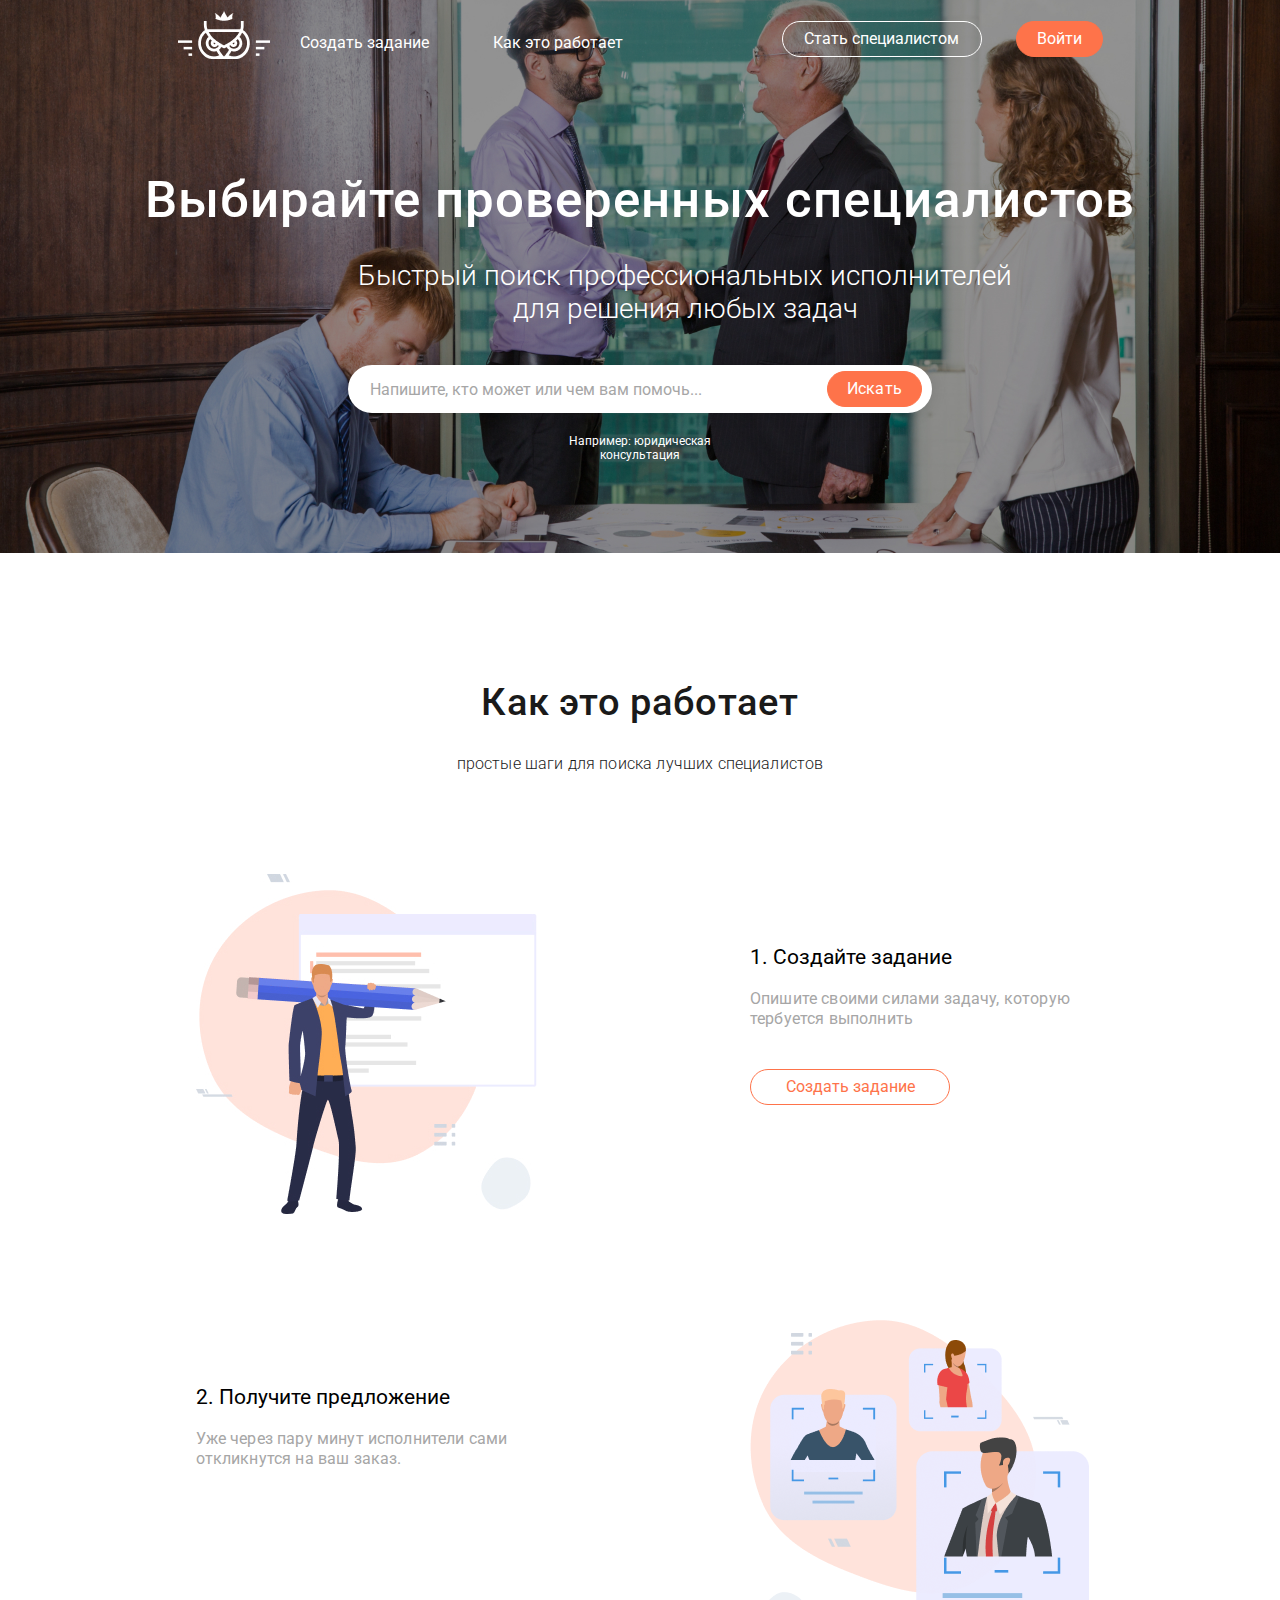
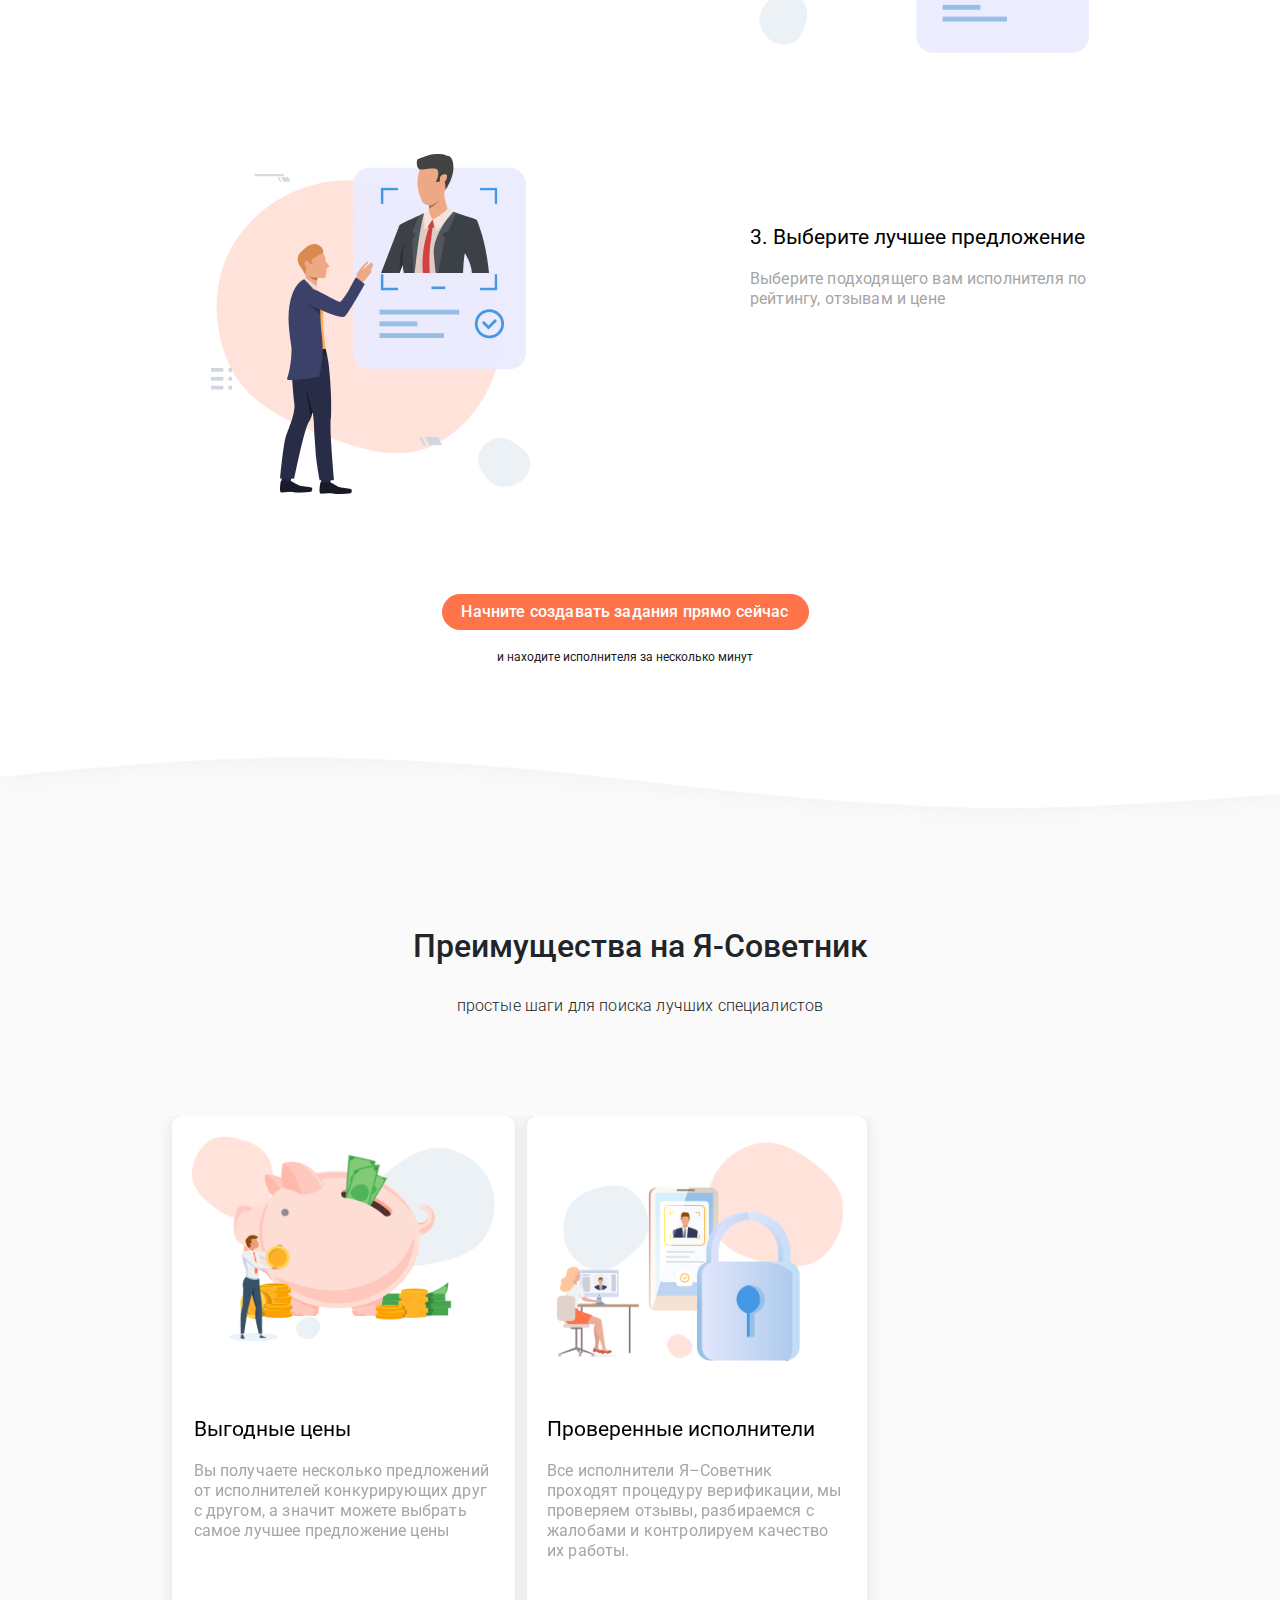
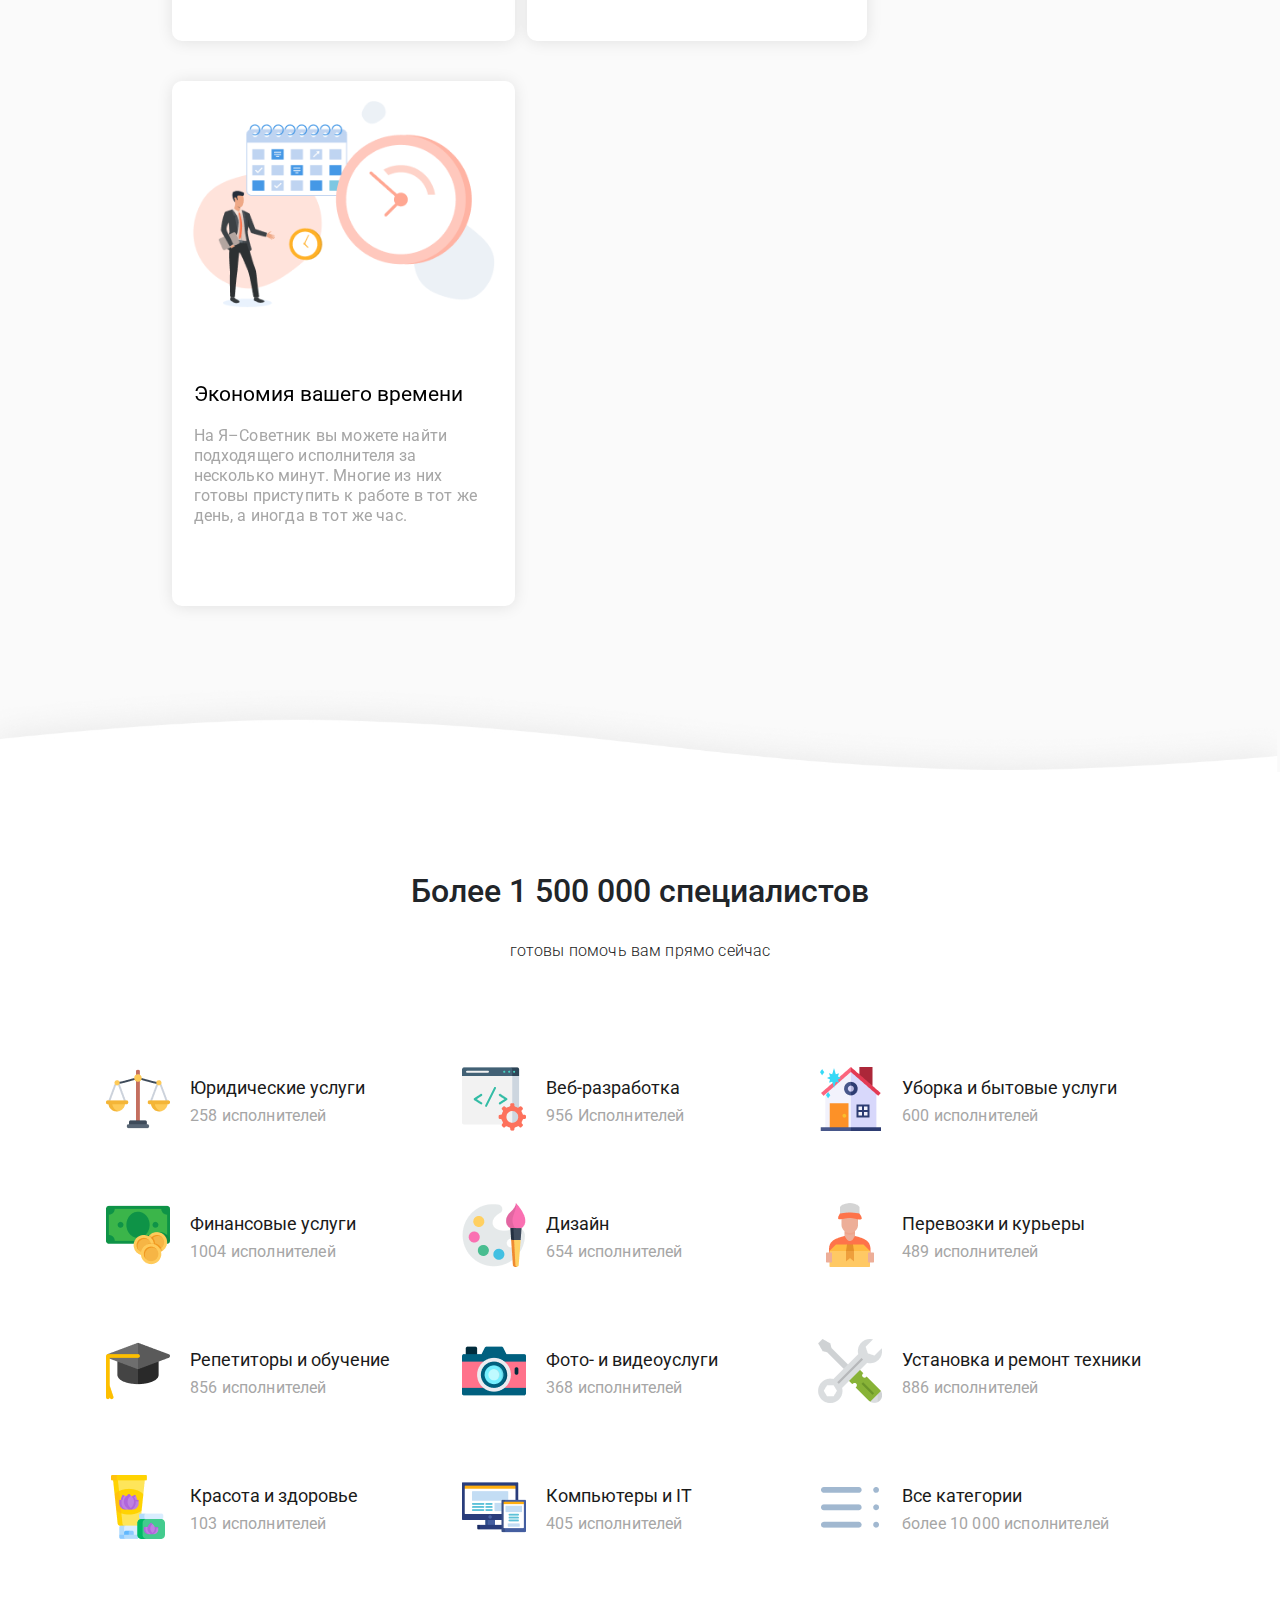
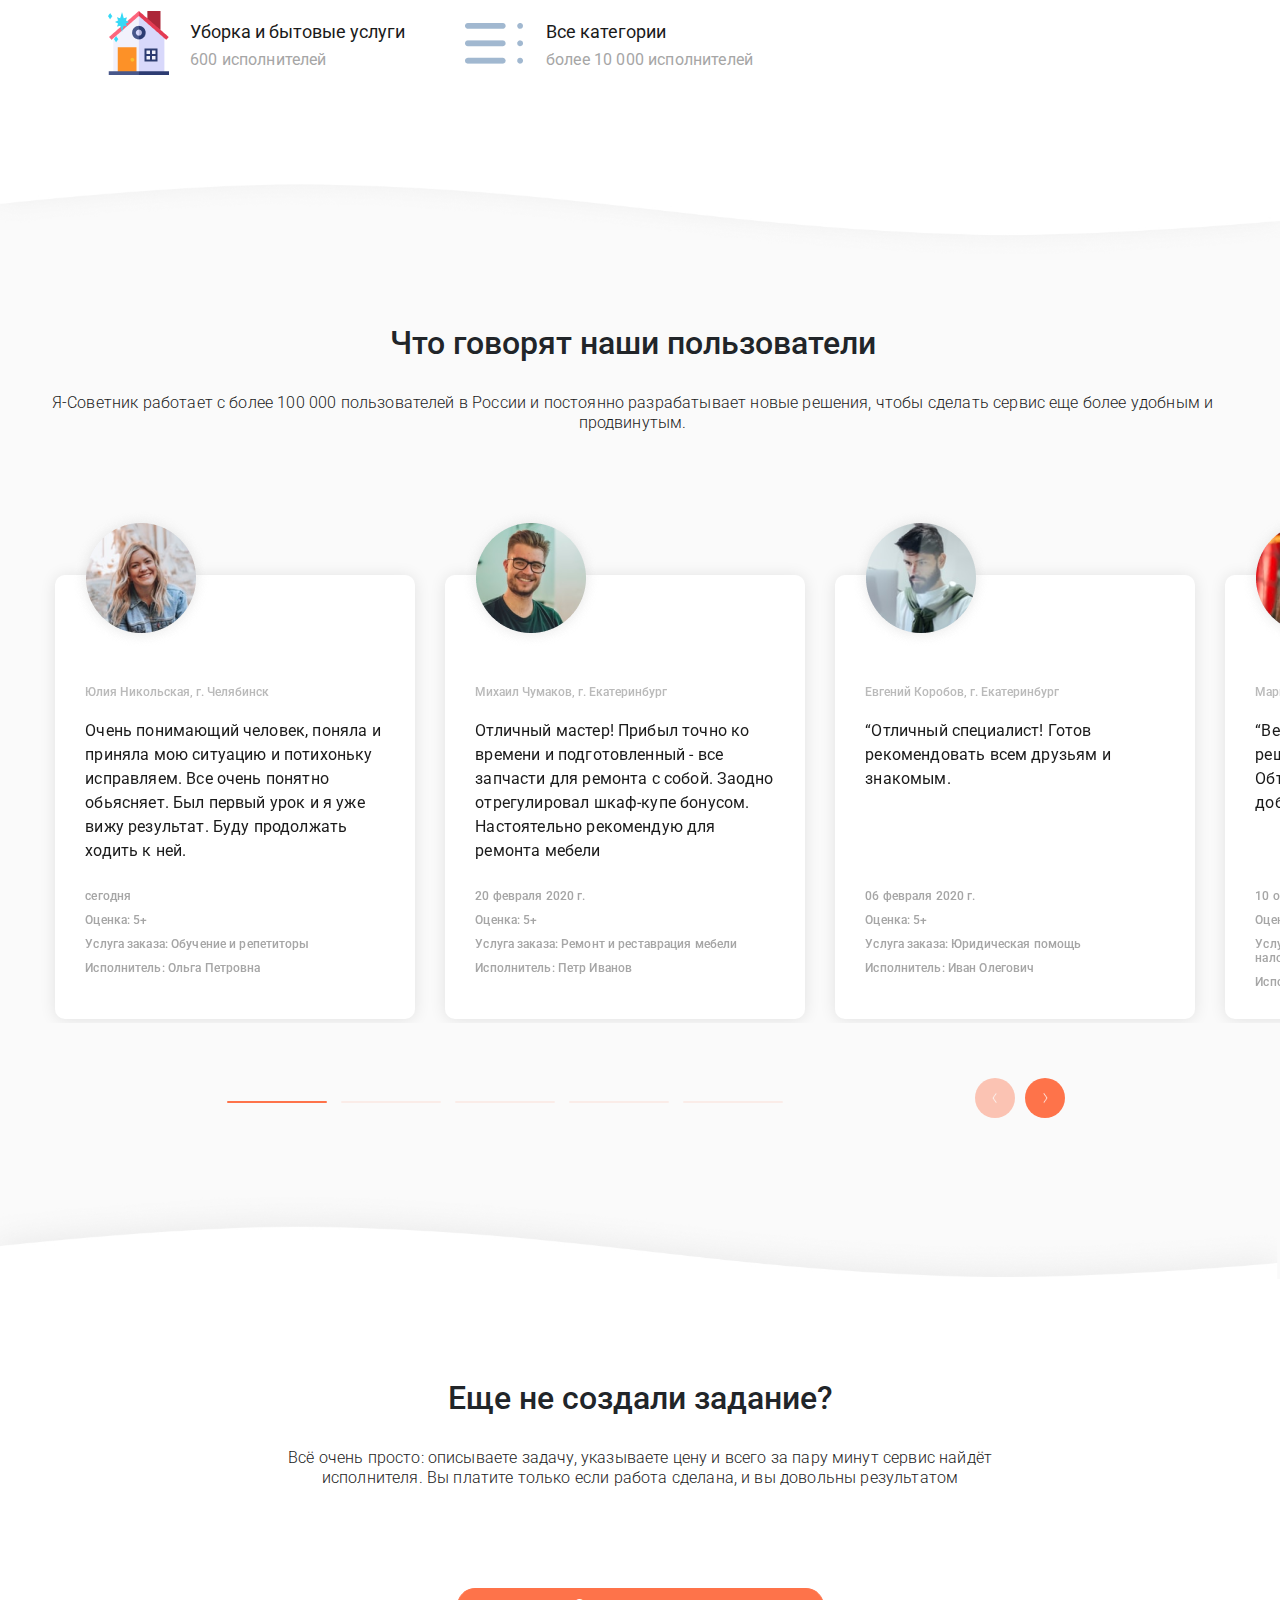
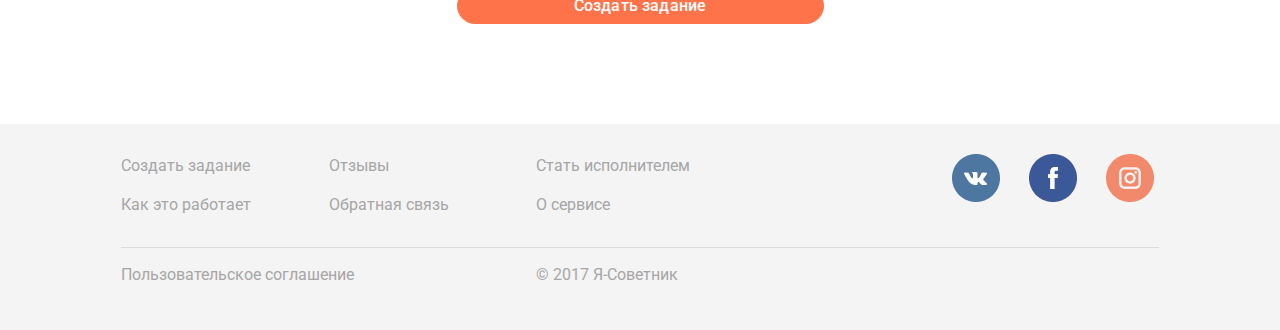
==== commit be5c0f44: "pravki dizainera 4" ====
--- a/index.html
+++ b/index.html
@@ -227,7 +227,7 @@
 		<div class="row primuch">
 			<div class="container bloks ">
 				<div id="owl-carousel-1" class="row owl-carousel">
-					<div class="col-md-4 col-sm-12 col-12  blockitem  item marg  first-element">
+					<div class="col-md-12 col-sm-12 col-12  blockitem  item marg  first-element">
 						<div class="imgblocknew">
 							<img class="imgitem" src="img/block1.png" alt="block1">
 						</div>
@@ -237,7 +237,7 @@
 						с другом, а значит можете выбрать самое лучшее предложение цены</p>
 
 					</div>
-					<div class="col-md-4 col-sm-12  col-12  blockitem item marg"  style="text-align: center;">
+					<div class="col-md-12 col-sm-12  col-12  blockitem item marg"  style="text-align: center;">
 						<div class="imgblocknew-two">
 							<img class="imgitem" src="img/block2.png" alt="block2">
 						</div>
@@ -246,7 +246,7 @@
 		с жалобами и контролируем качество их работы.</p>
 
 					</div>			
-					<div class="col-md-4 col-sm-12  col-12  blockitem  item end-element">
+					<div class="col-md-12 col-sm-12  col-12  blockitem  item end-element">
 						<div class="imgblocknew">
 							<img class="imgitem" src="img/block3.png" alt="block3">
 						</div>
@@ -364,8 +364,11 @@
 		</div>
 	</div>
 
-	<div class="container-fluid line">
-		<img src="img/linetop3.png" alt="кривая_линия" class="lineimg hide-mobile" style="width: 100%;">
+	<div class="container-fluid line tree">
+		<div class="hide-mobile lineimg1">
+			<img src="img/linetop3.png" alt="кривая_линия" class="lineimg " style="width: 100%;">
+		</div>
+		
 		<img src="img/top_mobile_line.png" class=" lineimg show-mobile" alt="кривая_линия">
 	</div>
 
@@ -501,8 +504,11 @@
 		</div>
 		
 	</div>
-	<div class="container-fluid line">
-		<img src="img/linebotom2.png" alt="Кривая линия"  class=" lineimg hide-mobile" style="width:100%;">
+	<div class="container-fluid line forth">
+		<div class="hide-mobile lineimg2">
+			<img src="img/linebotom2.png" alt="Кривая линия"  class=" lineimg " style="width:100%;">
+		</div>
+		
 		<img src="img/button_mobile_line.png"  class=" lineimg show-mobile" alt="Кривая линия" >
 
 	</div>
@@ -696,6 +702,7 @@
           	nav: false,
           },
           1920: {
+          	margin: 10,
             items: 3,
             dots: false,
             nav: false,
--- a/css/style.css
+++ b/css/style.css
@@ -411,6 +411,8 @@
 	width: 80%;
 	max-width: 316px;
 	text-align: left;
+	height: 64px;
+	padding-top: 10px;
 }
 .left-li-text>h3{
 	font-weight: normal;
@@ -587,12 +589,17 @@
 	border-radius: 30px !important;
 	width: 40px !important;
 	height: 40px !important;
-	content: ">" !important;
 	background: #FE734A !important;
 	text-align: center;
 
 }
 
+#owl-carousel-2.owl-theme .owl-nav  [class*="owl-next"] {
+	content: url("../img/next.png") !important;
+}
+#owl-carousel-2.owl-theme .owl-nav [class*="owl-prev"] {
+	content: url("../img/prev.png") !important;
+}
 #owl-carousel-2.owl-theme .owl-nav [class*="owl-"]:hover {
 	opacity: 0.5;
 }
@@ -649,18 +656,48 @@
 .menu-block{
 	display: none;
 }
-
 .first .lineimg{
-	margin-top: 76px;
-	padding-bottom: 38px;
+	margin-top: 55px;
+	padding-bottom: 25px;
 }
 .two .lineimg{
 	padding-top: 10px;
+	margin-bottom: 80px;
+}
+.tree .lineimg1{
+	margin-top: 10px;
+	padding-bottom: 26px;
+}
+
+.forth .lineimg2
+{
+		padding-top: 160px;
 	margin-bottom: 100px;
 }
 
 	@media (max-width: 1490px) {
 
+		.how-work{
+			margin-top: 60px;
+		}
+		.first .lineimg{
+			margin-top: 76px;
+			padding-bottom: 38px;
+		}
+		.two .lineimg{
+			padding-top: 10px;
+			margin-bottom: 100px;
+		}
+		.tree .lineimg1{
+			margin-top: 20px;
+			padding-bottom: 46px;
+		}
+
+		.forth .lineimg2
+		{
+				padding-top: 160px;
+			margin-bottom: 100px;
+		}
 		.imgblocknew {
 
 	    max-width: 303px;
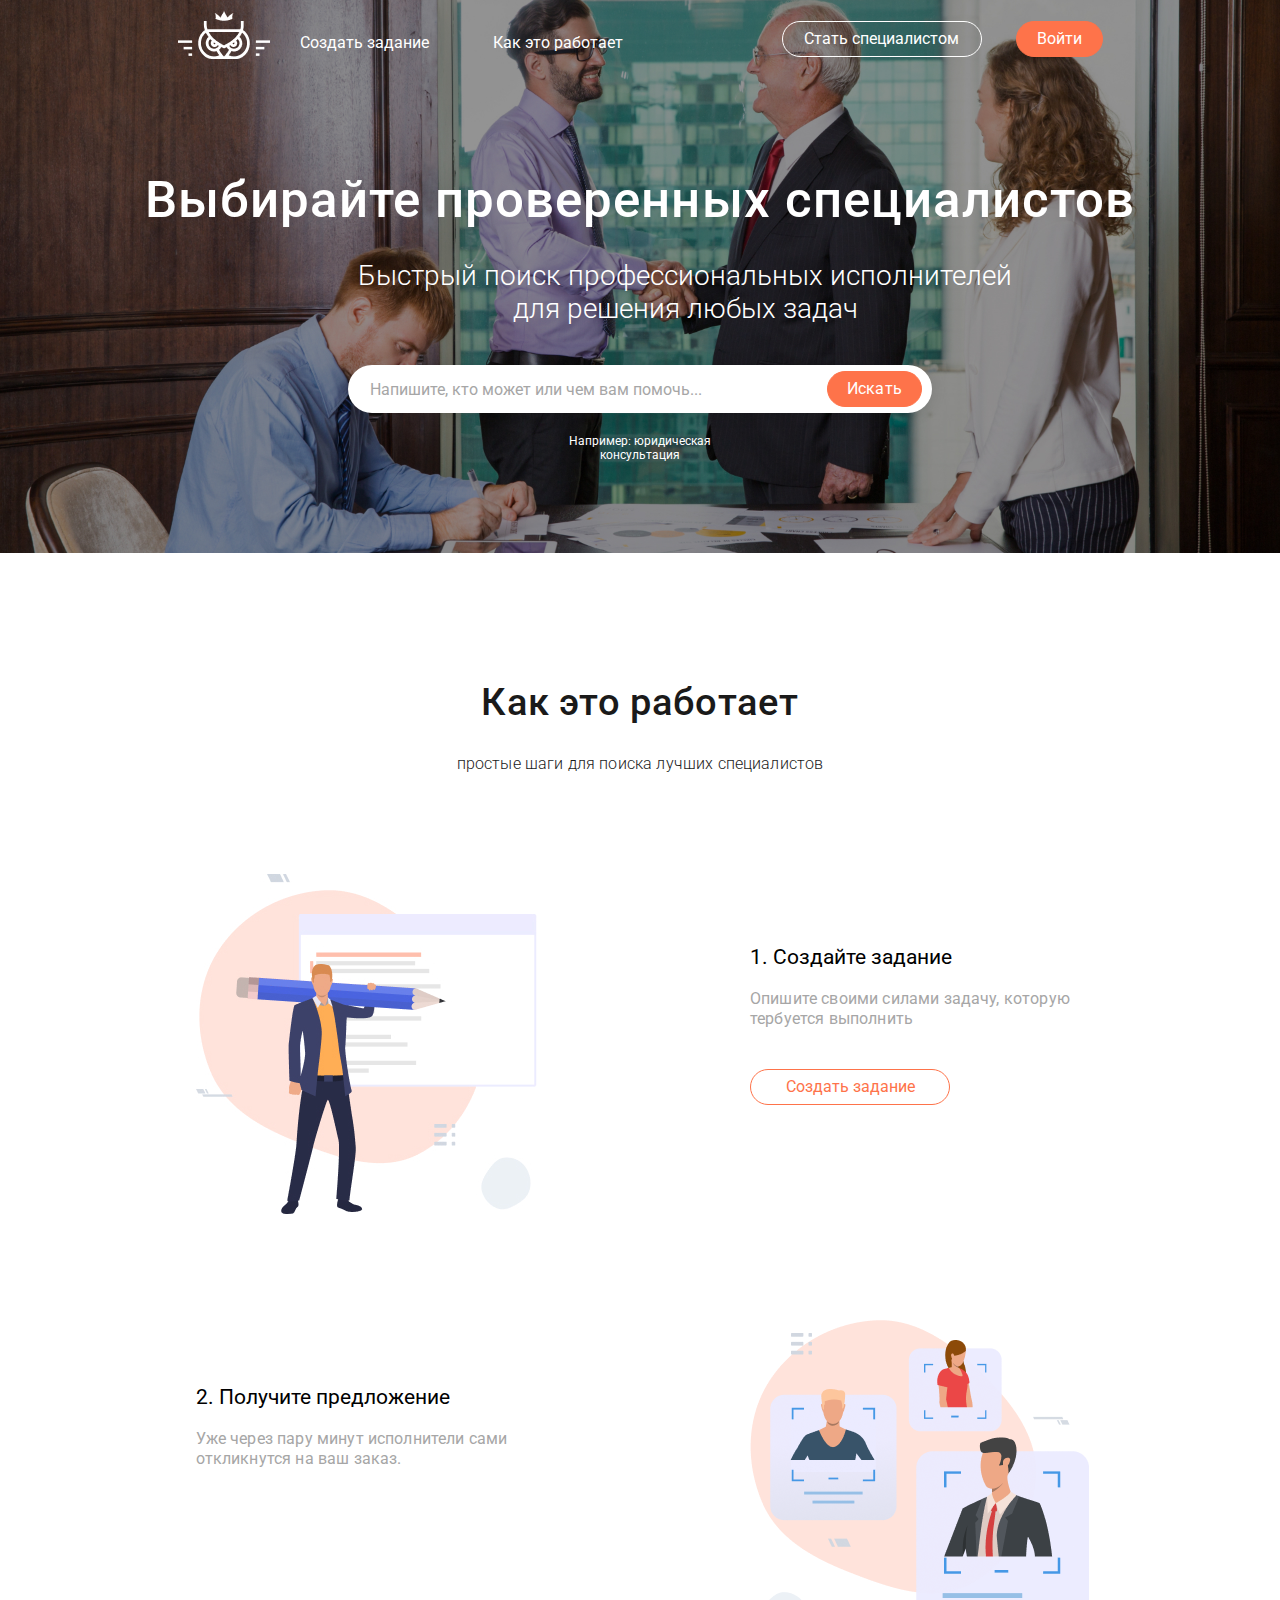
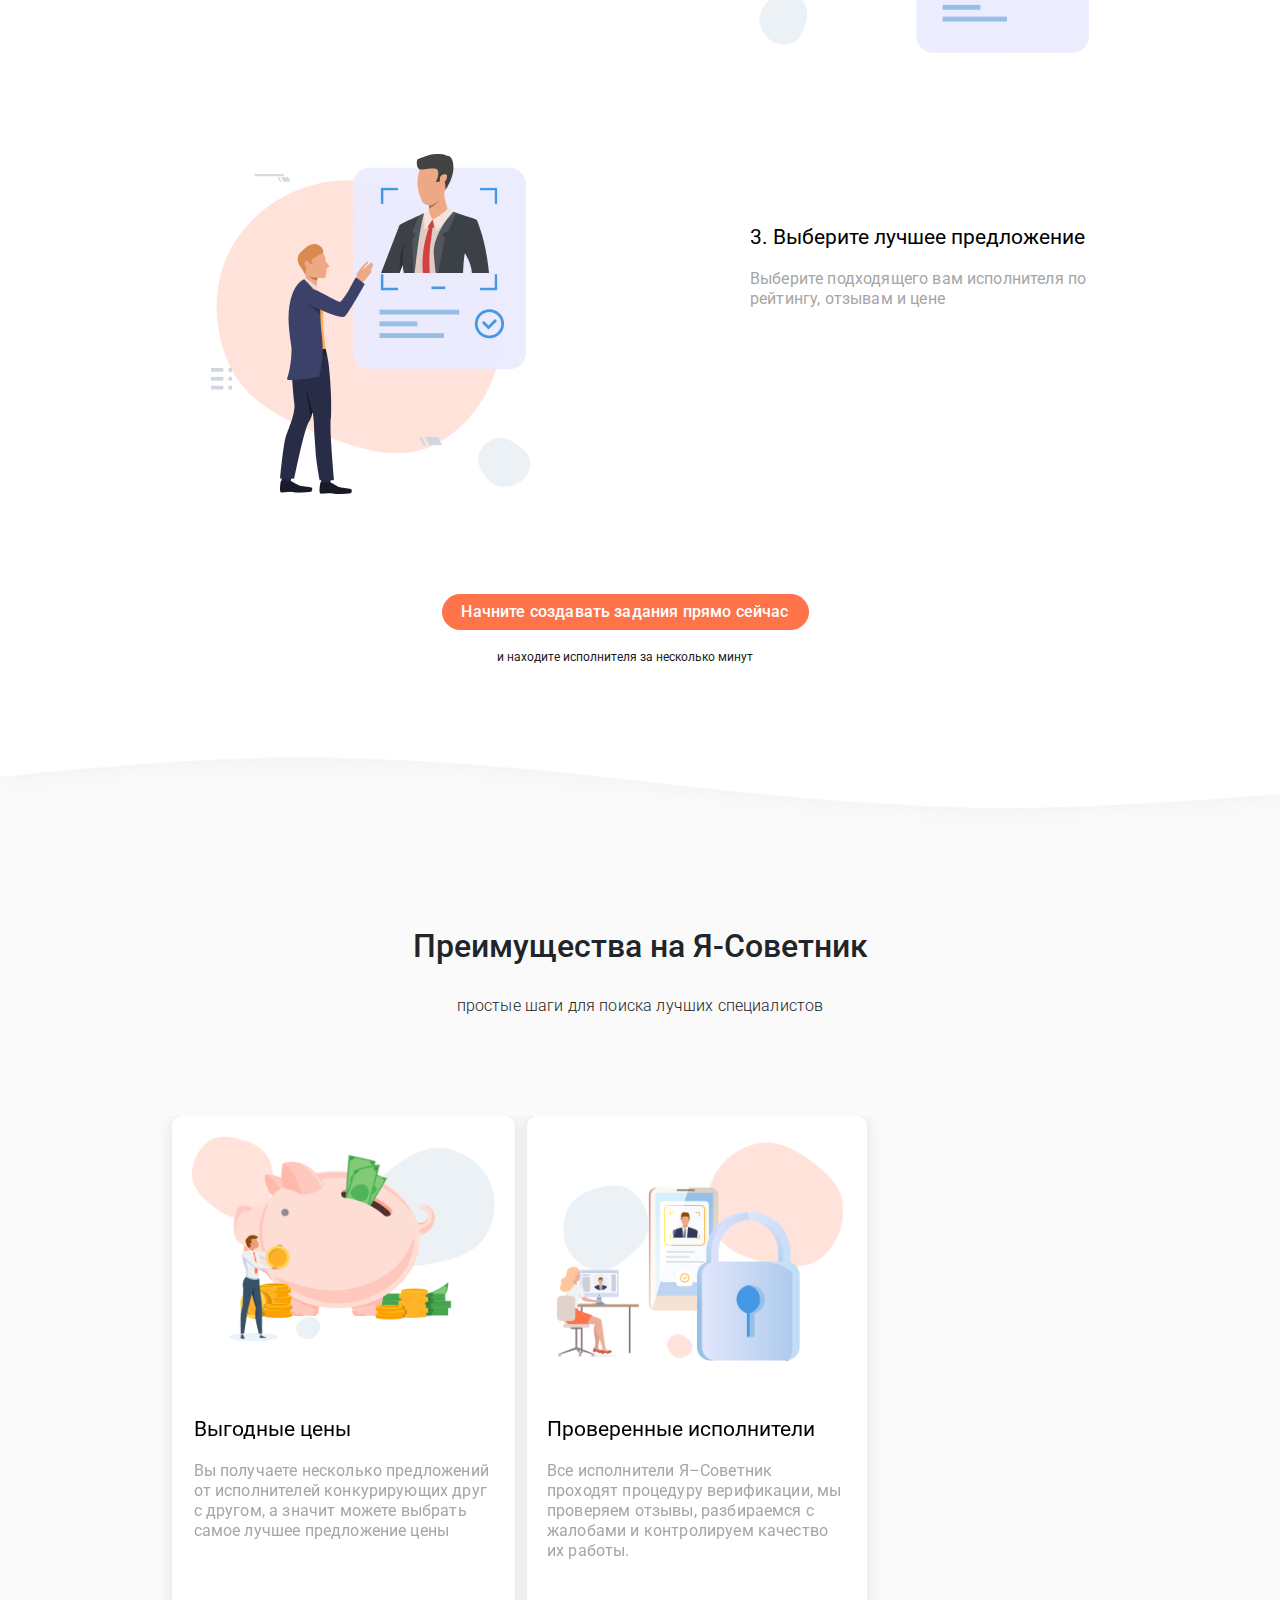
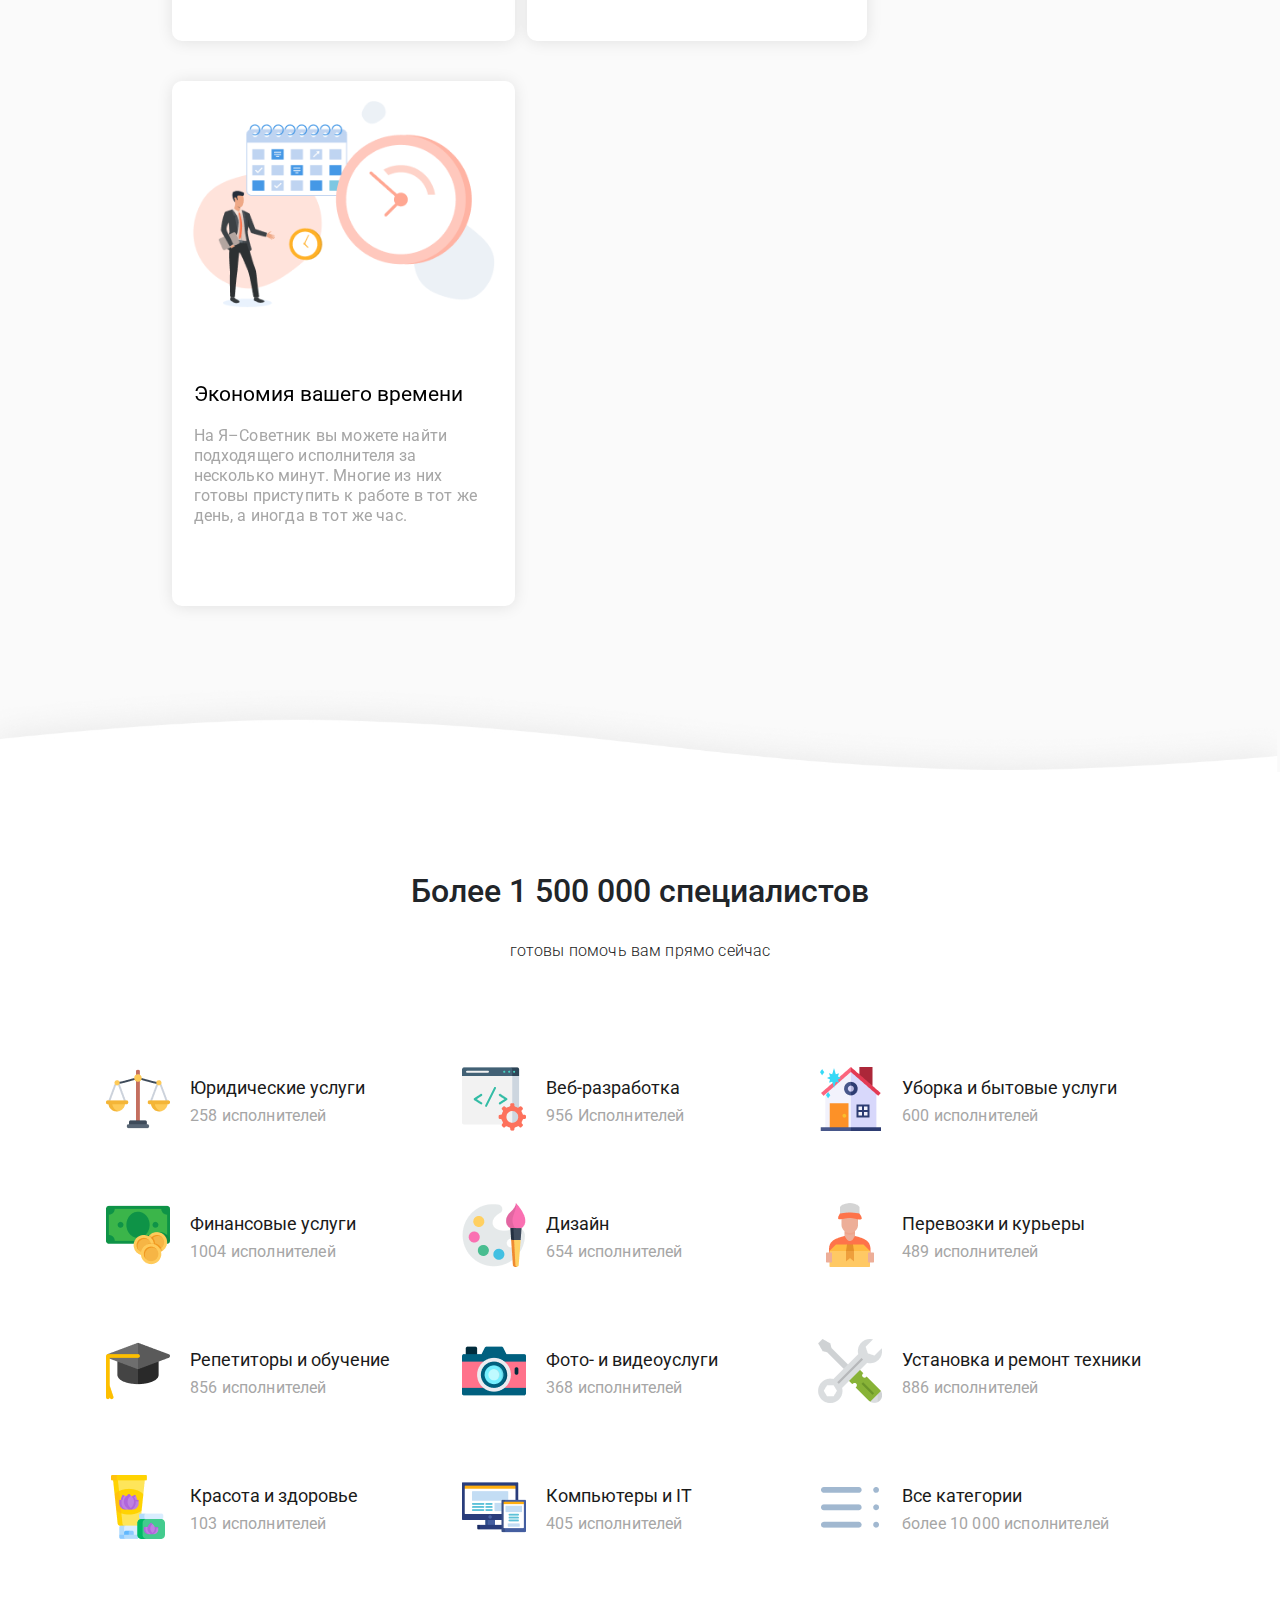
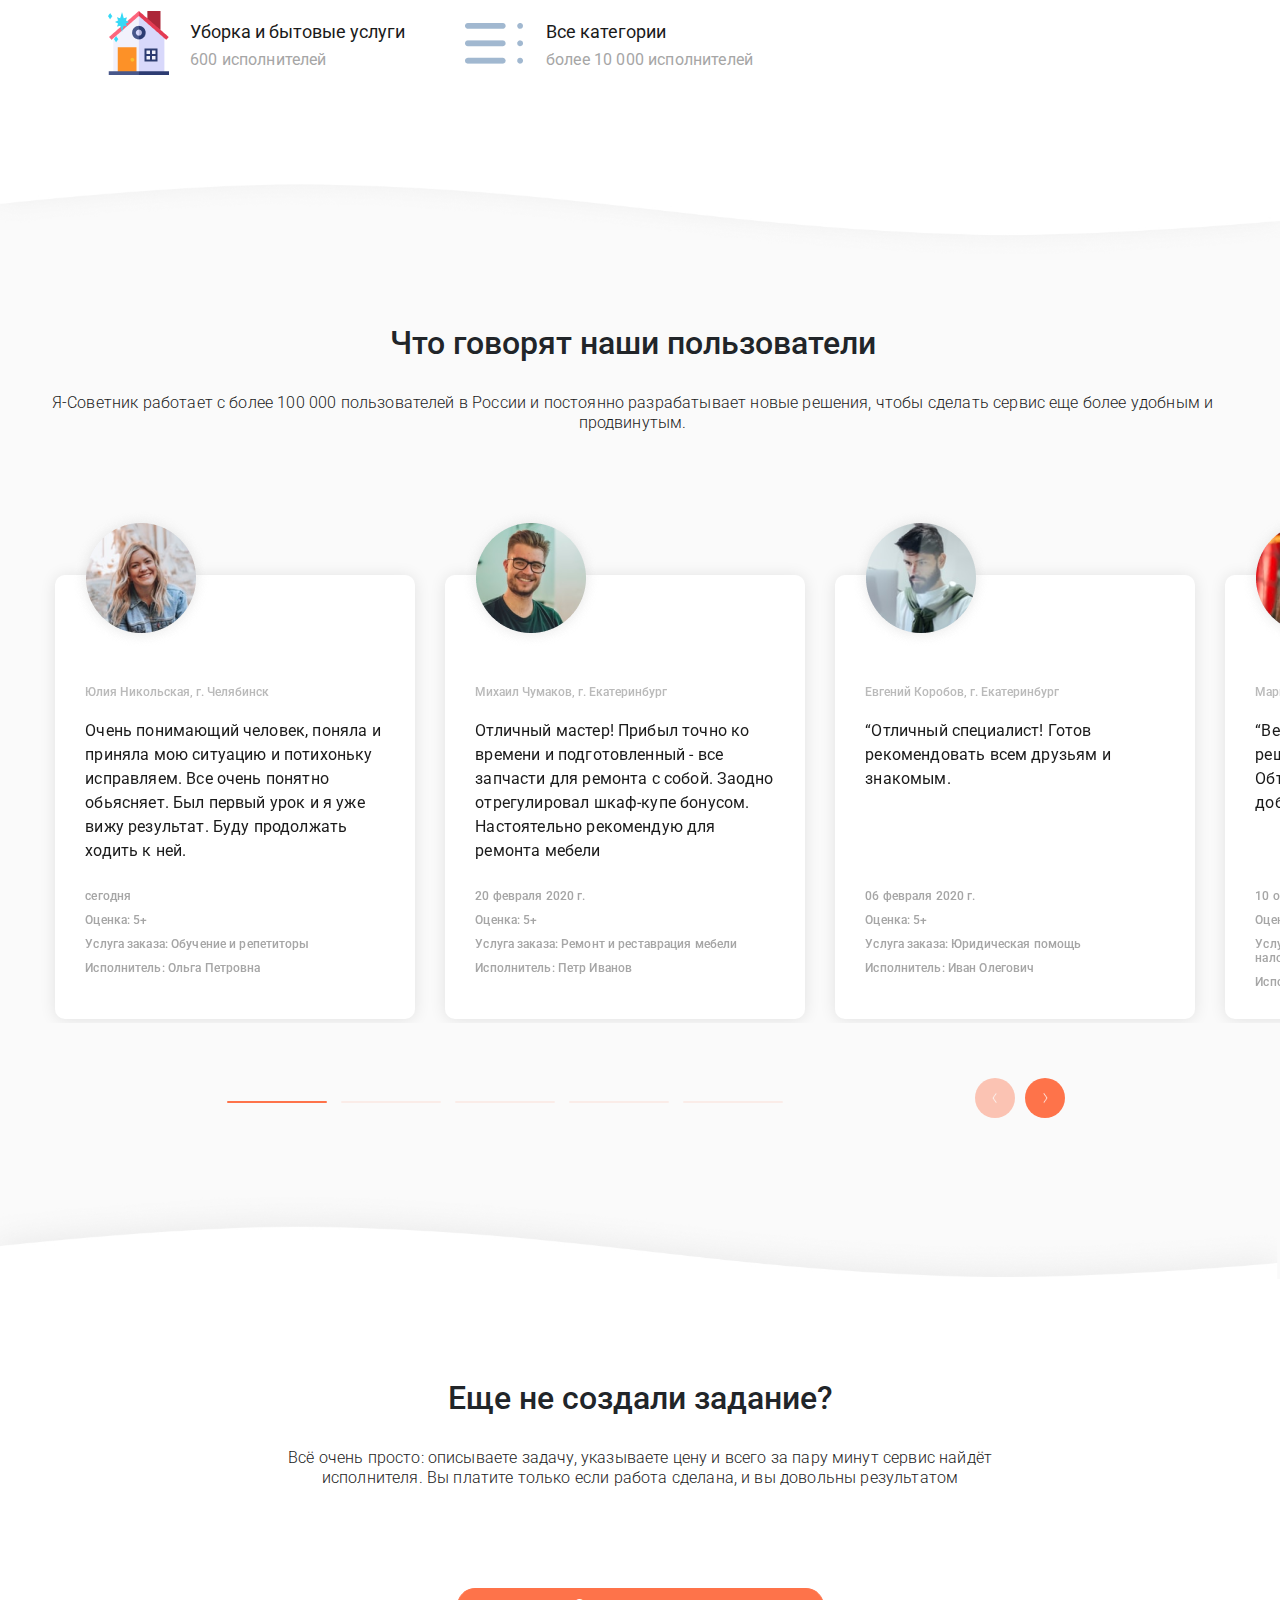
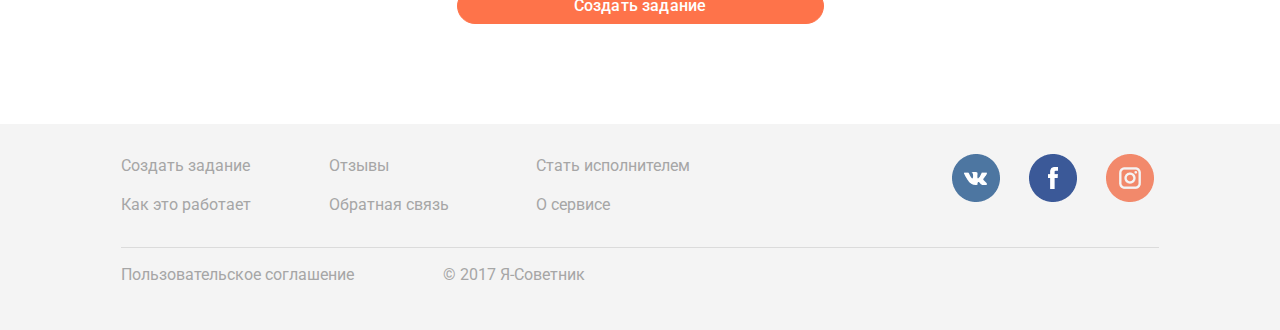
==== commit 992d5a3f: "pravki diz 5" ====
--- a/index.html
+++ b/index.html
@@ -566,7 +566,7 @@
 				<div class="row end">
 					<div class=" col-xl-7 col-md-10 col-sm-12 col-12">
 						<div class="row" style="background-color: #F4F4F4;">
-							<div class="col-xl-8 col-md-8 col-sm-8 col-12"><a href="#" class="footer-href">Пользовательское соглашение</a></div>
+							<div class="col-xl-6 col-md-6 col-sm-8 col-12"><a href="#" class="footer-href">Пользовательское соглашение</a></div>
 							<div class="col-xl-4 col-md-4  col-sm-4 col-12 sovet"><a href="#" class="footer-href">© 2017 Я-Советник</a></div>
 
 						</div>
--- a/css/style.css
+++ b/css/style.css
@@ -629,6 +629,10 @@
 	margin-right: 40px;
 	padding: 0px;
 }
+
+.sovet{
+	margin-left: 10px;
+}
 .hrefblock>.sovet{
 	margin-top: 0px;
 }
@@ -930,11 +934,15 @@
 		    border-radius: 30px !important;
 		    width: 40px !important;
 		    height: 40px !important;
-		    content: ">" !important;
 		    background: #FE734A !important;
 
 		}
-
+		.owl-theme .owl-nav  [class*="owl-next"] {
+			content: url("../img/next.png") !important;
+		}
+		.owl-theme .owl-nav [class*="owl-prev"] {
+			content: url("../img/prev.png") !important;
+		}
 		.owl-theme .owl-nav [class*="owl-"]:hover {
 		opacity: 0.5;
 		}
